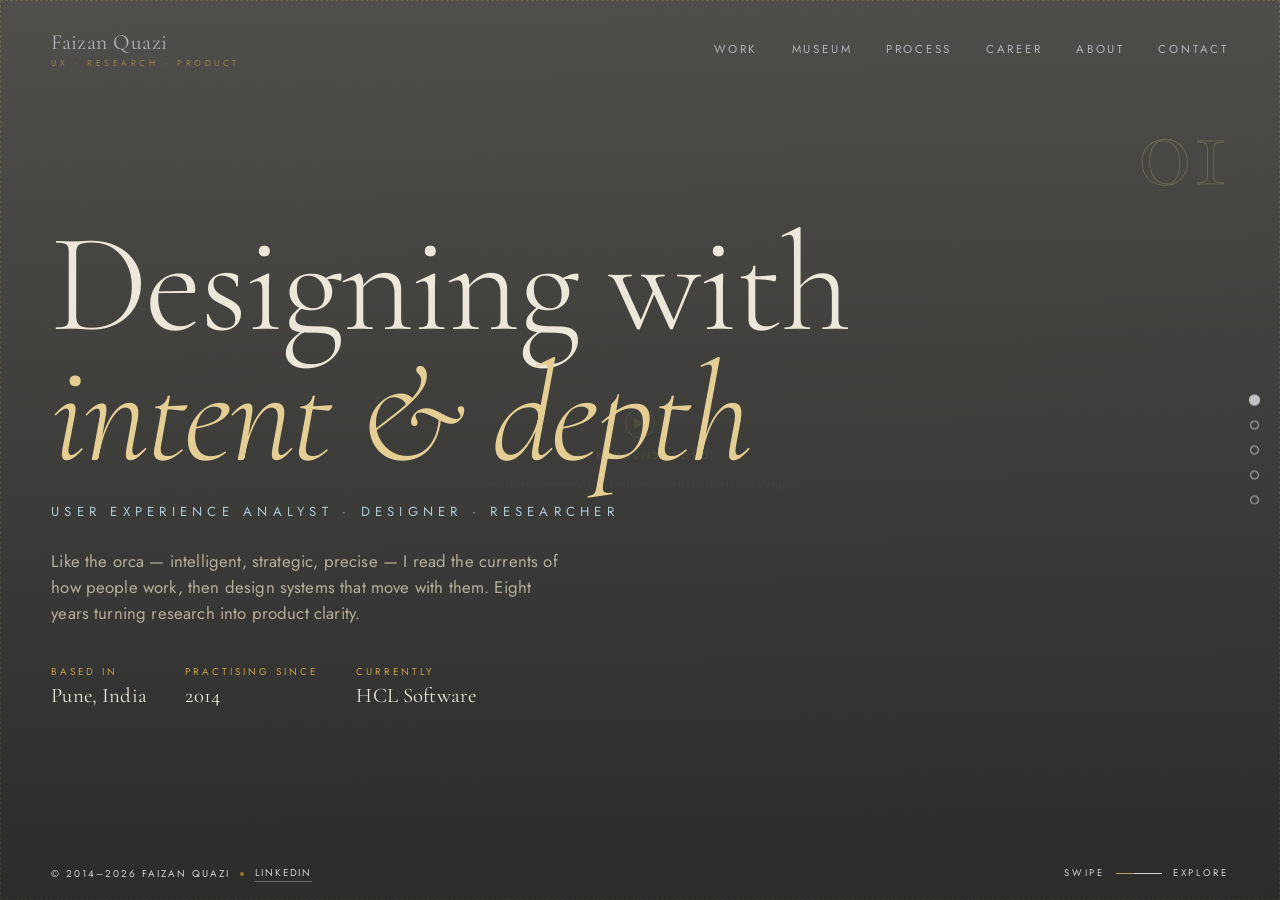
==== index.html @ ba0fb668 "Update index.html" ====
<!DOCTYPE html>
<html lang="en">
<head>
<meta charset="UTF-8">
<meta name="viewport" content="width=device-width, initial-scale=1, viewport-fit=cover">
<title>Faizan Quazi — User Experience Analyst</title>
<meta name="description" content="Faizan Quazi · UX Analyst, Designer & Researcher. A museum of product thinking, research and craft.">
<link rel="preconnect" href="https://fonts.googleapis.com">
<link rel="preconnect" href="https://fonts.gstatic.com" crossorigin>
<link href="https://fonts.googleapis.com/css2?family=Cormorant+Garamond:ital,wght@0,300;0,400;0,500;0,600;1,400;1,500&family=Jost:wght@300;400;500&display=swap" rel="stylesheet">
<link rel="stylesheet" href="styles.css">
</head>
<body>

<!-- progress -->
<div class="pager-progress"></div>

<!-- NAV -->
<header class="nav">
  <a class="nav__brand" href="index.html">Faizan&nbsp;Quazi<small>UX · Research · Product</small></a>
  <button class="nav__burger" aria-label="Menu"><span></span><span></span><span></span></button>
  <nav class="nav__links">
    <a href="#" data-go="1">Work</a>
    <a href="work.html">Museum</a>
    <a href="process.html">Process</a>
    <a href="careers.html">Career</a>
    <a href="about.html">About</a>
    <a href="contact.html">Contact</a>
  </nav>
</header>

<!-- CHAPTER DOTS -->
<div class="pager-dots" aria-label="Chapters">
  <button class="active" aria-label="Chapter 1"></button>
  <button aria-label="Chapter 2"></button>
  <button aria-label="Chapter 3"></button>
  <button aria-label="Chapter 4"></button>
  <button aria-label="Chapter 5"></button>
</div>

<!-- HORIZONTAL PAGER -->
<main class="pager">
  <div class="pager__track">

    <!-- ===== CHAPTER 01 — INTRO ===== -->
    <section class="chapter hero chapter--dark">
      <div class="media media--dark">
        <video autoplay muted loop playsinline poster="assets/hero-orca-poster.jpg">
          <source src="assets/orca-hero.mp4" type="video/mp4">
        </video>
        <div class="media__ph">
          <span class="ico">▶</span><span class="tag">Background Video</span>
          <span class="file">assets/orca-hero.mp4 &nbsp;·&nbsp; fallback: assets/hero-orca-poster.jpg</span>
        </div>
      </div>
      <span class="chapter__no">01</span>
      <div class="chapter__inner">
        <h1 class="reveal in" data-d="2">Designing with<br><em>intent &amp; depth</em></h1>
        <p class="role reveal in" data-d="3">User Experience Analyst · Designer · Researcher</p>
        <p class="lede reveal in" data-d="4">Like the orca — intelligent, strategic, precise — I read the currents of how people work,
          then design systems that move with them. Eight years turning research into product clarity.</p>
        <div class="hero__meta reveal in" data-d="5">
          <div><span class="k">Based in</span><span class="v">Pune, India</span></div>
          <div><span class="k">Practising since</span><span class="v">2014</span></div>
          <div><span class="k">Currently</span><span class="v">HCL Software</span></div>
        </div>
      </div>
      <div class="swipe-hint"><span>Swipe</span><span class="ln"></span><span>Explore</span></div>
    </section>

    <!-- ===== CHAPTER 02 — PROJECTS ===== -->
    <section class="chapter chapter--light">
      <span class="chapter__no">02</span>
      <div class="chapter__inner">
        <p class="eyebrow reveal" data-d="1">Selected Work</p>
        <h2 class="reveal" data-d="2">A museum of<br>product thinking</h2>
        <p class="lede reveal" data-d="3"><br>Enterprise platforms re-imagined around the people who use them daily —
          from B2B commerce to AI/ML operations and identity systems.</p>

        <div class="proj-grid">
          <a class="proj-card reveal" data-d="2" href="process.html">
            <div class="media">
              <img src="assets/work-identity.jpg" alt="Identity Services">
              <div class="media__ph"><span class="ico">▣</span><span class="tag">Image</span><span class="file">assets/work-identity.jpg</span></div>
            </div>
            <p class="meta">HCL Commerce</p><h3>Identity Services</h3>
          </a>
          <a class="proj-card reveal" data-d="3" href="work.html">
            <div class="media">
              <img src="assets/work-aiml.jpg" alt="AI/ML in CMC">
              <div class="media__ph"><span class="ico">▣</span><span class="tag">Image</span><span class="file">assets/work-aiml.jpg</span></div>
            </div>
            <p class="meta">HCL Commerce</p><h3>AI / ML in CMC</h3>
          </a>
          <a class="proj-card reveal" data-d="4" href="work.html">
            <div class="media">
              <img src="assets/work-shell.jpg" alt="UI Shell Navigation">
              <div class="media__ph"><span class="ico">▣</span><span class="tag">Image</span><span class="file">assets/work-shell.jpg</span></div>
            </div>
            <p class="meta">HCL Commerce</p><h3>UI Shell Navigation</h3>
          </a>
        </div>

        <div class="reveal" data-d="5" style="margin-top:2.4rem">
          <a class="btn btn--gold" href="work.html">Enter the Work Museum <span class="arr">→</span></a>
        </div>
      </div>
    </section>

    <!-- ===== CHAPTER 03 — CAREER (Premium Timeline) ===== -->
    <section class="chapter chapter--dark">
      <span class="chapter__no">03</span>
      <div class="chapter__inner">
        <p class="eyebrow reveal in" data-d="1">The Journey</p>
        <h2 class="reveal in" data-d="2" style="color:var(--on-dark)">Eight years.<br>One destination.</h2>
        <p class="lede reveal in" data-d="3">A deliberate path deeper into enterprise UX — research-first, outcome-driven,
          and shaped through close collaboration with PMs, engineers, and clients across complex platforms.</p>

        <!-- Professional Career Timeline -->
        <div class="career-timeline reveal in" data-d="4">
          <div class="career-item">
            <div class="career-year">2016</div>
            <div class="career-role">
              <span class="company">Freelance</span>
              <span class="title">Graphic Designer</span>
            </div>
          </div>
          <div class="career-item">
            <div class="career-year">2018</div>
            <div class="career-role">
              <span class="company">BrightBrain</span>
              <span class="title">UI / UX Designer</span>
            </div>
          </div>
          <div class="career-item">
            <div class="career-year">2018</div>
            <div class="career-role">
              <span class="company">HCL · Unica</span>
              <span class="title">UX Designer</span>
            </div>
          </div>
          <div class="career-item">
            <div class="career-year">2021</div>
            <div class="career-role">
              <span class="company">Cybage</span>
              <span class="title">Senior Product Designer</span>
            </div>
          </div>
          <div class="career-item current">
            <div class="career-year">2022 — Present</div>
            <div class="career-role">
              <span class="company">HCL · Commerce</span>
              <span class="title">UX Analyst</span>
            </div>
          </div>
        </div>

        <div class="reveal in" data-d="5" style="margin-top:2.8rem; display: flex; justify-content: flex-end;">
  <a class="btn btn--light" href="careers.html">View full timeline <span class="arr">→</span></a>
</div>
    </section>

    <!-- ===== CHAPTER 04 — EXPERTISE (Premium Interactive Grid) ===== -->
    <section class="chapter chapter--ocean">
      <span class="chapter__no">04</span>
      <div class="chapter__inner about-preview">
        <div class="about-preview__left">
          <p class="eyebrow eyebrow--ocean reveal" data-d="1">Expertise</p>
          <blockquote class="bigquote reveal" data-d="2">
            “I’m focused on creating meaningful experiences through design.”
            <span class="src">— Faizan Quazi</span>
          </blockquote>
          <p class="lede reveal" data-d="3" style="margin-top:1.4rem">
            Research first. Decisions backed by segmented data, personas and usability evidence —
            not opinion. Then design that earns its place.</p>
          <div class="reveal" data-d="4" style="margin-top:2.2rem">
            <a class="btn" href="about.html">Read the full story <span class="arr">→</span></a>
          </div>
        </div>

        <!-- Interactive Expertise Grid with Icon Placeholders -->
        <!-- Interactive Expertise Grid with Icon Placeholders (Aligned with Resume) -->
<div class="expertise-grid reveal" data-d="2">
  <div class="expertise-card">
    <div class="expertise-icon"><span class="ico-placeholder">🔍</span></div>
    <div class="expertise-content">
      <span class="num">01</span>
      <span class="title">UX Research &amp; Interviews</span>
    </div>
  </div>
  <div class="expertise-card">
    <div class="expertise-icon"><span class="ico-placeholder">👤</span></div>
    <div class="expertise-content">
      <span class="num">02</span>
      <span class="title">Personas &amp; Segmentation</span>
    </div>
  </div>
  <div class="expertise-card">
    <div class="expertise-icon"><span class="ico-placeholder">🗺️</span></div>
    <div class="expertise-content">
      <span class="num">03</span>
      <span class="title">Journey Mapping &amp; Flows</span>
    </div>
  </div>
  <div class="expertise-card">
    <div class="expertise-icon"><span class="ico-placeholder">🏛️</span></div>
    <div class="expertise-content">
      <span class="num">04</span>
      <span class="title">Information Architecture</span>
    </div>
  </div>
  <div class="expertise-card tool">
    <div class="expertise-icon"><span class="ico-placeholder">🎨</span></div>
    <div class="expertise-content">
      <span class="num">05</span>
      <span class="title">Wireframing &amp; Prototyping</span>
    </div>
  </div>
  <div class="expertise-card tool">
    <div class="expertise-icon"><span class="ico-placeholder">✅</span></div>
    <div class="expertise-content">
      <span class="num">06</span>
      <span class="title">Usability Testing</span>
    </div>
  </div>
  <div class="expertise-card tool">
    <div class="expertise-icon"><span class="ico-placeholder">🤝</span></div>
    <div class="expertise-content">
      <span class="num">07</span>
      <span class="title">Stakeholder Collaboration</span>
    </div>
  </div>
  <div class="expertise-card tool">
    <div class="expertise-icon"><span class="ico-placeholder">🧩</span></div>
    <div class="expertise-content">
      <span class="num">08</span>
      <span class="title">Design Systems &amp; IA</span>
    </div>
  </div>
</div>
</section>

    <!-- ===== CHAPTER 05 — CONTACT ===== -->
    <!-- ===== CHAPTER 05 — CONTACT (Bright + Professional) ===== -->
<section class="chapter chapter--contact">
  <span class="chapter__no">05</span>
  
  <!-- Background Map -->
  <div class="contact-bg-map">
    <img src="assets/pune-map.jpg" alt="Pune City Map">
    <div class="contact-bg-overlay"></div>
  </div>
  
  <div class="chapter__inner contact-inner">
    <div class="contact-content">
      <p class="eyebrow reveal in" data-d="1">Let’s talk</p>
      <h2 class="reveal in" data-d="2">Surface a<br>conversation</h2>
      
      <div class="contact-flex reveal in" data-d="3">
        <ul class="contact-list">
          <li>
            <span class="k">Email</span>
            <a class="v" href="mailto:faizanquazi123@gmail.com">faizanquazi123@gmail.com</a>
          </li>
          <li>
            <span class="k">Phone</span>
            <span class="v">+91 84465 56866</span>
          </li>
          <li>
            <span class="k">Location</span>
            <span class="v">Pune, Maharashtra · India</span>
          </li>
          <li>
            <span class="k">LinkedIn</span>
            <a class="v" href="https://www.linkedin.com/in/faizanquazi/" target="_blank" rel="noopener">/in/faizanquazi</a>
          </li>
        </ul>
        
        <div class="contact-cta">
          <p class="lede">Open to product design, UX research and identity work.</p>
          <div class="contact-buttons">
            <a class="btn btn--gold" href="contact.html">Contact form <span class="arr">→</span></a>
            <a class="btn btn--outline" href="https://www.linkedin.com/in/faizanquazi/" target="_blank" rel="noopener">LinkedIn</a>
          </div>
        </div>
      </div>
    </div>
  </div>
</section>

  </div>
</main>

<!-- COPYRIGHT (corner, every page) -->
<div class="copyright">
  <span>© 2014–2026 Faizan Quazi</span><span class="dot"></span>
  <a href="https://www.linkedin.com/in/faizanquazi/" target="_blank" rel="noopener">LinkedIn</a>
</div>

<script src="script.js"></script>
</body>
</html>
---- styles.css ----
/* =====================================================================
   FAIZAN QUAZI — UX PORTFOLIO
   Museum-grade editorial · Orca theme
   Palette: warm white · charcoal · gold · silver · ocean blue
   One stylesheet shared across every page.
   ===================================================================== */

/* ----------  DESIGN TOKENS  ---------- */
:root{
  /* surfaces */
  --warm-white:   #F3EEE3;
  --warm-white-2: #ECE5D6;
  --stone:        #DAD2C2;
  --charcoal:     #14130F;
  --charcoal-2:   #211E18;
  --ink:          #1C1A15;

  /* accents */
  --gold:         #B0892F;
  --gold-soft:    #C9A24A;
  --gold-pale:    #E4CE93;
  --silver:       #B7BBC0;
  --silver-soft:  #CBCED2;
  --ocean:        #6E97A8;
  --ocean-deep:   #3F6675;
  --ocean-pale:   #AFC9D2;

  /* text */
  --text:         #1C1A15;
  --text-soft:    #5A554A;
  --text-faint:   #8A8478;
  --on-dark:      #EDE7DA;
  --on-dark-soft: #B6AE9D;

  /* type */
  --display: "Cormorant Garamond", Georgia, serif;
  --ui:      "Jost", "Helvetica Neue", Arial, sans-serif;

  /* metrics */
  --gut: clamp(1.25rem, 4vw, 4rem);
  --maxw: 1500px;
  --ease: cubic-bezier(.7,0,.2,1);
  --line: rgba(20,19,15,.14);
  --line-d: rgba(237,231,218,.16);
}

/* ----------  RESET  ---------- */
*,*::before,*::after{ box-sizing:border-box; margin:0; padding:0; }
html{ -webkit-text-size-adjust:100%; scroll-behavior:smooth; }
body{
  font-family:var(--ui);
  background:var(--warm-white);
  color:var(--text);
  line-height:1.55;
  letter-spacing:.01em;
  -webkit-font-smoothing:antialiased;
  text-rendering:optimizeLegibility;
  overflow-x:hidden;
}
img,video{ display:block; max-width:100%; }
a{ color:inherit; text-decoration:none; }
button{ font:inherit; color:inherit; cursor:pointer; background:none; border:none; }
ul{ list-style:none; }

h1,h2,h3,h4{ font-family:var(--display); font-weight:500; line-height:1.02; letter-spacing:-.01em; }

/* paper grain atmosphere */
body::before{
  content:""; position:fixed; inset:0; z-index:0; pointer-events:none;
  background-image:radial-gradient(rgba(20,19,15,.025) 1px, transparent 1px);
  background-size:3px 3px; opacity:.6;
}

/* ----------  SHARED ATOMS  ---------- */
.eyebrow{
  font-size:.72rem; letter-spacing:.42em; text-transform:uppercase;
  color:var(--gold); font-weight:500;
}
.eyebrow--ocean{ color:var(--ocean-deep); }
.rule{ height:1px; background:var(--line); border:0; }
.gold-line{ height:1px; width:64px; background:linear-gradient(90deg,var(--gold),transparent); }

.btn{
  display:inline-flex; align-items:center; gap:.7em;
  font-family:var(--ui); font-size:.78rem; letter-spacing:.22em; text-transform:uppercase;
  padding:1.05em 2.1em; border:1px solid var(--charcoal);
  position:relative; overflow:hidden; transition:color .5s var(--ease);
  z-index:0;
}
.btn::after{
  content:""; position:absolute; inset:0; z-index:-1; background:var(--charcoal);
  transform:translateY(101%); transition:transform .5s var(--ease);
}
.btn:hover{ color:var(--warm-white); }
.btn:hover::after{ transform:translateY(0); }
.btn--gold{ border-color:var(--gold); color:var(--gold); }
.btn--gold::after{ background:var(--gold); }
.btn--gold:hover{ color:var(--charcoal); }
.btn--light{ border-color:var(--on-dark); color:var(--on-dark); }
.btn--light::after{ background:var(--on-dark); }
.btn--light:hover{ color:var(--charcoal); }
.btn .arr{ transition:transform .4s var(--ease); }
.btn:hover .arr{ transform:translateX(4px); }

/* ----------  MEDIA PLACEHOLDER SYSTEM  ----------
   Drop a real file into /assets with the name shown in the box.
   No code edits needed — the image/video simply appears.            */
.media{ position:relative; overflow:hidden; background:var(--warm-white-2); }
.media img,.media video{ width:100%; height:100%; object-fit:cover; }
.media__ph{
  position:absolute; inset:0; display:flex; flex-direction:column;
  align-items:center; justify-content:center; gap:.7rem; text-align:center;
  padding:1.2rem; background:
     linear-gradient(135deg, var(--warm-white-2), var(--stone));
  border:1px dashed var(--gold-soft); color:var(--text-soft);
}
.media__ph::before{
  content:""; position:absolute; inset:0; opacity:.5;
  background:repeating-linear-gradient(45deg,transparent 0 18px,rgba(176,137,47,.06) 18px 19px);
}
.media__ph .tag{
  font-size:.6rem; letter-spacing:.32em; text-transform:uppercase; color:var(--gold);
}
.media__ph .file{
  font-family:var(--ui); font-size:.78rem; letter-spacing:.05em; color:var(--text-soft);
  word-break:break-all; max-width:90%;
}
.media__ph .ico{
  width:30px; height:30px; border:1.5px solid var(--gold-soft); border-radius:50%;
  display:grid; place-items:center; color:var(--gold); font-size:.85rem;
}
/* hide placeholder once the real media loads */
.media.is-loaded .media__ph{ display:none; }
/* dark contexts */
.media--dark .media__ph{ background:linear-gradient(135deg,#23211b,#16140f); color:var(--on-dark-soft); }

/* ====================================================================
   COPYRIGHT BADGE  — fixed corner on every page
   ==================================================================== */
.copyright{
  position:fixed; left:var(--gut); bottom:1.1rem; z-index:120;
  display:flex; align-items:center; gap:.65rem; mix-blend-mode:difference;
  font-size:.62rem; letter-spacing:.2em; text-transform:uppercase; color:#fff;
}
.copyright a{ border-bottom:1px solid rgba(255,255,255,.4); padding-bottom:1px; }
.copyright a:hover{ color:var(--gold-pale); }
.copyright .dot{ width:4px; height:4px; border-radius:50%; background:var(--gold-soft); }

/* ====================================================================
   NAVIGATION  — shared across pages
   ==================================================================== */
.nav{
  position:fixed; top:0; left:0; right:0; z-index:110;
  display:flex; align-items:center; justify-content:space-between;
  padding:1.25rem var(--gut); mix-blend-mode:difference; color:#fff;
}
.nav__brand{ font-family:var(--display); font-size:1.35rem; letter-spacing:.02em; line-height:1; }
.nav__brand small{ display:block; font-family:var(--ui); font-size:.54rem; letter-spacing:.4em;
  text-transform:uppercase; color:var(--gold-pale); margin-top:.35rem; }
.nav__links{ display:flex; gap:2.1rem; align-items:center; }
.nav__links a{ font-size:.72rem; letter-spacing:.24em; text-transform:uppercase; position:relative; }
.nav__links a::after{ content:""; position:absolute; left:0; bottom:-6px; width:0; height:1px;
  background:var(--gold-pale); transition:width .4s var(--ease); }
.nav__links a:hover::after,.nav__links a.active::after{ width:100%; }
.nav__burger{ display:none; flex-direction:column; gap:5px; width:26px; }
.nav__burger span{ height:1.5px; background:#fff; transition:.4s var(--ease); }

/* ====================================================================
   HORIZONTAL CHAPTER PAGER  (index)
   ==================================================================== */
.pager{ position:fixed; inset:0; overflow:hidden; z-index:1; }
.pager__track{
  display:flex; height:100%; will-change:transform;
  transition:transform 1s var(--ease);
}
.chapter{
  flex:0 0 100vw; width:100vw; height:100vh; height:100dvh;
  position:relative; overflow:hidden;
}
.chapter__inner{
  position:relative; z-index:2; height:100%;
  display:flex; flex-direction:column; justify-content:center;
  padding:7rem var(--gut) 5rem; max-width:var(--maxw); margin:0 auto;
}

/* chapter index marker (top-right of each panel) */
.chapter__no{
  position:absolute; top:6.5rem; right:var(--gut); z-index:3;
  font-family:var(--display); font-size:clamp(3rem,9vw,7rem); line-height:.8;
  color:transparent; -webkit-text-stroke:1px var(--gold-soft); opacity:.5;
}
.chapter--dark .chapter__no{ -webkit-text-stroke-color:rgba(228,206,147,.45); }

/* ---- Chapter 1 : Intro / video bg ---- */
.hero{ background:var(--charcoal); color:var(--on-dark); }
.hero .media{ position:absolute; inset:0; z-index:0; }
.hero .media::after{ content:""; position:absolute; inset:0;
  background:linear-gradient(180deg,rgba(10,12,14,.55),rgba(10,12,14,.78)); }
.hero .chapter__inner{justify-content:center; padding-top:8rem; padding-bottom:6rem;}
.hero h1{ font-size:clamp(3rem,11vw,9.5rem); font-weight:300; color:var(--on-dark);
  letter-spacing:-.02em; }
.hero h1 em{ font-style:italic; color:var(--gold-pale); }
.hero .role{ font-size:.82rem; letter-spacing:.4em; text-transform:uppercase;
  color:var(--ocean-pale); margin:1.4rem 0 .4rem; }
.hero .lede{ max-width:46ch; color:var(--on-dark-soft); font-size:1.05rem; margin-top:1.2rem; }
.hero .hero__meta{ display:flex; gap:2.4rem; margin-top:2.4rem; flex-wrap:wrap; }
.hero .hero__meta div span{ display:block; }
.hero .hero__meta .k{ font-size:.62rem; letter-spacing:.3em; text-transform:uppercase; color:var(--gold-soft); }
.hero .hero__meta .v{ font-family:var(--display); font-size:1.3rem; }

/* ---- generic light chapter ---- */
.chapter--light{ background:var(--warm-white); color:var(--text); }
.chapter--stone{ background:var(--warm-white-2); }
.chapter--dark{ background:var(--charcoal); color:var(--on-dark); }
.chapter--ocean{ background:linear-gradient(160deg,#dfe9ec,#cdddE2 70%,#bcd2d8); }

.chapter h2{ font-size:clamp(2.4rem,6vw,4.6rem); }
.chapter .lede{ max-width:52ch; color:var(--text-soft); font-size:1.05rem; }
.chapter--dark .lede{ color:var(--on-dark-soft); }

/* projects chapter */
.proj-grid{ display:grid; grid-template-columns:repeat(3,1fr); gap:1.4rem; margin-top:2.6rem; }
.proj-card{ position:relative; cursor:pointer; }
.proj-card .media{ aspect-ratio:4/5; border:1px solid var(--line); }
.proj-card h3{ font-size:1.5rem; margin-top:1rem; }
.proj-card .meta{ font-size:.66rem; letter-spacing:.26em; text-transform:uppercase; color:var(--gold); }
.proj-card .media::after{ content:""; position:absolute; inset:0; background:rgba(20,19,15,0);
  transition:background .5s var(--ease); }
.proj-card:hover .media::after{ background:rgba(20,19,15,.12); }

/* mini timeline (index careers chapter) */
.mini-tl{ display:grid; grid-template-columns:repeat(5,1fr); gap:0; margin-top:3rem;
  border-top:1px solid var(--line-d); }
.chapter--dark .mini-tl .mtl{ border-right:1px solid var(--line-d); }
.mtl{ padding:1.6rem 1.2rem 0; }
.mtl .yr{ font-family:var(--display); font-size:1.7rem; color:var(--gold-pale); }
.mtl .co{ font-size:.95rem; margin-top:.5rem; color:var(--on-dark); }
.mtl .ro{ font-size:.7rem; letter-spacing:.16em; text-transform:uppercase; color:var(--on-dark-soft); margin-top:.3rem; }

/* about chapter quote */
.bigquote{ font-family:var(--display); font-size:clamp(1.8rem,4.2vw,3.4rem);
  font-style:italic; line-height:1.18; max-width:20ch; }
.bigquote .src{ display:block; font-family:var(--ui); font-style:normal; font-size:.7rem;
  letter-spacing:.26em; text-transform:uppercase; color:var(--gold); margin-top:1.6rem; }

/* contact chapter */
.contact-flex{ display:grid; grid-template-columns:1.1fr .9fr; gap:4rem; margin-top:2.4rem; align-items:end; }
.contact-list li{ padding:1rem 0; border-bottom:1px solid var(--line-d); display:flex;
  justify-content:space-between; gap:1rem; align-items:baseline; }
.contact-list .k{ font-size:.64rem; letter-spacing:.28em; text-transform:uppercase; color:var(--gold-soft); }
.contact-list .v{ font-family:var(--display); font-size:1.25rem; }

/* ----------  PAGER UI : dots + progress + hint  ---------- */
.pager-dots{ position:fixed; right:1.3rem; top:50%; transform:translateY(-50%);
  z-index:115; display:flex; flex-direction:column; gap:1rem; mix-blend-mode:difference; }
.pager-dots button{ width:9px; height:9px; border:1px solid #fff; border-radius:50%;
  transition:.4s var(--ease); }
.pager-dots button.active{ background:#fff; transform:scale(1.25); }
.pager-progress{ position:fixed; left:0; top:0; height:2px; width:0; background:var(--gold);
  z-index:130; transition:width .9s var(--ease); }
.swipe-hint{ position:fixed; bottom:1.2rem; right:var(--gut); z-index:115;
  display:flex; align-items:center; gap:.7rem; mix-blend-mode:difference; color:#fff;
  font-size:.6rem; letter-spacing:.28em; text-transform:uppercase; }
.swipe-hint .ln{ width:46px; height:1px; background:#fff; position:relative; overflow:hidden; }
.swipe-hint .ln::after{ content:""; position:absolute; inset:0; width:40%;
  background:var(--gold-pale); animation:swipe 2.4s var(--ease) infinite; }
@keyframes swipe{ 0%{transform:translateX(-120%)} 60%,100%{transform:translateX(280%)} }

/* ====================================================================
   STANDARD (vertical) PAGE SHELL  — work / careers / about / contact / process
   ==================================================================== */
.page{ position:relative; z-index:1; }
.page-hero{ min-height:64vh; display:flex; flex-direction:column; justify-content:flex-end;
  padding:9rem var(--gut) 3.5rem; background:var(--charcoal); color:var(--on-dark);
  position:relative; overflow:hidden; }
.page-hero .media{ position:absolute; inset:0; z-index:0; }
.page-hero .media::after{ content:""; position:absolute; inset:0;
  background:linear-gradient(180deg,rgba(10,12,14,.5),rgba(10,12,14,.82)); }
.page-hero__in{ position:relative; z-index:2; max-width:var(--maxw); margin:0 auto; width:100%; }
.page-hero h1{ font-size:clamp(2.8rem,8vw,7rem); font-weight:300; color:var(--on-dark); margin-top:1rem; }
.page-hero h1 em{ font-style:italic; color:var(--gold-pale); }
.page-hero .lede{ max-width:54ch; color:var(--on-dark-soft); margin-top:1.4rem; font-size:1.05rem; }

.section{ max-width:var(--maxw); margin:0 auto; padding:clamp(3.5rem,8vw,7rem) var(--gut); }
.section__head{ display:flex; align-items:flex-end; justify-content:space-between;
  gap:2rem; flex-wrap:wrap; margin-bottom:2.6rem; }
.section__head h2{ font-size:clamp(2rem,5vw,3.6rem); }

/* ----------  WORK MUSEUM  ---------- */
.museum-intro{ display:grid; grid-template-columns:1fr 1fr; gap:3rem; align-items:center; }
.gallery{ position:relative; }
.gallery__head{ display:flex; align-items:baseline; gap:1.4rem; margin-bottom:1.4rem;
  padding-top:2.4rem; border-top:1px solid var(--line); }
.gallery__head .no{ font-family:var(--display); font-size:1.6rem; color:var(--gold); }
.gallery__head h3{ font-size:clamp(1.6rem,3.6vw,2.6rem); }
.gallery__head .tag{ margin-left:auto; font-size:.64rem; letter-spacing:.24em;
  text-transform:uppercase; color:var(--ocean-deep); }
.gallery__lede{ color:var(--text-soft); max-width:62ch; margin-bottom:1.6rem; }
/* horizontal scrolling strip of screenshots */
.strip{ display:flex; gap:1.2rem; overflow-x:auto; padding-bottom:1.4rem;
  scroll-snap-type:x mandatory; -webkit-overflow-scrolling:touch; }
.strip::-webkit-scrollbar{ height:4px; }
.strip::-webkit-scrollbar-thumb{ background:var(--gold-soft); }
.strip::-webkit-scrollbar-track{ background:var(--stone); }
.plate{ flex:0 0 min(78vw,520px); scroll-snap-align:start; }
.plate .media{ aspect-ratio:16/10; border:1px solid var(--line);
  box-shadow:0 30px 50px -38px rgba(20,19,15,.5); }
.plate__cap{ display:flex; justify-content:space-between; gap:1rem; margin-top:.9rem;
  padding-top:.7rem; border-top:1px solid var(--line); }
.plate__cap .t{ font-family:var(--display); font-size:1.2rem; }
.plate__cap .n{ font-size:.62rem; letter-spacing:.24em; text-transform:uppercase; color:var(--gold); }
.plate__cap .desc{ font-size:.82rem; color:var(--text-soft); margin-top:.25rem; max-width:40ch; }

/* ----------  CAREERS TIMELINE (horizontal)  ---------- */
.timeline-wrap{ overflow-x:auto; padding-bottom:2rem; scroll-snap-type:x proximity; }
.timeline{ display:flex; min-width:min-content; border-top:1px solid var(--line);
  margin-top:1rem; }
.tnode{ flex:0 0 clamp(280px,30vw,420px); padding:2.4rem 2.2rem 0; position:relative;
  border-right:1px solid var(--line); scroll-snap-align:start; }
.tnode::before{ content:""; position:absolute; top:-5px; left:2.2rem; width:9px; height:9px;
  border-radius:50%; background:var(--gold); }
.tnode .yr{ font-family:var(--display); font-size:2.1rem; color:var(--gold); }
.tnode .dur{ font-size:.6rem; letter-spacing:.24em; text-transform:uppercase; color:var(--ocean-deep); margin:.3rem 0 1.1rem; }
.tnode h3{ font-size:1.4rem; }
.tnode .co{ font-size:.7rem; letter-spacing:.2em; text-transform:uppercase; color:var(--text-faint); margin-top:.4rem; }
.tnode p{ font-size:.92rem; color:var(--text-soft); margin-top:1rem; }
.tnode ul.dots{ margin-top:1rem; }
.tnode ul.dots li{ font-size:.85rem; color:var(--text-soft); padding-left:1rem; position:relative; margin-bottom:.4rem; }
.tnode ul.dots li::before{ content:""; position:absolute; left:0; top:.6em; width:5px; height:1px; background:var(--gold); }

/* ----------  ABOUT  ---------- */
.about-grid{ display:grid; grid-template-columns:1fr 1fr; gap:clamp(2rem,5vw,5rem); align-items:start; }
.portrait .media{ aspect-ratio:3/4; border:1px solid var(--line);
  box-shadow:0 40px 70px -50px rgba(20,19,15,.55); }
.value-row{ display:grid; grid-template-columns:repeat(3,1fr); gap:1.6rem; margin-top:1rem; }
.value{ padding-top:1.4rem; border-top:1px solid var(--line); }
.value .n{ font-family:var(--display); font-size:1.6rem; color:var(--gold); }
.value h4{ font-family:var(--ui); font-size:.78rem; letter-spacing:.18em; text-transform:uppercase; margin:.7rem 0 .5rem; }
.value p{ font-size:.88rem; color:var(--text-soft); }

.quotes{ display:grid; grid-template-columns:repeat(2,1fr); gap:1.4rem; }
.qcard{ padding:2.2rem; background:var(--warm-white-2); border:1px solid var(--line);
  position:relative; }
.qcard::before{ content:"“"; font-family:var(--display); font-size:4rem; color:var(--gold-soft);
  position:absolute; top:.4rem; left:1.2rem; line-height:1; opacity:.6; }
.qcard p{ font-family:var(--display); font-size:1.3rem; font-style:italic; line-height:1.3; padding-top:1.6rem; }
.qcard .src{ font-size:.62rem; letter-spacing:.24em; text-transform:uppercase; color:var(--gold);
  margin-top:1.2rem; display:block; }

/* expertise grid (icon placeholders) */
.skills{ display:grid; grid-template-columns:repeat(auto-fill,minmax(160px,1fr)); gap:1px;
  background:var(--line); border:1px solid var(--line); }
.skill{ background:var(--warm-white); padding:1.8rem 1.4rem; transition:background .4s var(--ease); }
.skill:hover{ background:var(--warm-white-2); }
.skill .ico{ width:42px; height:42px; border-radius:50%; border:1px solid var(--gold-soft);
  display:grid; place-items:center; margin-bottom:1rem; overflow:hidden; }
.skill .ico .media{ width:100%; height:100%; border-radius:50%; }
.skill .ico .media__ph{ border:none; background:var(--warm-white-2); }
.skill .ico .media__ph .file{ font-size:.5rem; }
.skill .ico .media__ph .tag,.skill .ico .media__ph .ico{ display:none; }
.skill h4{ font-family:var(--ui); font-size:.82rem; letter-spacing:.1em; }
.skill .lvl{ font-size:.6rem; letter-spacing:.2em; text-transform:uppercase; color:var(--gold); margin-top:.3rem; }

/* ----------  CONTACT  ---------- */
.contact-grid{ display:grid; grid-template-columns:1fr 1fr; gap:clamp(2rem,6vw,5rem); }
.form{ display:grid; gap:1.6rem; }
.field{ position:relative; }
.field label{ font-size:.62rem; letter-spacing:.26em; text-transform:uppercase; color:var(--gold);
  display:block; margin-bottom:.6rem; }
.field input,.field textarea{ width:100%; background:transparent; border:none;
  border-bottom:1px solid var(--line); padding:.7rem 0; font-family:var(--ui); font-size:1rem;
  color:var(--text); transition:border-color .4s var(--ease); }
.field textarea{ resize:vertical; min-height:120px; }
.field input:focus,.field textarea:focus{ outline:none; border-color:var(--gold); }
.contact-side .map .media{ aspect-ratio:4/3; border:1px solid var(--line); }
.contact-side .loc{ display:flex; align-items:baseline; gap:.8rem; margin-top:1.4rem; }
.contact-side .loc .pin{ color:var(--gold); }

/* ----------  PAGE FOOTER  ---------- */
.foot{ background:var(--charcoal); color:var(--on-dark); padding:4rem var(--gut) 4.5rem; }
.foot__in{ max-width:var(--maxw); margin:0 auto; display:flex; justify-content:space-between;
  gap:2rem; flex-wrap:wrap; align-items:flex-end; }
.foot h3{ font-size:clamp(2rem,5vw,3.4rem); font-weight:300; max-width:16ch; }
.foot h3 em{ font-style:italic; color:var(--gold-pale); }
.foot__nav{ display:flex; gap:1.6rem; flex-wrap:wrap; }
.foot__nav a{ font-size:.7rem; letter-spacing:.2em; text-transform:uppercase; color:var(--on-dark-soft); }
.foot__nav a:hover{ color:var(--gold-pale); }
.foot__legal{ margin-top:3rem; padding-top:1.6rem; border-top:1px solid var(--line-d);
  display:flex; justify-content:space-between; gap:1rem; flex-wrap:wrap;
  font-size:.62rem; letter-spacing:.18em; text-transform:uppercase; color:var(--on-dark-soft); }

/* ----------  REVEAL ANIMATIONS  ---------- */
.reveal{ opacity:0; transform:translateY(26px); transition:opacity 1s var(--ease), transform 1s var(--ease); }
.reveal.in{ opacity:1; transform:none; }
.reveal[data-d="1"]{ transition-delay:.08s }
.reveal[data-d="2"]{ transition-delay:.16s }
.reveal[data-d="3"]{ transition-delay:.24s }
.reveal[data-d="4"]{ transition-delay:.32s }
.reveal[data-d="5"]{ transition-delay:.40s }

/* ====================================================================
   RESPONSIVE
   ==================================================================== */
@media (max-width:1024px){
  .proj-grid{ grid-template-columns:1fr 1fr; }
  .museum-intro,.about-grid,.contact-grid,.contact-flex{ grid-template-columns:1fr; }
  .quotes{ grid-template-columns:1fr; }
  .mini-tl{ grid-template-columns:repeat(2,1fr); }
}
@media (max-width:760px){
  .nav__links{ position:fixed; inset:0; flex-direction:column; justify-content:center;
    background:var(--charcoal); mix-blend-mode:normal; transform:translateX(100%);
    transition:transform .6s var(--ease); gap:2rem; }
  .nav__links a{ color:var(--on-dark); font-size:1rem; }
  .nav.open .nav__links{ transform:translateX(0); }
  .nav__burger{ display:flex; z-index:2; }
  .nav.open .nav__burger span:nth-child(1){ transform:translateY(6.5px) rotate(45deg); }
  .nav.open .nav__burger span:nth-child(2){ opacity:0; }
  .nav.open .nav__burger span:nth-child(3){ transform:translateY(-6.5px) rotate(-45deg); }

  /* chapters scroll inside on mobile so content always fits one screen */
  .chapter__inner{ overflow-y:auto; padding:6rem 1.4rem 5.5rem; justify-content:flex-start;
    gap:1rem; }
  .hero .chapter__inner{ justify-content:flex-end; }
  .proj-grid{ grid-template-columns:1fr; }
  .proj-card .media{ aspect-ratio:16/10; }
  .mini-tl{ grid-template-columns:1fr; }
  .mtl{ border-bottom:1px solid var(--line-d); padding:1.2rem 0; }
  .value-row{ grid-template-columns:1fr; }
  .pager-dots{ right:.7rem; }
  .swipe-hint{ display:none; }
  .chapter__no{ top:5rem; }
  .plate{ flex-basis:84vw; }
  .tnode{ flex-basis:80vw; }
}
@media (prefers-reduced-motion:reduce){
  *{ animation:none !important; transition:none !important; }
  .reveal{ opacity:1; transform:none; }
}
/* ==========================================================
   PHASE 1 — PROFESSIONAL POLISH PATCH
   Faizan Quazi Portfolio
   ========================================================== */


/* ----------------------------------------------------------
   1. NAVIGATION BREATHING ROOM
   ---------------------------------------------------------- */

.nav{
    padding:2rem var(--gut);
}


/* ----------------------------------------------------------
   2. GLOBAL CHAPTER SPACING
   Prevent content colliding with navbar
   ---------------------------------------------------------- */

.chapter__inner{
    padding-top:9rem;
    padding-bottom:5rem;
}


/* ----------------------------------------------------------
   3. HERO REBALANCE
   Better visual hierarchy
   ---------------------------------------------------------- */

.hero .chapter__inner{
    justify-content:center;
    padding-top:8rem;
    padding-bottom:6rem;
}

.hero h1{
    max-width:12ch;
    line-height:.92;
}


/* ----------------------------------------------------------
   4. CINEMATIC ORCA MOTION
   Subtle luxury movement
   ---------------------------------------------------------- */

.hero video,
.hero img{
    transform:scale(1.03);
    animation:orcaDrift 24s ease-in-out infinite;
}

@keyframes orcaDrift{

    0%{
        transform:scale(1.03) translateX(0px);
    }

    50%{
        transform:scale(1.06) translateX(-10px);
    }

    100%{
        transform:scale(1.03) translateX(0px);
    }
}


/* ----------------------------------------------------------
   5. CHAPTER TITLES
   More Rajesh Dhagare style proportions
   ---------------------------------------------------------- */

.chapter h2{
    font-size:clamp(2rem,5vw,4rem);
    line-height:.95;
    max-width:10ch;
}

.page-hero h1{
    max-width:10ch;
    line-height:.92;
}


/* ----------------------------------------------------------
   6. PROJECT SECTION FIX
   Prevent chapter 2 overflow
   ---------------------------------------------------------- */

.proj-grid{
    margin-top:1.8rem;
    gap:1.2rem;
}

.proj-card h3{
    font-size:1.35rem;
}

.proj-card .media{
    aspect-ratio:4/4.8;
}


/* ----------------------------------------------------------
   7. CAREER SECTION BREATHING
   ---------------------------------------------------------- */

.mini-tl{
    margin-top:2rem;
}

.mtl{
    padding:1.4rem 1rem 0;
}


/* ----------------------------------------------------------
   8. CONTACT CHAPTER FIT
   ---------------------------------------------------------- */

.contact-flex{
    gap:2rem;
}


/* ----------------------------------------------------------
   9. PLACEHOLDER CLEANUP
   Makes unfinished assets look intentional
   ---------------------------------------------------------- */

.media__ph{
    opacity:.35;
    transition:.4s ease;
}

.media__ph .file{
    font-size:.68rem;
    opacity:.65;
}

.media:hover .media__ph{
    opacity:.5;
}


/* ----------------------------------------------------------
   10. WORK MUSEUM
   More premium exhibition feel
   ---------------------------------------------------------- */

.gallery__head{
    padding-top:3rem;
}

.gallery__head h3{
    font-size:clamp(2rem,4vw,3rem);
}

.gallery__lede{
    max-width:58ch;
}

.plate .media{
    border-radius:4px;
}


/* ----------------------------------------------------------
   11. ABOUT PAGE IMPROVEMENTS
   ---------------------------------------------------------- */

.about-grid{
    align-items:center;
}

.portrait .media{
    box-shadow:
    0 30px 80px rgba(0,0,0,.08);
}

.qcard{
    min-height:260px;
}


/* ----------------------------------------------------------
   12. FOOTER REFINEMENT
   ---------------------------------------------------------- */

.foot{
    padding-top:5rem;
}

.foot h3{
    max-width:12ch;
}


/* ----------------------------------------------------------
   13. MOBILE FIXES
   Critical
   ---------------------------------------------------------- */

@media (max-width:1024px){

    .chapter__inner{
        padding-top:8rem;
    }

    .proj-grid{
        grid-template-columns:1fr 1fr;
    }

}

@media (max-width:760px){

    .nav{
        padding:1.5rem 1.2rem;
    }

    .chapter__inner{
        padding-top:7.5rem;
        padding-bottom:6rem;
        overflow-y:auto;
        justify-content:flex-start;
    }

    .hero .chapter__inner{
        justify-content:center;
    }

    .chapter h2{
        max-width:100%;
        font-size:clamp(2rem,9vw,3rem);
    }

    .hero h1{
        font-size:clamp(3rem,14vw,5rem);
    }

    .proj-grid{
        grid-template-columns:1fr;
    }

    .proj-card .media{
        aspect-ratio:16/10;
    }

    .contact-flex{
        grid-template-columns:1fr;
    }

    .chapter__no{
        top:6rem;
        right:1rem;
        font-size:clamp(3rem,18vw,5rem);
    }

}

@media (prefers-reduced-motion:reduce){

    .hero video,
    .hero img{
        animation:none;
    }

}
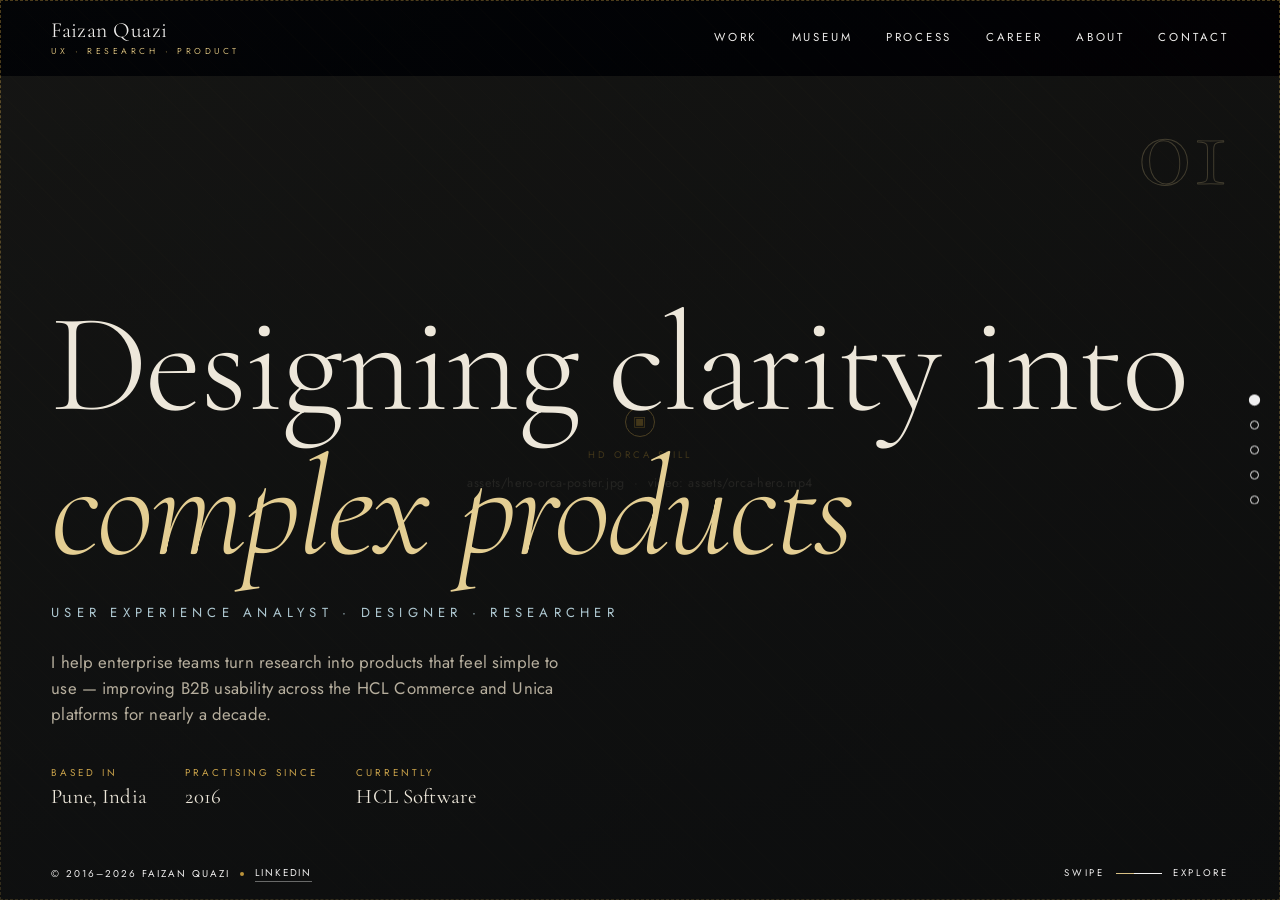
==== commit 5ba72da4: "Update HTML content and descriptions for clarity" ====
--- a/index.html
+++ b/index.html
@@ -4,7 +4,7 @@
 <meta charset="UTF-8">
 <meta name="viewport" content="width=device-width, initial-scale=1, viewport-fit=cover">
 <title>Faizan Quazi — User Experience Analyst</title>
-<meta name="description" content="Faizan Quazi · UX Analyst, Designer & Researcher. A museum of product thinking, research and craft.">
+<meta name="description" content="Faizan Quazi — User Experience Analyst, Designer and Researcher. Enterprise UX work, process and career.">
 <link rel="preconnect" href="https://fonts.googleapis.com">
 <link rel="preconnect" href="https://fonts.gstatic.com" crossorigin>
 <link href="https://fonts.googleapis.com/css2?family=Cormorant+Garamond:ital,wght@0,300;0,400;0,500;0,600;1,400;1,500&family=Jost:wght@300;400;500&display=swap" rel="stylesheet">
@@ -42,68 +42,149 @@
 <main class="pager">
   <div class="pager__track">
 
-    <!-- ===== CHAPTER 01 — INTRO ===== -->
+    <!-- ===== CHAPTER 01 — INTRO (HD orca still → click play to run video) ===== -->
     <section class="chapter hero chapter--dark">
-      <div class="media media--dark">
-        <video autoplay muted loop playsinline poster="assets/hero-orca-poster.jpg">
+      <div class="media media--dark hero-media">
+        <!-- HD orca still shown until the visitor presses play -->
+        <img class="hero-poster" src="assets/hero-orca-poster.jpg" alt="Orca in deep water">
+        <!-- Video stays hidden + paused until play is clicked -->
+        <video class="hero-video" muted loop playsinline preload="none" poster="assets/hero-orca-poster.jpg">
           <source src="assets/orca-hero.mp4" type="video/mp4">
         </video>
+        <!-- Placeholder shown only if the still image is missing -->
         <div class="media__ph">
-          <span class="ico">▶</span><span class="tag">Background Video</span>
-          <span class="file">assets/orca-hero.mp4 &nbsp;·&nbsp; fallback: assets/hero-orca-poster.jpg</span>
-        </div>
-      </div>
+          <span class="ico">▣</span><span class="tag">HD Orca still</span>
+          <span class="file">assets/hero-orca-poster.jpg &nbsp;·&nbsp; video: assets/orca-hero.mp4</span>
+        </div>
+      </div>
+
+      <!-- Play button (sits above everything; hides itself once playing) -->
+      <button class="hero-play" type="button" aria-label="Play background video">
+        <svg viewBox="0 0 24 24" fill="currentColor" aria-hidden="true"><path d="M8 5v14l11-7z"></path></svg>
+      </button>
+
       <span class="chapter__no">01</span>
       <div class="chapter__inner">
-        <h1 class="reveal in" data-d="2">Designing with<br><em>intent &amp; depth</em></h1>
+        <h1 class="reveal in" data-d="2">Designing clarity into<br><em>complex products</em></h1>
         <p class="role reveal in" data-d="3">User Experience Analyst · Designer · Researcher</p>
-        <p class="lede reveal in" data-d="4">Like the orca — intelligent, strategic, precise — I read the currents of how people work,
-          then design systems that move with them. Eight years turning research into product clarity.</p>
+        <p class="lede reveal in" data-d="4">I help enterprise teams turn research into products that feel simple to use —
+          improving B2B usability across the HCL Commerce and Unica platforms for nearly a decade.</p>
         <div class="hero__meta reveal in" data-d="5">
           <div><span class="k">Based in</span><span class="v">Pune, India</span></div>
-          <div><span class="k">Practising since</span><span class="v">2014</span></div>
+          <div><span class="k">Practising since</span><span class="v">2016</span></div>
           <div><span class="k">Currently</span><span class="v">HCL Software</span></div>
         </div>
       </div>
       <div class="swipe-hint"><span>Swipe</span><span class="ln"></span><span>Explore</span></div>
     </section>
 
-    <!-- ===== CHAPTER 02 — PROJECTS ===== -->
-    <section class="chapter chapter--light">
+    <!-- ===== CHAPTER 02 — MUSEUM (scrolls internally on every screen) ===== -->
+    <section class="chapter chapter--light" id="ch2">
       <span class="chapter__no">02</span>
       <div class="chapter__inner">
-        <p class="eyebrow reveal" data-d="1">Selected Work</p>
-        <h2 class="reveal" data-d="2">A museum of<br>product thinking</h2>
-        <p class="lede reveal" data-d="3"><br>Enterprise platforms re-imagined around the people who use them daily —
-          from B2B commerce to AI/ML operations and identity systems.</p>
-
-        <div class="proj-grid">
-          <a class="proj-card reveal" data-d="2" href="process.html">
+
+        <div class="reveal">
+          <p class="eyebrow">Selected Work</p>
+          <h2>A museum of product thinking</h2>
+          <p class="lede">Enterprise systems crafted with research, precision and care. Every tile opens a real Figma prototype.</p>
+        </div>
+
+        <!-- 6 Figma tiles: 4 Museum + 2 Process -->
+        <div class="proj-grid reveal in" data-d="4">
+
+          <!-- 1. Raintree 2021 -->
+          <a class="proj-card" href="work.html">
+            <div class="media">
+              <img src="assets/work-raintree.jpg" alt="Raintree 2021 dashboard">
+              <div class="media__ph"><span class="ico">▣</span><span class="tag">Figma</span></div>
+            </div>
+            <div class="proj-card__body">
+              <span class="tag">Museum • 2021</span>
+              <h3>Raintree 2021</h3>
+              <p>Legacy system redesign — dashboards, data tables, detail views.</p>
+              <span class="arr">Open prototype →</span>
+            </div>
+          </a>
+
+          <!-- 2. Identity Services -->
+          <a class="proj-card" href="work.html">
             <div class="media">
               <img src="assets/work-identity.jpg" alt="Identity Services">
-              <div class="media__ph"><span class="ico">▣</span><span class="tag">Image</span><span class="file">assets/work-identity.jpg</span></div>
-            </div>
-            <p class="meta">HCL Commerce</p><h3>Identity Services</h3>
-          </a>
-          <a class="proj-card reveal" data-d="3" href="work.html">
+              <div class="media__ph"><span class="ico">▣</span><span class="tag">Figma</span></div>
+            </div>
+            <div class="proj-card__body">
+              <span class="tag">Museum • Identity</span>
+              <h3>Identity Services</h3>
+              <p>Persona management, permissions, access control &amp; user flows.</p>
+              <span class="arr">Open prototype →</span>
+            </div>
+          </a>
+
+          <!-- 3. AI / ML in CMC -->
+          <a class="proj-card" href="work.html">
             <div class="media">
               <img src="assets/work-aiml.jpg" alt="AI/ML in CMC">
-              <div class="media__ph"><span class="ico">▣</span><span class="tag">Image</span><span class="file">assets/work-aiml.jpg</span></div>
-            </div>
-            <p class="meta">HCL Commerce</p><h3>AI / ML in CMC</h3>
-          </a>
-          <a class="proj-card reveal" data-d="4" href="work.html">
-            <div class="media">
-              <img src="assets/work-shell.jpg" alt="UI Shell Navigation">
-              <div class="media__ph"><span class="ico">▣</span><span class="tag">Image</span><span class="file">assets/work-shell.jpg</span></div>
-            </div>
-            <p class="meta">HCL Commerce</p><h3>UI Shell Navigation</h3>
-          </a>
-        </div>
-
-        <div class="reveal" data-d="5" style="margin-top:2.4rem">
-          <a class="btn btn--gold" href="work.html">Enter the Work Museum <span class="arr">→</span></a>
-        </div>
+              <div class="media__ph"><span class="ico">▣</span><span class="tag">Figma</span></div>
+            </div>
+            <div class="proj-card__body">
+              <span class="tag">Museum • AI/ML</span>
+              <h3>AI / ML in CMC</h3>
+              <p>Model monitoring, alerts, usage dashboards &amp; governance.</p>
+              <span class="arr">Open prototype →</span>
+            </div>
+          </a>
+
+          <!-- 4. UI Shell Navigation -->
+          <a class="proj-card" href="work.html">
+            <div class="media">
+              <img src="assets/work-uishell.jpg" alt="UI Shell Navigation">
+              <div class="media__ph"><span class="ico">▣</span><span class="tag">Figma</span></div>
+            </div>
+            <div class="proj-card__body">
+              <span class="tag">Museum • Navigation</span>
+              <h3>UI Shell Navigation</h3>
+              <p>Old vs new navigation system with usability testing insights.</p>
+              <span class="arr">Open prototype →</span>
+            </div>
+          </a>
+
+          <!-- 5. Design Systems (Process) -->
+          <a class="proj-card process-tile" href="process.html">
+            <div class="media">
+              <img src="assets/process-designsystem.jpg" alt="Design Systems">
+              <div class="media__ph"><span class="ico">▣</span><span class="tag">Figma</span></div>
+            </div>
+            <div class="proj-card__body">
+              <span class="tag">Process • Systems</span>
+              <h3>Design Systems</h3>
+              <p>Tokens, components, patterns and governance framework.</p>
+              <span class="arr">View in Process →</span>
+            </div>
+          </a>
+
+          <!-- 6. Few Design Components (Process) -->
+          <a class="proj-card process-tile" href="process.html">
+            <div class="media">
+              <img src="assets/process-components.jpg" alt="Design Components">
+              <div class="media__ph"><span class="ico">▣</span><span class="tag">Figma</span></div>
+            </div>
+            <div class="proj-card__body">
+              <span class="tag">Process • Components</span>
+              <h3>Design Components</h3>
+              <p>Steppers, inputs, cards, file uploads, progress &amp; filters.</p>
+              <span class="arr">View in Process →</span>
+            </div>
+          </a>
+
+        </div>
+
+        <!-- Bottom CTA — reaching this is what unlocks the move to chapter 03 -->
+        <div class="reveal" style="text-align:center; margin-top:2rem;">
+          <a href="work.html" class="btn btn--gold">Enter the full Museum <span class="arr">→</span></a>
+        </div>
+
+        <p class="ch2-end-hint">Keep scrolling to continue →</p>
+
       </div>
     </section>
 
@@ -112,7 +193,7 @@
       <span class="chapter__no">03</span>
       <div class="chapter__inner">
         <p class="eyebrow reveal in" data-d="1">The Journey</p>
-        <h2 class="reveal in" data-d="2" style="color:var(--on-dark)">Eight years.<br>One destination.</h2>
+        <h2 class="reveal in" data-d="2" style="color:var(--on-dark)">A decade<br>of design work.</h2>
         <p class="lede reveal in" data-d="3">A deliberate path deeper into enterprise UX — research-first, outcome-driven,
           and shaped through close collaboration with PMs, engineers, and clients across complex platforms.</p>
 
@@ -158,6 +239,7 @@
         <div class="reveal in" data-d="5" style="margin-top:2.8rem; display: flex; justify-content: flex-end;">
   <a class="btn btn--light" href="careers.html">View full timeline <span class="arr">→</span></a>
 </div>
+      </div>
     </section>
 
     <!-- ===== CHAPTER 04 — EXPERTISE (Premium Interactive Grid) ===== -->
@@ -171,14 +253,13 @@
             <span class="src">— Faizan Quazi</span>
           </blockquote>
           <p class="lede reveal" data-d="3" style="margin-top:1.4rem">
-            Research first. Decisions backed by segmented data, personas and usability evidence —
-            not opinion. Then design that earns its place.</p>
+            Research first — every decision is backed by segmented data, personas, and usability evidence.
+            Then design that holds up in testing.</p>
           <div class="reveal" data-d="4" style="margin-top:2.2rem">
             <a class="btn" href="about.html">Read the full story <span class="arr">→</span></a>
           </div>
         </div>
 
-        <!-- Interactive Expertise Grid with Icon Placeholders -->
         <!-- Interactive Expertise Grid with Icon Placeholders (Aligned with Resume) -->
 <div class="expertise-grid reveal" data-d="2">
   <div class="expertise-card">
@@ -238,24 +319,24 @@
     </div>
   </div>
 </div>
+      </div>
 </section>
 
-    <!-- ===== CHAPTER 05 — CONTACT ===== -->
     <!-- ===== CHAPTER 05 — CONTACT (Bright + Professional) ===== -->
 <section class="chapter chapter--contact">
   <span class="chapter__no">05</span>
-  
+
   <!-- Background Map -->
   <div class="contact-bg-map">
     <img src="assets/pune-map.jpg" alt="Pune City Map">
     <div class="contact-bg-overlay"></div>
   </div>
-  
+
   <div class="chapter__inner contact-inner">
     <div class="contact-content">
       <p class="eyebrow reveal in" data-d="1">Let’s talk</p>
-      <h2 class="reveal in" data-d="2">Surface a<br>conversation</h2>
-      
+      <h2 class="reveal in" data-d="2">Let’s work<br>together</h2>
+
       <div class="contact-flex reveal in" data-d="3">
         <ul class="contact-list">
           <li>
@@ -275,7 +356,7 @@
             <a class="v" href="https://www.linkedin.com/in/faizanquazi/" target="_blank" rel="noopener">/in/faizanquazi</a>
           </li>
         </ul>
-        
+
         <div class="contact-cta">
           <p class="lede">Open to product design, UX research and identity work.</p>
           <div class="contact-buttons">
@@ -293,7 +374,7 @@
 
 <!-- COPYRIGHT (corner, every page) -->
 <div class="copyright">
-  <span>© 2014–2026 Faizan Quazi</span><span class="dot"></span>
+  <span>© 2016–2026 Faizan Quazi</span><span class="dot"></span>
   <a href="https://www.linkedin.com/in/faizanquazi/" target="_blank" rel="noopener">LinkedIn</a>
 </div>
 
--- a/styles.css
+++ b/styles.css
@@ -179,8 +179,11 @@
 }
 .chapter__inner{
   position:relative; z-index:2; height:100%;
-  display:flex; flex-direction:column; justify-content:center;
+  display:flex; flex-direction:column; justify-content:flex-start;
   padding:7rem var(--gut) 5rem; max-width:var(--maxw); margin:0 auto;
+}
+.hero .chapter__inner{
+  justify-content:center;
 }
 
 /* chapter index marker (top-right of each panel) */
@@ -196,7 +199,7 @@
 .hero .media{ position:absolute; inset:0; z-index:0; }
 .hero .media::after{ content:""; position:absolute; inset:0;
   background:linear-gradient(180deg,rgba(10,12,14,.55),rgba(10,12,14,.78)); }
-.hero .chapter__inner{justify-content:center; padding-top:8rem; padding-bottom:6rem;}
+.hero .chapter__inner{ justify-content:flex-end; padding-bottom:7rem; }
 .hero h1{ font-size:clamp(3rem,11vw,9.5rem); font-weight:300; color:var(--on-dark);
   letter-spacing:-.02em; }
 .hero h1 em{ font-style:italic; color:var(--gold-pale); }
@@ -229,19 +232,174 @@
 .proj-card:hover .media::after{ background:rgba(20,19,15,.12); }
 
 /* mini timeline (index careers chapter) */
-.mini-tl{ display:grid; grid-template-columns:repeat(5,1fr); gap:0; margin-top:3rem;
-  border-top:1px solid var(--line-d); }
-.chapter--dark .mini-tl .mtl{ border-right:1px solid var(--line-d); }
-.mtl{ padding:1.6rem 1.2rem 0; }
-.mtl .yr{ font-family:var(--display); font-size:1.7rem; color:var(--gold-pale); }
-.mtl .co{ font-size:.95rem; margin-top:.5rem; color:var(--on-dark); }
-.mtl .ro{ font-size:.7rem; letter-spacing:.16em; text-transform:uppercase; color:var(--on-dark-soft); margin-top:.3rem; }
+/* ====================================================================
+   CHAPTER 03 — PREMIUM CAREER TIMELINE (Index)
+   ==================================================================== */
+.career-timeline {
+  display: grid;
+  grid-template-columns: repeat(auto-fit, minmax(170px, 1fr));
+  gap: 1.4rem;
+  margin-top: 3rem;
+  border-top: 1px solid rgba(237,231,218,0.15);
+  padding-top: 2.2rem;
+}
+
+.career-item {
+  position: relative;
+  padding: 1.5rem 1.7rem 1.7rem;
+  border: 1px solid rgba(237,231,218,0.12);
+  border-radius: 14px;
+  background: rgba(20,19,15,0.35);
+  transition: all 0.4s var(--ease);
+}
+
+.career-item:hover {
+  border-color: var(--gold-soft);
+  background: rgba(20,19,15,0.55);
+  transform: translateY(-5px);
+  box-shadow: 0 20px 45px -15px rgba(0,0,0,0.3);
+}
+
+.career-item.current {
+  border-color: var(--gold);
+  background: rgba(176,137,47,0.07);
+}
+
+.career-year {
+  font-family: var(--display);
+  font-size: 1.6rem;
+  color: var(--gold-pale);
+  margin-bottom: 0.65rem;
+  letter-spacing: -.02em;
+}
+
+.career-role .company {
+  display: block;
+  font-size: 1.08rem;
+  color: var(--on-dark);
+  font-weight: 500;
+}
+
+.career-role .title {
+  display: block;
+  font-size: 0.82rem;
+  color: var(--on-dark-soft);
+  letter-spacing: .015em;
+  margin-top: 0.3rem;
+}
 
 /* about chapter quote */
 .bigquote{ font-family:var(--display); font-size:clamp(1.8rem,4.2vw,3.4rem);
   font-style:italic; line-height:1.18; max-width:20ch; }
 .bigquote .src{ display:block; font-family:var(--ui); font-style:normal; font-size:.7rem;
   letter-spacing:.26em; text-transform:uppercase; color:var(--gold); margin-top:1.6rem; }
+
+/* ====================================================================
+   CHAPTER 04 — INTERACTIVE EXPERTISE GRID (Index)
+   ==================================================================== */
+.about-preview{
+  display:grid;
+  grid-template-columns:55% 45%;
+  gap:4rem;
+  align-items:center;
+}
+
+.expertise-grid {
+  display: grid;
+  grid-template-columns: repeat(2, 1fr);
+  gap: 1.1rem;
+}
+
+.expertise-card {
+  display: flex;
+  align-items: center;
+  gap: 1.1rem;
+  padding: 1.35rem 1.5rem;
+  background: rgba(255,255,255,0.55);
+  border: 1px solid rgba(20,19,15,0.08);
+  border-radius: 14px;
+  transition: all 0.4s var(--ease);
+  position: relative;
+  overflow: hidden;
+}
+
+.expertise-card:hover {
+  background: rgba(255,255,255,0.85);
+  border-color: var(--gold-soft);
+  transform: translateY(-6px);
+  box-shadow: 0 25px 55px -20px rgba(20,19,15,0.18);
+}
+
+/* Subtle shine effect on hover */
+.expertise-card::after {
+  content: '';
+  position: absolute;
+  top: -50%;
+  left: -100%;
+  width: 50%;
+  height: 200%;
+  background: linear-gradient(
+    120deg,
+    transparent,
+    rgba(255,255,255,0.6),
+    transparent
+  );
+  transition: left 0.6s;
+}
+
+.expertise-card:hover::after {
+  left: 250%;
+}
+
+.expertise-icon {
+  width: 52px;
+  height: 52px;
+  border-radius: 12px;
+  background: rgba(20,19,15,0.06);
+  display: flex;
+  align-items: center;
+  justify-content: center;
+  flex-shrink: 0;
+  transition: transform 0.4s var(--ease);
+}
+
+.expertise-card:hover .expertise-icon {
+  transform: scale(1.08);
+}
+
+.expertise-icon .ico-placeholder {
+  font-size: 1.65rem;
+  opacity: 0.85;
+}
+
+.expertise-content {
+  display: flex;
+  flex-direction: column;
+}
+
+.expertise-content .num {
+  font-size: 0.68rem;
+  letter-spacing: .32em;
+  text-transform: uppercase;
+  color: var(--gold);
+  margin-bottom: 0.25rem;
+}
+
+.expertise-content .title {
+  font-family: var(--display);
+  font-size: 1.22rem;
+  color: var(--text);
+  line-height: 1.15;
+}
+
+/* Tool cards (Figma, XD, Miro, etc.) get a slightly different treatment */
+.expertise-card.tool {
+  background: rgba(255,255,255,0.7);
+}
+
+.expertise-card.tool:hover {
+  background: rgba(255,255,255,0.95);
+}
 
 /* contact chapter */
 .contact-flex{ display:grid; grid-template-columns:1.1fr .9fr; gap:4rem; margin-top:2.4rem; align-items:end; }
@@ -348,8 +506,13 @@
   margin-top:1.2rem; display:block; }
 
 /* expertise grid (icon placeholders) */
-.skills{ display:grid; grid-template-columns:repeat(auto-fill,minmax(160px,1fr)); gap:1px;
-  background:var(--line); border:1px solid var(--line); }
+.skills{
+  display:grid;
+  grid-template-columns:repeat(4,1fr);
+  gap:1px;
+  background:var(--line);
+  border:1px solid var(--line);
+}
 .skill{ background:var(--warm-white); padding:1.8rem 1.4rem; transition:background .4s var(--ease); }
 .skill:hover{ background:var(--warm-white-2); }
 .skill .ico{ width:42px; height:42px; border-radius:50%; border:1px solid var(--gold-soft);
@@ -377,18 +540,69 @@
 .contact-side .loc .pin{ color:var(--gold); }
 
 /* ----------  PAGE FOOTER  ---------- */
-.foot{ background:var(--charcoal); color:var(--on-dark); padding:4rem var(--gut) 4.5rem; }
-.foot__in{ max-width:var(--maxw); margin:0 auto; display:flex; justify-content:space-between;
-  gap:2rem; flex-wrap:wrap; align-items:flex-end; }
-.foot h3{ font-size:clamp(2rem,5vw,3.4rem); font-weight:300; max-width:16ch; }
-.foot h3 em{ font-style:italic; color:var(--gold-pale); }
-.foot__nav{ display:flex; gap:1.6rem; flex-wrap:wrap; }
-.foot__nav a{ font-size:.7rem; letter-spacing:.2em; text-transform:uppercase; color:var(--on-dark-soft); }
-.foot__nav a:hover{ color:var(--gold-pale); }
-.foot__legal{ margin-top:3rem; padding-top:1.6rem; border-top:1px solid var(--line-d);
-  display:flex; justify-content:space-between; gap:1rem; flex-wrap:wrap;
-  font-size:.62rem; letter-spacing:.18em; text-transform:uppercase; color:var(--on-dark-soft); }
-
+.foot {
+  background: var(--charcoal);
+  color: var(--on-dark);
+  padding: 4.5rem 0 6rem;
+  width: 100vw;
+  margin-left: calc(50% - 50vw);
+  margin-right: calc(50% - 50vw);
+}
+
+.foot__in {
+  max-width: var(--maxw);
+  margin: 0 auto;
+  padding: 0 var(--gut);
+  display: flex;
+  justify-content: space-between;
+  gap: 2rem;
+  flex-wrap: wrap;
+  align-items: flex-end;
+}
+
+.foot h3 {
+  font-size: clamp(2rem, 5vw, 3.4rem);
+  font-weight: 300;
+  max-width: 16ch;
+}
+
+.foot h3 em {
+  font-style: italic;
+  color: var(--gold-pale);
+}
+
+.foot__nav {
+  display: flex;
+  gap: 1.6rem;
+  flex-wrap: wrap;
+}
+
+.foot__nav a {
+  font-size: .7rem;
+  letter-spacing: .2em;
+  text-transform: uppercase;
+  color: var(--on-dark-soft);
+}
+
+.foot__nav a:hover {
+  color: var(--gold-pale);
+}
+
+.foot__legal {
+  max-width: var(--maxw);
+  margin: 3.5rem auto 0;
+  padding: 0 var(--gut);
+  border-top: 1px solid var(--line-d);
+  padding-top: 1.8rem;
+  display: flex;
+  justify-content: space-between;
+  gap: 1rem;
+  flex-wrap: wrap;
+  font-size: .62rem;
+  letter-spacing: .18em;
+  text-transform: uppercase;
+  color: var(--on-dark-soft);
+}
 /* ----------  REVEAL ANIMATIONS  ---------- */
 .reveal{ opacity:0; transform:translateY(26px); transition:opacity 1s var(--ease), transform 1s var(--ease); }
 .reveal.in{ opacity:1; transform:none; }
@@ -406,6 +620,13 @@
   .museum-intro,.about-grid,.contact-grid,.contact-flex{ grid-template-columns:1fr; }
   .quotes{ grid-template-columns:1fr; }
   .mini-tl{ grid-template-columns:repeat(2,1fr); }
+  .skills{
+      grid-template-columns:repeat(2,1fr);
+  }
+  .about-preview{
+      grid-template-columns:1fr;
+      gap:2.5rem;
+  }
 }
 @media (max-width:760px){
   .nav__links{ position:fixed; inset:0; flex-direction:column; justify-content:center;
@@ -432,280 +653,1222 @@
   .chapter__no{ top:5rem; }
   .plate{ flex-basis:84vw; }
   .tnode{ flex-basis:80vw; }
-}
+  .about-preview__right{
+      grid-template-columns:repeat(2,1fr);
+  }
+}
+
+/* ====================================================================
+   NAV BLUR EFFECT (Improved)
+   ==================================================================== */
+.nav {
+  position: fixed;
+  top: 0;
+  left: 0;
+  right: 0;
+  z-index: 110;
+  display: flex;
+  align-items: center;
+  justify-content: space-between;
+  padding: 1.25rem var(--gut);
+  color: #fff;
+  transition: all 0.45s cubic-bezier(0.4, 0, 0.2, 1);
+  background: rgba(20,19,15,0.92);
+  backdrop-filter: blur(0px);
+  mix-blend-mode: difference;
+}
+
+.nav.scrolled {
+  background: rgba(20,19,15,0.78);
+  backdrop-filter: blur(14px);
+  mix-blend-mode: normal;
+  box-shadow: 0 6px 25px -12px rgba(0,0,0,0.35);
+  padding: 0.65rem var(--gut); /* Compact padding when scrolled */
+}
+
+/* Premium compact state when scrolled (high-end portfolio feel) */
+.nav.scrolled .nav__brand {
+  font-size: 1.15rem;
+}
+.nav.scrolled .nav__brand small {
+  font-size: 0.48rem;
+  margin-top: 0.18rem;
+}
+.nav.scrolled .nav__links a {
+  font-size: 0.66rem;
+  letter-spacing: .26em;
+}
+
+/* Keep text readable but slightly softer */
+.nav.scrolled .nav__brand,
+.nav.scrolled .nav__links a {
+  opacity: 0.92;
+}
+
+/* ====================================================================
+   SCROLL PROGRESS INDICATOR (Elegant thin gold bar at top)
+   ==================================================================== */
+.scroll-progress {
+  position: fixed;
+  top: 0;
+  left: 0;
+  height: 2.5px;
+  background: linear-gradient(to right, var(--gold), var(--gold-pale));
+  z-index: 200;
+  width: 0%;
+  transition: width 0.1s ease-out;
+  box-shadow: 0 1px 3px rgba(176,137,47,0.25);
+}
+
+/* ====================================================================
+   SMART AUTO-HIDE NAV (Professional Shutter Behavior)
+   ==================================================================== */
+.nav {
+  transition: transform 0.5s cubic-bezier(0.4, 0, 0.2, 1),
+              background 0.4s ease,
+              backdrop-filter 0.4s ease,
+              padding 0.4s ease,
+              font-size 0.3s ease;
+  will-change: transform;
+}
+
+/* When scrolling DOWN → hide nav smoothly (shutter up) */
+.nav--hidden {
+  transform: translateY(-120%);
+  pointer-events: none;
+}
+
+/* When scrolling UP → nav returns smoothly */
+.nav:not(.nav--hidden) {
+  transform: translateY(0);
+}
+/* ====================================================================
+   ABOUT PAGE — NEW SECTIONS (process steps, journey, education)
+   ==================================================================== */
+.process-grid {
+  display: grid;
+  grid-template-columns: repeat(auto-fit, minmax(240px, 1fr));
+  gap: 1.8rem;
+  margin-top: 2rem;
+}
+
+.process-step {
+  padding: 2rem 2.2rem;
+  background: var(--warm-white);
+  border: 1px solid var(--line);
+  border-radius: 16px;
+  transition: all 0.4s var(--ease);
+}
+
+.process-step:hover {
+  border-color: var(--gold-soft);
+  transform: translateY(-6px);
+}
+
+.process-step .num {
+  font-size: 0.72rem;
+  letter-spacing: .38em;
+  text-transform: uppercase;
+  color: var(--gold);
+  margin-bottom: 1rem;
+  display: block;
+}
+
+.process-step h4 {
+  font-family: var(--display);
+  font-size: 1.35rem;
+  margin-bottom: 0.7rem;
+}
+
+.journey {
+  display: grid;
+  gap: 2.2rem;
+  max-width: 820px;
+}
+
+.journey-item {
+  display: grid;
+  grid-template-columns: 160px 1fr;
+  gap: 2rem;
+  align-items: start;
+}
+
+.journey-item .year {
+  font-family: var(--display);
+  font-size: 1.35rem;
+  color: var(--gold);
+  padding-top: 0.2rem;
+}
+
+.journey-item .role {
+  display: block;
+  font-size: 1.2rem;
+  font-weight: 500;
+}
+
+.journey-item .org {
+  display: block;
+  color: var(--text-soft);
+  margin: 0.3rem 0 0.8rem;
+}
+
+.education-grid {
+  display: grid;
+  grid-template-columns: repeat(auto-fit, minmax(260px, 1fr));
+  gap: 1.6rem;
+  margin-top: 2rem;
+}
+
+.edu-item {
+  padding: 2.2rem 2.4rem;
+  background: var(--warm-white);
+  border: 1px solid var(--line);
+  border-radius: 18px;
+  transition: all 0.4s cubic-bezier(0.4, 0, 0.2, 1);
+  position: relative;
+  overflow: hidden;
+}
+
+.edu-item:hover {
+  transform: translateY(-6px);
+  box-shadow: 0 20px 45px -12px rgba(20,19,15,0.1);
+  border-color: var(--gold-soft);
+}
+
+/* Subtle gold shine on hover */
+.edu-item::after {
+  content: '';
+  position: absolute;
+  top: -50%;
+  left: -100%;
+  width: 50%;
+  height: 200%;
+  background: linear-gradient(
+    120deg,
+    transparent,
+    rgba(176, 137, 47, 0.08),
+    transparent
+  );
+  transition: left 0.6s;
+}
+
+.edu-item:hover::after {
+  left: 250%;
+}
+
+.edu-item .year {
+  font-size: 0.85rem;
+  color: var(--gold);
+  letter-spacing: 1.5px;
+  text-transform: uppercase;
+}
+
+.edu-item .degree {
+  display: block;
+  margin-top: 0.8rem;
+  font-family: var(--display);
+  font-size: 1.25rem;
+  color: var(--text);
+  line-height: 1.35;
+}
+.quote-carousel {
+  display: flex;
+  gap: 2rem;
+  overflow-x: auto;
+  scroll-snap-type: x mandatory;
+  -webkit-overflow-scrolling: touch;
+  padding-bottom: 2rem;
+  scrollbar-width: none;
+}
+
+.quote-carousel::-webkit-scrollbar {
+  display: none;
+}
+
+.quote-card {
+  flex: 0 0 380px;
+  scroll-snap-align: start;
+  padding: 2.8rem 2.8rem 2.6rem;
+  background: var(--warm-white);
+  border: 1px solid var(--line);
+  border-radius: 20px;
+  transition: all 0.4s cubic-bezier(0.4, 0, 0.2, 1);
+  box-shadow: 0 8px 25px -10px rgba(20, 19, 15, 0.07);
+}
+
+.quote-card:hover {
+  transform: translateY(-8px);
+  box-shadow: 0 25px 55px -12px rgba(20, 19, 15, 0.12);
+  border-color: var(--gold-soft);
+}
+
+.quote-card p {
+  font-family: var(--display);
+  font-size: 1.28rem;
+  line-height: 1.6;
+  font-style: italic;
+  color: var(--text);
+}
+
+.quote-card .quote-src {
+  display: block;
+  margin-top: 2.2rem;
+  font-size: 0.9rem;
+  color: var(--gold);
+  letter-spacing: 0.4px;
+}
+/* ---------- TOUCH & MOBILE OPTIMIZATION ---------- */
+@media (max-width: 768px) {
+  .quote-card {
+    flex: 0 0 88vw;
+  }
+
+  .education-grid {
+    grid-template-columns: 1fr;
+  }
+}
+
+/* Reduced motion support */
+@media (prefers-reduced-motion: reduce) {
+  .quote-card,
+  .edu-item {
+    transition: none;
+  }
+}
+/* ====================================================================
+   CAREERS PAGE — PREMIUM ELEGANT TIMELINE
+   Sophisticated, calm, timeless & handcrafted feel
+   ==================================================================== */
+/* ---------- INTERACTIVE TIMELINE CARDS ---------- */
+.timeline-card {
+  background: var(--warm-white);
+  border: 1px solid var(--line);
+  border-radius: 20px;
+  margin-bottom: 1.6rem;
+  overflow: hidden;
+  box-shadow: 0 8px 25px -10px rgba(20, 19, 15, 0.08);
+  transition: all 0.4s cubic-bezier(0.4, 0, 0.2, 1);
+}
+
+.timeline-card:hover {
+  box-shadow: 0 20px 45px -12px rgba(20, 19, 15, 0.12);
+  transform: translateY(-4px);
+  border-color: var(--gold-soft);
+}
+
+/* Gold accent line on hover */
+.timeline-card:hover::before {
+  content: '';
+  position: absolute;
+  left: 0;
+  top: 0;
+  bottom: 0;
+  width: 4px;
+  background: var(--gold);
+  opacity: 0.15;
+}
+
+/* Header */
+.timeline-header {
+  width: 100%;
+  display: flex;
+  align-items: center;
+  justify-content: space-between;
+  padding: 2.1rem 2.6rem;
+  background: transparent;
+  border: none;
+  text-align: left;
+  cursor: pointer;
+  transition: background 0.3s ease;
+}
+
+.timeline-header:hover {
+  background: rgba(243, 238, 227, 0.7);
+}
+
+.timeline-header .period {
+  font-size: 0.8rem;
+  color: var(--gold);
+  letter-spacing: 1.5px;
+  text-transform: uppercase;
+  margin-bottom: 0.4rem;
+}
+
+.timeline-header .role {
+  font-family: var(--display);
+  font-size: 1.6rem;
+  color: var(--text);
+  line-height: 1.15;
+}
+
+.timeline-header .company {
+  font-size: 1.08rem;
+  color: var(--text-soft);
+  margin-top: 0.25rem;
+}
+
+/* Chevron */
+.timeline-chevron {
+  width: 44px;
+  height: 44px;
+  display: flex;
+  align-items: center;
+  justify-content: center;
+  color: var(--gold-soft);
+  transition: transform 0.45s cubic-bezier(0.4, 0, 0.2, 1);
+}
+
+.timeline-card.open .timeline-chevron {
+  transform: rotate(180deg);
+  color: var(--gold);
+}
+
+/* Body */
+.timeline-body {
+  max-height: 0;
+  overflow: hidden;
+  transition: max-height 0.5s cubic-bezier(0.4, 0, 0.2, 1),
+    padding 0.4s ease;
+  padding: 0 2.6rem;
+  color: var(--text-soft);
+}
+
+.timeline-card.open .timeline-body {
+  max-height: 620px;
+  padding: 0 2.6rem 2.6rem;
+}
+
+.timeline-body p {
+  font-size: 1.03rem;
+  line-height: 1.75;
+  margin-bottom: 1.4rem;
+}
+
+.timeline-body ul li {
+  margin-bottom: 0.7rem;
+  line-height: 1.65;
+}
+
+/* Gold shine effect when card is open */
+.timeline-card.open {
+  box-shadow: 0 15px 40px -10px rgba(176, 137, 47, 0.15);
+  border-color: var(--gold-soft);
+}
+.role-head {
+  margin-bottom: 1.6rem;
+}
+
+.role-head .period {
+  font-size: 0.85rem;
+  color: var(--gold);
+  letter-spacing: 1.5px;
+  text-transform: uppercase;
+  margin-bottom: 0.5rem;
+  display: block;
+}
+
+.role-head .role {
+  font-family: var(--display);
+  font-size: 1.85rem;
+  color: var(--text);
+  line-height: 1.15;
+  margin-bottom: 0.35rem;
+  transition: color 0.4s var(--ease);
+}
+
+.timeline-role:hover .role-head .role {
+  color: #3f3a30;
+}
+
+.role-head .company {
+  font-size: 1.1rem;
+  color: var(--text-soft);
+  display: block;
+}
+
+.role-body {
+  max-width: 74ch;
+}
+
+.role-body p {
+  font-size: 1.05rem;
+  color: #4a4539;
+  line-height: 1.75;
+  margin-bottom: 1.5rem;
+}
+
+.role-body ul {
+  padding-left: 1.1rem;
+  margin-top: 0.8rem;
+}
+
+.role-body ul li {
+  font-size: 1rem;
+  color: #5a554a;
+  margin-bottom: 0.75rem;
+  line-height: 1.7;
+  position: relative;
+  padding-left: 0.4rem;
+}
+
+/* Subtle left accent line on hover */
+.timeline-role::before {
+  content: '';
+  position: absolute;
+  left: 0;
+  top: 3.2rem;
+  bottom: 3.8rem;
+  width: 3px;
+  background: var(--gold);
+  opacity: 0;
+  transition: opacity 0.5s var(--ease);
+}
+
+.timeline-role:hover::before {
+  opacity: 0.15;
+}
+
+/* Hover effect on meta items */
+.meta-item:hover .meta-value {
+  color: var(--gold);
+  transition: color 0.3s ease;
+}
+.lede p {
+  margin-bottom: 1rem;
+}
+
+.lede p:last-child {
+  margin-bottom: 0;
+  color: var(--on-dark-soft);
+}
+.hero-scroll {
+  display: flex;
+  align-items: center;
+  gap: 1rem;
+  margin-top: 2.5rem;
+}
+
+.scroll-text {
+  font-size: 0.75rem;
+  letter-spacing: 2px;
+  text-transform: uppercase;
+  color: #8a7f65;
+}
+
+.scroll-line {
+  width: 60px;
+  height: 1px;
+  background: linear-gradient(to right, #d4c9b0, transparent);
+  position: relative;
+}
+
+.scroll-line::after {
+  content: '';
+  position: absolute;
+  top: -2px;
+  left: 0;
+  width: 6px;
+  height: 5px;
+  background: #d4c9b0;
+  border-radius: 50%;
+  animation: scrollPulse 2s infinite ease-in-out;
+}
+
+@keyframes scrollPulse {
+  0%, 100% { opacity: 0.4; transform: translateX(0); }
+  50% { opacity: 1; transform: translateX(40px); }
+}
+
+/* ========== WHAT DRIVES ME — ELEGANT REFINEMENT ========== */
+.drive-content {
+  max-width: 720px;
+  margin-top: 1.5rem;
+}
+
+.drive-text p {
+  font-size: 1.15rem;
+  line-height: 1.75;
+  color: var(--text-soft);
+  margin-bottom: 1.1rem;
+}
+
+.drive-text p:last-child {
+  margin-bottom: 2.2rem;
+}
+
+.drive-cta {
+  margin-top: 1rem;
+}
+
+/* Make the gold button feel more luxurious */
+.btn--gold {
+  padding: 1.1em 2.4em;
+  font-size: 0.82rem;
+  letter-spacing: 0.24em;
+  border-width: 1.5px;
+}
+/* ========== WHAT DRIVES ME — FINAL ALIGNED VERSION ========== */
+
+.drive-grid {
+  display: grid;
+  grid-template-columns: 1fr 1fr;
+  gap: 3.2rem;
+  align-items: start;           /* Align both columns from the top */
+  margin-top: 1rem;
+}
+
+/* Text Side */
+.drive-text-side {
+  max-width: 580px;
+}
+
+.drive-text p {
+  font-size: 1.12rem;
+  line-height: 1.7;
+  color: var(--text-soft);
+  margin-bottom: 0.85rem;
+}
+
+.drive-text p:last-child {
+  margin-bottom: 1.5rem;
+}
+
+.drive-cta {
+  margin-top: 0.5rem;
+}
+
+/* Image Side - Pulled Upward */
+.drive-image {
+  align-self: start;            /* Forces image to start from top */
+  margin-top: 0.1rem;           /* Small offset so it aligns nicely with first paragraph */
+}
+
+.drive-image .media {
+  aspect-ratio: 16 / 11;
+  border-radius: 14px;
+  overflow: hidden;
+  border: 1px solid var(--line);
+  box-shadow: 0 15px 40px -12px rgba(20,19,15,0.1);
+}
+
+/* Responsive */
+@media (max-width: 900px) {
+  .drive-grid {
+    grid-template-columns: 1fr;
+    gap: 2.5rem;
+    margin-top: 0.6rem;
+  }
+  
+  .drive-image {
+    order: -1;
+    margin-top: 0;
+  }
+}
+/* ========== CONTACT PAGE — PREMIUM REFINEMENT ========== */
+
+.contact-grid {
+  display: grid;
+  grid-template-columns: 1fr 1fr;
+  gap: 4rem;
+  align-items: start;
+}
+
+.contact-form h2 {
+  font-size: clamp(1.8rem, 3.8vw, 2.6rem);
+  margin: 0.6rem 0 2rem;
+}
+
+.form .field {
+  margin-bottom: 1.4rem;
+}
+
+.form label {
+  display: block;
+  font-size: 0.72rem;
+  letter-spacing: 0.26em;
+  text-transform: uppercase;
+  color: var(--gold);
+  margin-bottom: 0.5rem;
+}
+
+.form input,
+.form textarea {
+  width: 100%;
+  background: transparent;
+  border: none;
+  border-bottom: 1px solid var(--line);
+  padding: 0.9rem 0;
+  font-family: var(--ui);
+  font-size: 1rem;
+  color: var(--text);
+  transition: border-color 0.3s var(--ease);
+}
+
+.form input:focus,
+.form textarea:focus {
+  outline: none;
+  border-color: var(--gold);
+}
+
+.form textarea {
+  resize: vertical;
+  min-height: 140px;
+}
+
+/* Contact List */
+.contact-list li {
+  padding: 1.1rem 0;
+  border-bottom: 1px solid var(--line);
+  display: flex;
+  justify-content: space-between;
+  align-items: center;
+}
+
+.contact-list .k {
+  font-size: 0.68rem;
+  letter-spacing: 0.28em;
+  text-transform: uppercase;
+  color: var(--gold-soft);
+}
+
+.contact-list .v {
+  font-family: var(--display);
+  font-size: 1.15rem;
+  color: var(--text);
+  transition: color 0.3s ease;
+}
+
+.contact-list a.v:hover {
+  color: var(--gold);
+}
+
+/* Map Section */
+.map-wrapper {
+  margin-top: 2.5rem;
+}
+
+.map-media {
+  aspect-ratio: 16 / 10;
+  border-radius: 16px;
+  overflow: hidden;
+  border: 1px solid var(--line);
+  margin-bottom: 1.2rem;
+}
+
+.map-info .loc {
+  display: flex;
+  gap: 0.8rem;
+  align-items: flex-start;
+}
+
+.map-link {
+  display: inline-block;
+  margin-top: 1rem;
+  font-size: 0.72rem;
+  letter-spacing: 0.2em;
+  text-transform: uppercase;
+  color: var(--gold);
+  border-bottom: 1px solid var(--gold-soft);
+  padding-bottom: 2px;
+  transition: all 0.3s ease;
+}
+
+.map-link:hover {
+  color: var(--gold-soft);
+  border-color: var(--gold);
+}
+
+/* Responsive */
+@media (max-width: 900px) {
+  .contact-grid {
+    grid-template-columns: 1fr;
+    gap: 3rem;
+  }
+}
+/* ========== ELEGANT FORM VALIDATION & SUCCESS ========== */
+
+.field {
+  position: relative;
+  margin-bottom: 1.6rem;
+}
+
+.error-message {
+  display: block;
+  font-size: 0.75rem;
+  color: #b35c5c;
+  margin-top: 0.35rem;
+  min-height: 1rem;
+  opacity: 0;
+  transition: opacity 0.3s ease;
+}
+
+.field.error .error-message {
+  opacity: 1;
+}
+
+.field.error input,
+.field.error textarea {
+  border-bottom-color: #b35c5c;
+}
+
+/* Success Message - Very Premium & Calm */
+.success-message {
+  background: var(--warm-white);
+  border: 1px solid var(--gold-soft);
+  border-radius: 16px;
+  padding: 2.2rem 2.4rem;
+  margin-top: 1.5rem;
+  text-align: center;
+}
+
+.success-content h3 {
+  font-family: var(--display);
+  font-size: 1.65rem;
+  color: var(--text);
+  margin-bottom: 0.6rem;
+}
+
+.success-content p {
+  font-size: 1.05rem;
+  color: var(--text-soft);
+  line-height: 1.6;
+  max-width: 42ch;
+  margin: 0 auto;
+}
+/* Better mobile spacing */
+@media (max-width: 768px) {
+  .page-hero--light {
+    padding: 7rem 1.5rem 5rem;
+    min-height: auto;
+  }
+  
+  .hero-meta {
+    gap: 2.5rem;
+    margin-top: 2.8rem;
+  }
+  
+  .timeline-role {
+    padding-bottom: 3.5rem;
+  }
+}
+/* ====================================================================
+   PROTOTYPE SYSTEM — LIGHT BLUE EDITION (FINAL CLEAN VERSION)
+   ==================================================================== */
+
+.prototype-section {
+  margin: 3.5rem 0 4.5rem;
+}
+
+/* Header */
+.prototype-header {
+  display: flex;
+  align-items: flex-end;
+  justify-content: space-between;
+  margin-bottom: 1.2rem;
+  padding-bottom: 1.2rem;
+  border-bottom: 1px solid var(--line);
+}
+
+.prototype-header h3 {
+  font-family: var(--display);
+  font-size: 1.75rem;
+  color: #0f2a38;
+  margin: 0;
+}
+
+/* ========== PREVIEW BOX (Click to Load) ========== */
+.prototype-preview {
+  position: relative;
+  border-radius: 16px;
+  overflow: hidden;
+  border: 1px solid var(--line);
+  box-shadow: 0 20px 50px -20px rgba(20, 19, 15, 0.18);
+  cursor: pointer;
+  transition: all 0.5s cubic-bezier(0.4, 0, 0.2, 1);
+  background: var(--charcoal);
+}
+
+.prototype-preview:hover {
+  transform: translateY(-8px);
+  box-shadow: 0 35px 70px -20px rgba(20, 19, 15, 0.28);
+  border-color: var(--gold-soft);
+}
+
+.preview-image {
+  width: 100%;
+  height: auto;
+  display: block;
+  transition: transform 0.8s cubic-bezier(0.4, 0, 0.2, 1);
+}
+
+.prototype-preview:hover .preview-image {
+  transform: scale(1.03);
+}
+
+/* Overlay + Button */
+.preview-overlay {
+  position: absolute;
+  inset: 0;
+  background: linear-gradient(180deg, rgba(20, 19, 15, 0.55), rgba(20, 19, 15, 0.85));
+  display: flex;
+  flex-direction: column;
+  align-items: center;
+  justify-content: center;
+  opacity: 0;
+  transition: opacity 0.35s ease;
+  pointer-events: none;
+  z-index: 2;
+}
+
+.prototype-preview:hover .preview-overlay {
+  opacity: 1;
+  pointer-events: all;
+}
+
+.load-prototype-btn {
+  background: transparent;
+  color: #fff;
+  border: 2px solid var(--gold);
+  padding: 1.05em 2.4em;
+  font-size: 0.78rem;
+  letter-spacing: 0.28em;
+  text-transform: uppercase;
+  border-radius: 50px;
+  font-weight: 500;
+  transition: all 0.35s cubic-bezier(0.4, 0, 0.2, 1);
+  position: relative;
+  z-index: 3;
+}
+
+.load-prototype-btn:hover {
+  background: var(--gold);
+  color: var(--charcoal);
+  transform: scale(1.05);
+}
+
+.preview-note {
+  margin-top: 1rem;
+  font-size: 0.75rem;
+  letter-spacing: 0.2em;
+  color: var(--gold-pale);
+  text-transform: uppercase;
+}
+
+/* ========== EMBED CONTAINER (Light Blue Theme) ========== */
+.prototype-embed {
+  margin-top: 1.5rem;
+  background: #e8f4f8;
+  border: 1px solid #d0e6ee;
+  border-radius: 16px;
+  overflow: hidden;
+  box-shadow: 0 15px 40px -15px rgba(0, 0, 0, 0.15);
+}
+
+.prototype-header {
+  padding: 1.6rem 1.8rem 1.3rem;
+  border-bottom: 1px solid #d0e6ee;
+  background: #e8f4f8;
+}
+
+.prototype-header .eyebrow {
+  color: #1a3a4a;
+  letter-spacing: .38em;
+  font-size: .68rem;
+}
+
+.prototype-header h3 {
+  color: #0f2a38;
+}
+
+/* Embed Frame - Light Matte Blue */
+.embed-frame {
+  padding: 1.2rem;
+  background: #f0f7fa;
+  position: relative;
+}
+
+.embed-frame .fake-bar {
+  display: flex;
+  align-items: center;
+  gap: 10px;
+  padding: 10px 14px;
+  background: #d6eaf2;
+  border-radius: 8px 8px 0 0;
+  margin-bottom: 12px;
+  border: 1px solid #bcdde8;
+}
+
+.embed-frame .dots {
+  display: flex;
+  gap: 6px;
+}
+
+.embed-frame .dots span {
+  display: block;
+  width: 11px;
+  height: 11px;
+  border-radius: 50%;
+}
+
+.embed-frame .dots span:nth-child(1) { background: #ff5f57; }
+.embed-frame .dots span:nth-child(2) { background: #ffbd2e; }
+.embed-frame .dots span:nth-child(3) { background: #27c93f; }
+
+.embed-frame .bar-title {
+  flex: 1;
+  text-align: center;
+  font-size: 0.72rem;
+  letter-spacing: 1.6px;
+  color: #1f3d4d;
+  text-transform: uppercase;
+}
+
+.embed-frame iframe {
+  width: 100%;
+  height: 620px;
+  border: none;
+  border-radius: 10px;
+  background: #f8fcfe;
+  box-shadow: 0 4px 20px rgba(0,0,0,0.08);
+  display: block;
+}
+
+/* Note under iframe */
+.prototype-note {
+  text-align: center;
+  font-size: 0.8rem;
+  color: #2c4f5e;
+  padding: 1rem 1.5rem;
+  background: #e8f4f8;
+  border-top: 1px solid #d0e6ee;
+  line-height: 1.5;
+}
+
+/* Mobile Optimization */
+@media (max-width: 768px) {
+  .embed-frame iframe {
+    height: 480px;
+  }
+  
+  .prototype-section {
+    margin: 2.5rem 0 3.5rem;
+  }
+}
+/* Reduced motion preference */
 @media (prefers-reduced-motion:reduce){
-  *{ animation:none !important; transition:none !important; }
-  .reveal{ opacity:1; transform:none; }
-}
-/* ==========================================================
-   PHASE 1 — PROFESSIONAL POLISH PATCH
-   Faizan Quazi Portfolio
-   ========================================================== */
-
-
-/* ----------------------------------------------------------
-   1. NAVIGATION BREATHING ROOM
-   ---------------------------------------------------------- */
-
-.nav{
-    padding:2rem var(--gut);
-}
-
-
-/* ----------------------------------------------------------
-   2. GLOBAL CHAPTER SPACING
-   Prevent content colliding with navbar
-   ---------------------------------------------------------- */
-
-.chapter__inner{
-    padding-top:9rem;
-    padding-bottom:5rem;
-}
-
-
-/* ----------------------------------------------------------
-   3. HERO REBALANCE
-   Better visual hierarchy
-   ---------------------------------------------------------- */
-
-.hero .chapter__inner{
-    justify-content:center;
-    padding-top:8rem;
-    padding-bottom:6rem;
-}
-
-.hero h1{
-    max-width:12ch;
-    line-height:.92;
-}
-
-
-/* ----------------------------------------------------------
-   4. CINEMATIC ORCA MOTION
-   Subtle luxury movement
-   ---------------------------------------------------------- */
-
-.hero video,
-.hero img{
-    transform:scale(1.03);
-    animation:orcaDrift 24s ease-in-out infinite;
-}
-
-@keyframes orcaDrift{
-
-    0%{
-        transform:scale(1.03) translateX(0px);
-    }
-
-    50%{
-        transform:scale(1.06) translateX(-10px);
-    }
-
-    100%{
-        transform:scale(1.03) translateX(0px);
-    }
-}
-
-
-/* ----------------------------------------------------------
-   5. CHAPTER TITLES
-   More Rajesh Dhagare style proportions
-   ---------------------------------------------------------- */
-
-.chapter h2{
-    font-size:clamp(2rem,5vw,4rem);
-    line-height:.95;
-    max-width:10ch;
-}
-
-.page-hero h1{
-    max-width:10ch;
-    line-height:.92;
-}
-
-
-/* ----------------------------------------------------------
-   6. PROJECT SECTION FIX
-   Prevent chapter 2 overflow
-   ---------------------------------------------------------- */
-
-.proj-grid{
-    margin-top:1.8rem;
-    gap:1.2rem;
-}
-
-.proj-card h3{
-    font-size:1.35rem;
-}
-
-.proj-card .media{
-    aspect-ratio:4/4.8;
-}
-
-
-/* ----------------------------------------------------------
-   7. CAREER SECTION BREATHING
-   ---------------------------------------------------------- */
-
-.mini-tl{
-    margin-top:2rem;
-}
-
-.mtl{
-    padding:1.4rem 1rem 0;
-}
-
-
-/* ----------------------------------------------------------
-   8. CONTACT CHAPTER FIT
-   ---------------------------------------------------------- */
-
-.contact-flex{
-    gap:2rem;
-}
-
-
-/* ----------------------------------------------------------
-   9. PLACEHOLDER CLEANUP
-   Makes unfinished assets look intentional
-   ---------------------------------------------------------- */
-
-.media__ph{
-    opacity:.35;
-    transition:.4s ease;
-}
-
-.media__ph .file{
-    font-size:.68rem;
-    opacity:.65;
-}
-
-.media:hover .media__ph{
-    opacity:.5;
-}
-
-
-/* ----------------------------------------------------------
-   10. WORK MUSEUM
-   More premium exhibition feel
-   ---------------------------------------------------------- */
-
-.gallery__head{
-    padding-top:3rem;
-}
-
-.gallery__head h3{
-    font-size:clamp(2rem,4vw,3rem);
-}
-
-.gallery__lede{
-    max-width:58ch;
-}
-
-.plate .media{
-    border-radius:4px;
-}
-
-
-/* ----------------------------------------------------------
-   11. ABOUT PAGE IMPROVEMENTS
-   ---------------------------------------------------------- */
-
-.about-grid{
-    align-items:center;
-}
-
-.portrait .media{
-    box-shadow:
-    0 30px 80px rgba(0,0,0,.08);
-}
-
-.qcard{
-    min-height:260px;
-}
-
-
-/* ----------------------------------------------------------
-   12. FOOTER REFINEMENT
-   ---------------------------------------------------------- */
-
-.foot{
-    padding-top:5rem;
-}
-
-.foot h3{
-    max-width:12ch;
-}
-
-
-/* ----------------------------------------------------------
-   13. MOBILE FIXES
-   Critical
-   ---------------------------------------------------------- */
-
-@media (max-width:1024px){
-
-    .chapter__inner{
-        padding-top:8rem;
-    }
-
-    .proj-grid{
-        grid-template-columns:1fr 1fr;
-    }
-
-}
+  .nav,
+  .nav--hidden {
+    transition: none;
+    transform: none;
+  }
+}
+/* ====================================================================
+   CHAPTER 05 — CONTACT (Bright Professional Version)
+   ==================================================================== */
+.chapter--contact {
+  background: #f8f4eb; /* Warm light background */
+  color: #1C1A15;
+  position: relative;
+  overflow: hidden;
+}
+
+.chapter--contact .chapter__no {
+  color: rgba(20, 19, 15, 0.08);
+  -webkit-text-stroke-color: rgba(176, 137, 47, 0.15);
+}
+
+/* Background Map */
+.contact-bg-map {
+  position: absolute;
+  inset: 0;
+  z-index: 0;
+  opacity: 0.18;
+}
+
+.contact-bg-map img {
+  width: 100%;
+  height: 100%;
+  object-fit: cover;
+  filter: grayscale(20%) contrast(1.1);
+}
+
+.contact-bg-overlay {
+  position: absolute;
+  inset: 0;
+  background: linear-gradient(
+    to bottom,
+    rgba(248, 244, 235, 0.75) 0%,
+    rgba(248, 244, 235, 0.92) 45%,
+    rgba(248, 244, 235, 0.98) 70%
+  );
+  z-index: 1;
+}
+
+/* Content */
+.chapter--contact .chapter__inner {
+  position: relative;
+  z-index: 2;
+  display: flex;
+  align-items: center;
+  min-height: 100dvh;
+}
+
+.contact-content {
+  max-width: 820px;
+}
+
+.chapter--contact h2 {
+  font-size: clamp(3.2rem, 7vw, 5.8rem);
+  color: #1C1A15;
+  margin-bottom: 1.2rem;
+}
+
+.chapter--contact .contact-list {
+  margin-bottom: 2.5rem;
+}
+
+.chapter--contact .contact-list .k {
+  color: #8a7f65;
+}
+
+.chapter--contact .contact-list .v {
+  color: #1C1A15;
+  font-size: 1.35rem;
+}
+
+.chapter--contact .lede {
+  color: #4a4539;
+  max-width: 42ch;
+}
+
+/* Buttons */
+.contact-buttons {
+  display: flex;
+  gap: 1rem;
+  flex-wrap: wrap;
+  margin-top: 1.8rem;
+}
+
+.btn--outline {
+  border: 1px solid #1C1A15;
+  color: #1C1A15;
+}
+
+.btn--outline:hover {
+  background: #1C1A15;
+  color: #f8f4eb;
+}
+/* Mobile Optimization */
+@media (max-width: 768px) {
+  .chapter--contact .chapter__inner {
+    padding-top: 6rem;
+    padding-bottom: 4rem;
+  }
+
+  .contact-bg-map {
+    opacity: 0.12;
+  }
+
+  .contact-bg-overlay {
+    background: linear-gradient(
+      to bottom,
+      rgba(248, 244, 235, 0.88) 0%,
+      rgba(248, 244, 235, 0.96) 60%
+    );
+  }
+}
+
+/* =====================================================================
+   ★ MOBILE FIX PACK  —  appended last so it wins the cascade
+   Fixes: trapped/blurred nav menu · hero overlap · clipped expertise
+   Scoped to mobile where possible so the desktop layout is untouched.
+   ===================================================================== */
+
+/* ---- 1. NAV MENU: escape the containing-block trap on open ----------
+   .nav carries transform + backdrop-filter + mix-blend-mode, each of
+   which confines fixed children. Neutralise them ONLY while open so the
+   overlay can cover the real viewport, opaque and full-screen.        */
+.nav.open{
+  transform:none !important;
+  -webkit-backdrop-filter:none !important;
+          backdrop-filter:none !important;
+  mix-blend-mode:normal !important;
+  background:transparent !important;
+}
+
+/* keep brand + burger tappable above the overlay */
+.nav.open .nav__brand,
+.nav.open .nav__burger{ position:relative; z-index:3; }
+.nav.open .nav__brand{ color:#fff !important; }
+.nav.open .nav__brand small{ color:var(--gold-pale) !important; }
 
 @media (max-width:760px){
 
-    .nav{
-        padding:1.5rem 1.2rem;
-    }
-
-    .chapter__inner{
-        padding-top:7.5rem;
-        padding-bottom:6rem;
-        overflow-y:auto;
-        justify-content:flex-start;
-    }
-
-    .hero .chapter__inner{
-        justify-content:center;
-    }
-
-    .chapter h2{
-        max-width:100%;
-        font-size:clamp(2rem,9vw,3rem);
-    }
-
-    .hero h1{
-        font-size:clamp(3rem,14vw,5rem);
-    }
-
-    .proj-grid{
-        grid-template-columns:1fr;
-    }
-
-    .proj-card .media{
-        aspect-ratio:16/10;
-    }
-
-    .contact-flex{
-        grid-template-columns:1fr;
-    }
-
-    .chapter__no{
-        top:6rem;
-        right:1rem;
-        font-size:clamp(3rem,18vw,5rem);
-    }
-
-}
-
-@media (prefers-reduced-motion:reduce){
-
-    .hero video,
-    .hero img{
-        animation:none;
-    }
-
-}
+  /* full-screen, opaque, centred menu with a dark layer over content */
+  .nav__links{
+    position:fixed; inset:0; z-index:2;
+    width:100vw; min-height:100dvh;
+    display:flex; flex-direction:column; align-items:center; justify-content:center;
+    gap:1.6rem;
+    background:linear-gradient(160deg,#14130F 0%,#1d1a14 60%,#14130F 100%);
+    mix-blend-mode:normal;
+    transform:translateX(100%);
+    transition:transform .55s var(--ease);
+    padding:6rem 1.5rem calc(3rem + env(safe-area-inset-bottom));
+    overflow-y:auto;
+  }
+  .nav.open .nav__links{ transform:translateX(0); }
+  .nav__links a{
+    color:var(--on-dark); font-size:1.15rem; letter-spacing:.3em;
+    padding:.55rem 0; opacity:0; transform:translateY(10px);
+    transition:opacity .5s var(--ease), transform .5s var(--ease);
+  }
+  .nav.open .nav__links a{ opacity:1; transform:none; }
+  /* gentle stagger */
+  .nav.open .nav__links a:nth-child(1){ transition-delay:.10s }
+  .nav.open .nav__links a:nth-child(2){ transition-delay:.16s }
+  .nav.open .nav__links a:nth-child(3){ transition-delay:.22s }
+  .nav.open .nav__links a:nth-child(4){ transition-delay:.28s }
+  .nav.open .nav__links a:nth-child(5){ transition-delay:.34s }
+  .nav.open .nav__links a:nth-child(6){ transition-delay:.40s }
+  /* a hairline accent above the links so it reads as a designed panel */
+  .nav__links a::after{ left:50%; transform:translateX(-50%); background:var(--gold-pale); }
+
+  /* ---- 2. HERO (chapter 01): clear the header, never overlap -------- */
+  .hero .chapter__inner{
+    justify-content:flex-end;
+    padding:6rem 1.4rem calc(5rem + env(safe-area-inset-bottom));
+    gap:.4rem; overflow-y:auto;
+  }
+  .hero h1{ font-size:clamp(2.6rem,12vw,4rem); }
+  .hero .role{ margin:1rem 0 .2rem; letter-spacing:.28em; font-size:.74rem; }
+  .hero .lede{ font-size:.98rem; margin-top:.8rem; }
+  .hero .hero__meta{ gap:1.4rem 2rem; margin-top:1.6rem; }
+  /* soft scrim under the fixed nav so any text behind it stays legible */
+  .hero .media::after{
+    background:linear-gradient(180deg,rgba(10,12,14,.82) 0%,rgba(10,12,14,.5) 22%,
+              rgba(10,12,14,.55) 60%,rgba(10,12,14,.82) 100%);
+  }
+  .chapter__no{ top:5.2rem; font-size:clamp(2.6rem,11vw,5rem); opacity:.35; }
+
+  /* ---- 4. EXPERTISE CARDS: stop the text clipping, centre nicely ---- */
+  .about-preview{ align-items:start; }
+  .expertise-grid{ grid-template-columns:1fr; gap:.9rem; margin-top:1.6rem; }
+  .expertise-card{ padding:1.1rem 1.25rem; }
+  .expertise-content .title{ font-size:1.05rem; }
+
+  /* copyright as a readable pill instead of a blended ghost on mobile */
+  .copyright{
+    mix-blend-mode:normal; color:#fff;
+    background:rgba(20,19,15,.55);
+    -webkit-backdrop-filter:blur(6px); backdrop-filter:blur(6px);
+    padding:.45rem .8rem; border-radius:50px;
+    bottom:calc(.8rem + env(safe-area-inset-bottom));
+    font-size:.56rem;
+  }
+}
+
+/* ---- 3 (global). Flexbox shrink fix so titles always wrap, never clip */
+.expertise-card{ min-width:0; }
+.expertise-content{ min-width:0; flex:1; }
+.expertise-content .title{ overflow-wrap:anywhere; white-space:normal; }
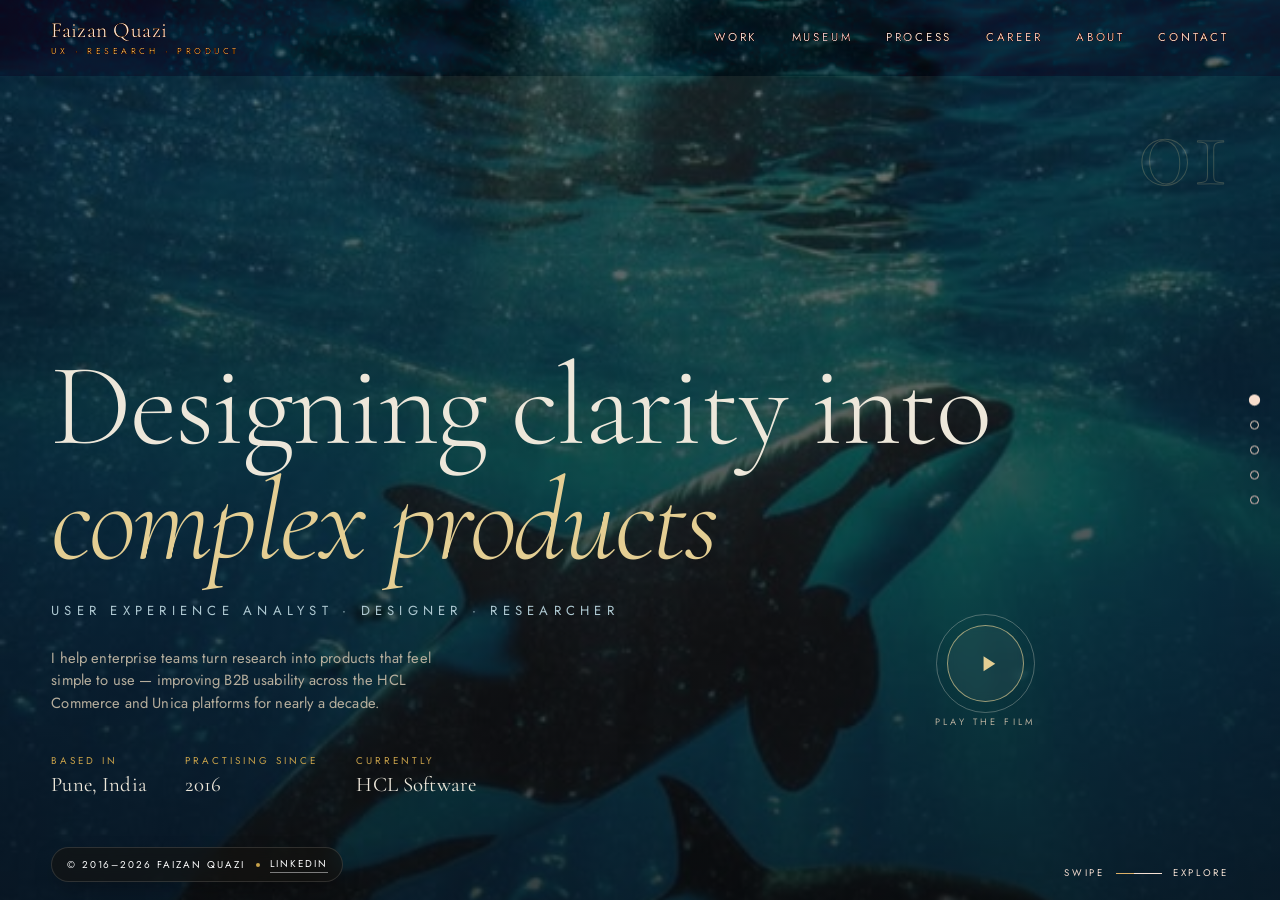
==== commit 5f35aa1f: "Update index.html" ====
--- a/index.html
+++ b/index.html
@@ -263,56 +263,56 @@
         <!-- Interactive Expertise Grid with Icon Placeholders (Aligned with Resume) -->
 <div class="expertise-grid reveal" data-d="2">
   <div class="expertise-card">
-    <div class="expertise-icon"><span class="ico-placeholder">🔍</span></div>
+    <div class="expertise-icon"><svg viewBox="0 0 24 24" fill="none" stroke="currentColor" stroke-width="1.6" stroke-linecap="round" stroke-linejoin="round" aria-hidden="true"><circle cx="11" cy="11" r="8"/><path d="m21 21-4.3-4.3"/></svg></div>
     <div class="expertise-content">
       <span class="num">01</span>
       <span class="title">UX Research &amp; Interviews</span>
     </div>
   </div>
   <div class="expertise-card">
-    <div class="expertise-icon"><span class="ico-placeholder">👤</span></div>
+    <div class="expertise-icon"><svg viewBox="0 0 24 24" fill="none" stroke="currentColor" stroke-width="1.6" stroke-linecap="round" stroke-linejoin="round" aria-hidden="true"><path d="M16 21v-2a4 4 0 0 0-4-4H6a4 4 0 0 0-4 4v2"/><circle cx="9" cy="7" r="4"/><path d="M22 21v-2a4 4 0 0 0-3-3.87"/><path d="M16 3.13a4 4 0 0 1 0 7.75"/></svg></div>
     <div class="expertise-content">
       <span class="num">02</span>
       <span class="title">Personas &amp; Segmentation</span>
     </div>
   </div>
   <div class="expertise-card">
-    <div class="expertise-icon"><span class="ico-placeholder">🗺️</span></div>
+    <div class="expertise-icon"><svg viewBox="0 0 24 24" fill="none" stroke="currentColor" stroke-width="1.6" stroke-linecap="round" stroke-linejoin="round" aria-hidden="true"><circle cx="6" cy="19" r="3"/><path d="M9 19h8.5a3.5 3.5 0 0 0 0-7h-11a3.5 3.5 0 0 1 0-7H15"/><circle cx="18" cy="5" r="3"/></svg></div>
     <div class="expertise-content">
       <span class="num">03</span>
       <span class="title">Journey Mapping &amp; Flows</span>
     </div>
   </div>
   <div class="expertise-card">
-    <div class="expertise-icon"><span class="ico-placeholder">🏛️</span></div>
+    <div class="expertise-icon"><svg viewBox="0 0 24 24" fill="none" stroke="currentColor" stroke-width="1.6" stroke-linecap="round" stroke-linejoin="round" aria-hidden="true"><rect x="16" y="16" width="6" height="6" rx="1"/><rect x="2" y="16" width="6" height="6" rx="1"/><rect x="9" y="2" width="6" height="6" rx="1"/><path d="M5 16v-3a1 1 0 0 1 1-1h12a1 1 0 0 1 1 1v3"/><path d="M12 12V8"/></svg></div>
     <div class="expertise-content">
       <span class="num">04</span>
       <span class="title">Information Architecture</span>
     </div>
   </div>
   <div class="expertise-card tool">
-    <div class="expertise-icon"><span class="ico-placeholder">🎨</span></div>
+    <div class="expertise-icon"><svg viewBox="0 0 24 24" fill="none" stroke="currentColor" stroke-width="1.6" stroke-linecap="round" stroke-linejoin="round" aria-hidden="true"><path d="M12 19l7-7 3 3-7 7-3-3z"/><path d="M18 13l-1.5-7.5L2 2l3.5 14.5L13 18l5-5z"/><path d="M2 2l7.586 7.586"/><circle cx="11" cy="11" r="2"/></svg></div>
     <div class="expertise-content">
       <span class="num">05</span>
       <span class="title">Wireframing &amp; Prototyping</span>
     </div>
   </div>
   <div class="expertise-card tool">
-    <div class="expertise-icon"><span class="ico-placeholder">✅</span></div>
+    <div class="expertise-icon"><svg viewBox="0 0 24 24" fill="none" stroke="currentColor" stroke-width="1.6" stroke-linecap="round" stroke-linejoin="round" aria-hidden="true"><rect width="8" height="4" x="8" y="2" rx="1" ry="1"/><path d="M16 4h2a2 2 0 0 1 2 2v14a2 2 0 0 1-2 2H6a2 2 0 0 1-2-2V6a2 2 0 0 1 2-2h2"/><path d="m9 14 2 2 4-4"/></svg></div>
     <div class="expertise-content">
       <span class="num">06</span>
       <span class="title">Usability Testing</span>
     </div>
   </div>
   <div class="expertise-card tool">
-    <div class="expertise-icon"><span class="ico-placeholder">🤝</span></div>
+    <div class="expertise-icon"><svg viewBox="0 0 24 24" fill="none" stroke="currentColor" stroke-width="1.6" stroke-linecap="round" stroke-linejoin="round" aria-hidden="true"><path d="m11 17 2 2a1 1 0 1 0 3-3"/><path d="m14 14 2.5 2.5a1 1 0 1 0 3-3l-3.88-3.88a3 3 0 0 0-4.24 0l-.88.88a1 1 0 1 1-3-3l2.81-2.81a5.79 5.79 0 0 1 7.06-.87l.47.28a2 2 0 0 0 1.42.25L21 4"/><path d="m21 3 1 11h-2"/><path d="M3 3 2 14l6.5 6.5a1 1 0 1 0 3-3"/><path d="M3 4h8"/></svg></div>
     <div class="expertise-content">
       <span class="num">07</span>
       <span class="title">Stakeholder Collaboration</span>
     </div>
   </div>
   <div class="expertise-card tool">
-    <div class="expertise-icon"><span class="ico-placeholder">🧩</span></div>
+    <div class="expertise-icon"><svg viewBox="0 0 24 24" fill="none" stroke="currentColor" stroke-width="1.6" stroke-linecap="round" stroke-linejoin="round" aria-hidden="true"><path d="M5.5 8.5 9 12l-3.5 3.5L2 12l3.5-3.5Z"/><path d="m12 2 3.5 3.5L12 9 8.5 5.5 12 2Z"/><path d="M18.5 8.5 22 12l-3.5 3.5L15 12l3.5-3.5Z"/><path d="m12 15 3.5 3.5L12 22l-3.5-3.5L12 15Z"/></svg></div>
     <div class="expertise-content">
       <span class="num">08</span>
       <span class="title">Design Systems &amp; IA</span>
--- a/styles.css
+++ b/styles.css
@@ -2,12 +2,24 @@
    FAIZAN QUAZI — UX PORTFOLIO
    Museum-grade editorial · Orca theme
    Palette: warm white · charcoal · gold · silver · ocean blue
-   One stylesheet shared across every page.
-   ===================================================================== */
-
-/* ----------  DESIGN TOKENS  ---------- */
+   One consolidated stylesheet shared across every page.
+
+   STRUCTURE
+   01 Tokens            08 Chapter 03 — Career
+   02 Reset & base      09 Chapter 04 — Expertise
+   03 Atoms             10 Chapter 05 — Contact
+   04 Media system      11 Page shell (sub-pages)
+   05 Navigation        12 Work museum
+   06 Pager & chapters  13 Careers timeline
+   07 Chapter 01 — Hero 14 About / Contact page / Prototype
+   15 Reveal · scroll-progress
+   16 Responsive  17 Reduced motion
+   ===================================================================== */
+
+/* =====================================================================
+   01 · DESIGN TOKENS
+   ===================================================================== */
 :root{
-  /* surfaces */
   --warm-white:   #F3EEE3;
   --warm-white-2: #ECE5D6;
   --stone:        #DAD2C2;
@@ -15,7 +27,6 @@
   --charcoal-2:   #211E18;
   --ink:          #1C1A15;
 
-  /* accents */
   --gold:         #B0892F;
   --gold-soft:    #C9A24A;
   --gold-pale:    #E4CE93;
@@ -25,57 +36,48 @@
   --ocean-deep:   #3F6675;
   --ocean-pale:   #AFC9D2;
 
-  /* text */
   --text:         #1C1A15;
   --text-soft:    #5A554A;
   --text-faint:   #8A8478;
   --on-dark:      #EDE7DA;
   --on-dark-soft: #B6AE9D;
 
-  /* type */
   --display: "Cormorant Garamond", Georgia, serif;
   --ui:      "Jost", "Helvetica Neue", Arial, sans-serif;
 
-  /* metrics */
-  --gut: clamp(1.25rem, 4vw, 4rem);
+  --gut:  clamp(1.25rem, 4vw, 4rem);
   --maxw: 1500px;
   --ease: cubic-bezier(.7,0,.2,1);
-  --line: rgba(20,19,15,.14);
+  --ease-ui: cubic-bezier(.4,0,.2,1);
+  --line:   rgba(20,19,15,.14);
   --line-d: rgba(237,231,218,.16);
 }
 
-/* ----------  RESET  ---------- */
+/* =====================================================================
+   02 · RESET & BASE
+   ===================================================================== */
 *,*::before,*::after{ box-sizing:border-box; margin:0; padding:0; }
 html{ -webkit-text-size-adjust:100%; scroll-behavior:smooth; }
 body{
-  font-family:var(--ui);
-  background:var(--warm-white);
-  color:var(--text);
-  line-height:1.55;
-  letter-spacing:.01em;
-  -webkit-font-smoothing:antialiased;
-  text-rendering:optimizeLegibility;
-  overflow-x:hidden;
+  font-family:var(--ui); background:var(--warm-white); color:var(--text);
+  line-height:1.55; letter-spacing:.01em;
+  -webkit-font-smoothing:antialiased; text-rendering:optimizeLegibility; overflow-x:hidden;
 }
 img,video{ display:block; max-width:100%; }
 a{ color:inherit; text-decoration:none; }
 button{ font:inherit; color:inherit; cursor:pointer; background:none; border:none; }
 ul{ list-style:none; }
-
 h1,h2,h3,h4{ font-family:var(--display); font-weight:500; line-height:1.02; letter-spacing:-.01em; }
-
-/* paper grain atmosphere */
 body::before{
   content:""; position:fixed; inset:0; z-index:0; pointer-events:none;
   background-image:radial-gradient(rgba(20,19,15,.025) 1px, transparent 1px);
   background-size:3px 3px; opacity:.6;
 }
 
-/* ----------  SHARED ATOMS  ---------- */
-.eyebrow{
-  font-size:.72rem; letter-spacing:.42em; text-transform:uppercase;
-  color:var(--gold); font-weight:500;
-}
+/* =====================================================================
+   03 · SHARED ATOMS
+   ===================================================================== */
+.eyebrow{ font-size:.72rem; letter-spacing:.42em; text-transform:uppercase; color:var(--gold); font-weight:500; }
 .eyebrow--ocean{ color:var(--ocean-deep); }
 .rule{ height:1px; background:var(--line); border:0; }
 .gold-line{ height:1px; width:64px; background:linear-gradient(90deg,var(--gold),transparent); }
@@ -84,76 +86,74 @@
   display:inline-flex; align-items:center; gap:.7em;
   font-family:var(--ui); font-size:.78rem; letter-spacing:.22em; text-transform:uppercase;
   padding:1.05em 2.1em; border:1px solid var(--charcoal);
-  position:relative; overflow:hidden; transition:color .5s var(--ease);
-  z-index:0;
-}
-.btn::after{
-  content:""; position:absolute; inset:0; z-index:-1; background:var(--charcoal);
-  transform:translateY(101%); transition:transform .5s var(--ease);
-}
+  position:relative; overflow:hidden; transition:color .5s var(--ease); z-index:0;
+}
+.btn::after{ content:""; position:absolute; inset:0; z-index:-1; background:var(--charcoal);
+  transform:translateY(101%); transition:transform .5s var(--ease); }
 .btn:hover{ color:var(--warm-white); }
 .btn:hover::after{ transform:translateY(0); }
-.btn--gold{ border-color:var(--gold); color:var(--gold); }
+.btn--gold{ border-color:var(--gold); color:var(--gold); border-width:1.5px;
+  padding:1.1em 2.4em; font-size:.82rem; letter-spacing:.24em; }
 .btn--gold::after{ background:var(--gold); }
 .btn--gold:hover{ color:var(--charcoal); }
 .btn--light{ border-color:var(--on-dark); color:var(--on-dark); }
 .btn--light::after{ background:var(--on-dark); }
 .btn--light:hover{ color:var(--charcoal); }
+.btn--outline{ border:1px solid #1C1A15; color:#1C1A15; }
+.btn--outline:hover{ background:#1C1A15; color:#f8f4eb; }
 .btn .arr{ transition:transform .4s var(--ease); }
 .btn:hover .arr{ transform:translateX(4px); }
 
-/* ----------  MEDIA PLACEHOLDER SYSTEM  ----------
-   Drop a real file into /assets with the name shown in the box.
-   No code edits needed — the image/video simply appears.            */
+/* =====================================================================
+   04 · MEDIA PLACEHOLDER SYSTEM
+   ===================================================================== */
 .media{ position:relative; overflow:hidden; background:var(--warm-white-2); }
 .media img,.media video{ width:100%; height:100%; object-fit:cover; }
 .media__ph{
   position:absolute; inset:0; display:flex; flex-direction:column;
   align-items:center; justify-content:center; gap:.7rem; text-align:center;
-  padding:1.2rem; background:
-     linear-gradient(135deg, var(--warm-white-2), var(--stone));
+  padding:1.2rem; background:linear-gradient(135deg, var(--warm-white-2), var(--stone));
   border:1px dashed var(--gold-soft); color:var(--text-soft);
 }
-.media__ph::before{
-  content:""; position:absolute; inset:0; opacity:.5;
-  background:repeating-linear-gradient(45deg,transparent 0 18px,rgba(176,137,47,.06) 18px 19px);
-}
-.media__ph .tag{
-  font-size:.6rem; letter-spacing:.32em; text-transform:uppercase; color:var(--gold);
-}
-.media__ph .file{
-  font-family:var(--ui); font-size:.78rem; letter-spacing:.05em; color:var(--text-soft);
-  word-break:break-all; max-width:90%;
-}
-.media__ph .ico{
-  width:30px; height:30px; border:1.5px solid var(--gold-soft); border-radius:50%;
-  display:grid; place-items:center; color:var(--gold); font-size:.85rem;
-}
-/* hide placeholder once the real media loads */
+.media__ph::before{ content:""; position:absolute; inset:0; opacity:.5;
+  background:repeating-linear-gradient(45deg,transparent 0 18px,rgba(176,137,47,.06) 18px 19px); }
+.media__ph .tag{ font-size:.6rem; letter-spacing:.32em; text-transform:uppercase; color:var(--gold); }
+.media__ph .file{ font-family:var(--ui); font-size:.78rem; letter-spacing:.05em; color:var(--text-soft);
+  word-break:break-all; max-width:90%; }
+.media__ph .ico{ width:30px; height:30px; border:1.5px solid var(--gold-soft); border-radius:50%;
+  display:grid; place-items:center; color:var(--gold); font-size:.85rem; }
 .media.is-loaded .media__ph{ display:none; }
-/* dark contexts */
 .media--dark .media__ph{ background:linear-gradient(135deg,#23211b,#16140f); color:var(--on-dark-soft); }
 
-/* ====================================================================
-   COPYRIGHT BADGE  — fixed corner on every page
-   ==================================================================== */
-.copyright{
-  position:fixed; left:var(--gut); bottom:1.1rem; z-index:120;
-  display:flex; align-items:center; gap:.65rem; mix-blend-mode:difference;
-  font-size:.62rem; letter-spacing:.2em; text-transform:uppercase; color:#fff;
-}
-.copyright a{ border-bottom:1px solid rgba(255,255,255,.4); padding-bottom:1px; }
-.copyright a:hover{ color:var(--gold-pale); }
-.copyright .dot{ width:4px; height:4px; border-radius:50%; background:var(--gold-soft); }
-
-/* ====================================================================
-   NAVIGATION  — shared across pages
-   ==================================================================== */
+/* =====================================================================
+   05 · NAVIGATION  (single consolidated definition)
+   ===================================================================== */
 .nav{
   position:fixed; top:0; left:0; right:0; z-index:110;
   display:flex; align-items:center; justify-content:space-between;
-  padding:1.25rem var(--gut); mix-blend-mode:difference; color:#fff;
-}
+  padding:1.25rem var(--gut); color:#fff;
+  background:rgba(20,19,15,.92);
+  -webkit-backdrop-filter:blur(0px); backdrop-filter:blur(0px);
+  mix-blend-mode:difference;
+  transition:transform .5s var(--ease-ui), background .4s ease,
+             backdrop-filter .4s ease, padding .4s ease, font-size .3s ease;
+  will-change:transform;
+}
+.nav.scrolled{
+  background:rgba(20,19,15,.78);
+  -webkit-backdrop-filter:blur(14px); backdrop-filter:blur(14px);
+  mix-blend-mode:normal;
+  box-shadow:0 6px 25px -12px rgba(0,0,0,.35);
+  padding:.65rem var(--gut);
+}
+.nav.scrolled .nav__brand{ font-size:1.15rem; }
+.nav.scrolled .nav__brand small{ font-size:.48rem; margin-top:.18rem; }
+.nav.scrolled .nav__links a{ font-size:.66rem; letter-spacing:.26em; }
+.nav.scrolled .nav__brand,
+.nav.scrolled .nav__links a{ opacity:.92; }
+.nav--hidden{ transform:translateY(-120%); pointer-events:none; }
+.nav:not(.nav--hidden){ transform:translateY(0); }
+
 .nav__brand{ font-family:var(--display); font-size:1.35rem; letter-spacing:.02em; line-height:1; }
 .nav__brand small{ display:block; font-family:var(--ui); font-size:.54rem; letter-spacing:.4em;
   text-transform:uppercase; color:var(--gold-pale); margin-top:.35rem; }
@@ -165,254 +165,56 @@
 .nav__burger{ display:none; flex-direction:column; gap:5px; width:26px; }
 .nav__burger span{ height:1.5px; background:#fff; transition:.4s var(--ease); }
 
-/* ====================================================================
-   HORIZONTAL CHAPTER PAGER  (index)
-   ==================================================================== */
+/* =====================================================================
+   06 · COPYRIGHT BADGE  (corner, every page)
+   ===================================================================== */
+.copyright{
+  position:fixed; left:var(--gut); bottom:1.1rem; z-index:120;
+  display:flex; align-items:center; gap:.65rem; mix-blend-mode:difference;
+  font-size:.62rem; letter-spacing:.2em; text-transform:uppercase; color:#fff;
+}
+.copyright a{ border-bottom:1px solid rgba(255,255,255,.4); padding-bottom:1px; }
+.copyright a:hover{ color:var(--gold-pale); }
+.copyright .dot{ width:4px; height:4px; border-radius:50%; background:var(--gold-soft); }
+.pager ~ .copyright{
+  mix-blend-mode:normal; color:#fff;
+  background:rgba(20,19,15,.6);
+  -webkit-backdrop-filter:blur(10px); backdrop-filter:blur(10px);
+  padding:.5rem .9rem; border-radius:50px;
+  border:1px solid rgba(237,231,218,.14);
+  box-shadow:0 8px 24px -10px rgba(0,0,0,.55);
+}
+.pager ~ .copyright a{ color:#fff; border-bottom-color:rgba(255,255,255,.45); }
+.pager ~ .copyright a:hover{ color:var(--gold-pale); }
+
+/* =====================================================================
+   07 · HORIZONTAL CHAPTER PAGER  (index)
+   ===================================================================== */
 .pager{ position:fixed; inset:0; overflow:hidden; z-index:1; }
-.pager__track{
-  display:flex; height:100%; will-change:transform;
-  transition:transform 1s var(--ease);
-}
-.chapter{
-  flex:0 0 100vw; width:100vw; height:100vh; height:100dvh;
-  position:relative; overflow:hidden;
-}
+.pager__track{ display:flex; height:100%; will-change:transform; transition:transform 1s var(--ease); }
+.chapter{ flex:0 0 100vw; width:100vw; height:100vh; height:100dvh; position:relative; overflow:hidden; }
 .chapter__inner{
   position:relative; z-index:2; height:100%;
   display:flex; flex-direction:column; justify-content:flex-start;
   padding:7rem var(--gut) 5rem; max-width:var(--maxw); margin:0 auto;
 }
-.hero .chapter__inner{
-  justify-content:center;
-}
-
-/* chapter index marker (top-right of each panel) */
 .chapter__no{
   position:absolute; top:6.5rem; right:var(--gut); z-index:3;
   font-family:var(--display); font-size:clamp(3rem,9vw,7rem); line-height:.8;
   color:transparent; -webkit-text-stroke:1px var(--gold-soft); opacity:.5;
 }
 .chapter--dark .chapter__no{ -webkit-text-stroke-color:rgba(228,206,147,.45); }
-
-/* ---- Chapter 1 : Intro / video bg ---- */
-.hero{ background:var(--charcoal); color:var(--on-dark); }
-.hero .media{ position:absolute; inset:0; z-index:0; }
-.hero .media::after{ content:""; position:absolute; inset:0;
-  background:linear-gradient(180deg,rgba(10,12,14,.55),rgba(10,12,14,.78)); }
-.hero .chapter__inner{ justify-content:flex-end; padding-bottom:7rem; }
-.hero h1{ font-size:clamp(3rem,11vw,9.5rem); font-weight:300; color:var(--on-dark);
-  letter-spacing:-.02em; }
-.hero h1 em{ font-style:italic; color:var(--gold-pale); }
-.hero .role{ font-size:.82rem; letter-spacing:.4em; text-transform:uppercase;
-  color:var(--ocean-pale); margin:1.4rem 0 .4rem; }
-.hero .lede{ max-width:46ch; color:var(--on-dark-soft); font-size:1.05rem; margin-top:1.2rem; }
-.hero .hero__meta{ display:flex; gap:2.4rem; margin-top:2.4rem; flex-wrap:wrap; }
-.hero .hero__meta div span{ display:block; }
-.hero .hero__meta .k{ font-size:.62rem; letter-spacing:.3em; text-transform:uppercase; color:var(--gold-soft); }
-.hero .hero__meta .v{ font-family:var(--display); font-size:1.3rem; }
-
-/* ---- generic light chapter ---- */
 .chapter--light{ background:var(--warm-white); color:var(--text); }
 .chapter--stone{ background:var(--warm-white-2); }
 .chapter--dark{ background:var(--charcoal); color:var(--on-dark); }
 .chapter--ocean{ background:linear-gradient(160deg,#dfe9ec,#cdddE2 70%,#bcd2d8); }
-
 .chapter h2{ font-size:clamp(2.4rem,6vw,4.6rem); }
 .chapter .lede{ max-width:52ch; color:var(--text-soft); font-size:1.05rem; }
 .chapter--dark .lede{ color:var(--on-dark-soft); }
 
-/* projects chapter */
-.proj-grid{ display:grid; grid-template-columns:repeat(3,1fr); gap:1.4rem; margin-top:2.6rem; }
-.proj-card{ position:relative; cursor:pointer; }
-.proj-card .media{ aspect-ratio:4/5; border:1px solid var(--line); }
-.proj-card h3{ font-size:1.5rem; margin-top:1rem; }
-.proj-card .meta{ font-size:.66rem; letter-spacing:.26em; text-transform:uppercase; color:var(--gold); }
-.proj-card .media::after{ content:""; position:absolute; inset:0; background:rgba(20,19,15,0);
-  transition:background .5s var(--ease); }
-.proj-card:hover .media::after{ background:rgba(20,19,15,.12); }
-
-/* mini timeline (index careers chapter) */
-/* ====================================================================
-   CHAPTER 03 — PREMIUM CAREER TIMELINE (Index)
-   ==================================================================== */
-.career-timeline {
-  display: grid;
-  grid-template-columns: repeat(auto-fit, minmax(170px, 1fr));
-  gap: 1.4rem;
-  margin-top: 3rem;
-  border-top: 1px solid rgba(237,231,218,0.15);
-  padding-top: 2.2rem;
-}
-
-.career-item {
-  position: relative;
-  padding: 1.5rem 1.7rem 1.7rem;
-  border: 1px solid rgba(237,231,218,0.12);
-  border-radius: 14px;
-  background: rgba(20,19,15,0.35);
-  transition: all 0.4s var(--ease);
-}
-
-.career-item:hover {
-  border-color: var(--gold-soft);
-  background: rgba(20,19,15,0.55);
-  transform: translateY(-5px);
-  box-shadow: 0 20px 45px -15px rgba(0,0,0,0.3);
-}
-
-.career-item.current {
-  border-color: var(--gold);
-  background: rgba(176,137,47,0.07);
-}
-
-.career-year {
-  font-family: var(--display);
-  font-size: 1.6rem;
-  color: var(--gold-pale);
-  margin-bottom: 0.65rem;
-  letter-spacing: -.02em;
-}
-
-.career-role .company {
-  display: block;
-  font-size: 1.08rem;
-  color: var(--on-dark);
-  font-weight: 500;
-}
-
-.career-role .title {
-  display: block;
-  font-size: 0.82rem;
-  color: var(--on-dark-soft);
-  letter-spacing: .015em;
-  margin-top: 0.3rem;
-}
-
-/* about chapter quote */
-.bigquote{ font-family:var(--display); font-size:clamp(1.8rem,4.2vw,3.4rem);
-  font-style:italic; line-height:1.18; max-width:20ch; }
-.bigquote .src{ display:block; font-family:var(--ui); font-style:normal; font-size:.7rem;
-  letter-spacing:.26em; text-transform:uppercase; color:var(--gold); margin-top:1.6rem; }
-
-/* ====================================================================
-   CHAPTER 04 — INTERACTIVE EXPERTISE GRID (Index)
-   ==================================================================== */
-.about-preview{
-  display:grid;
-  grid-template-columns:55% 45%;
-  gap:4rem;
-  align-items:center;
-}
-
-.expertise-grid {
-  display: grid;
-  grid-template-columns: repeat(2, 1fr);
-  gap: 1.1rem;
-}
-
-.expertise-card {
-  display: flex;
-  align-items: center;
-  gap: 1.1rem;
-  padding: 1.35rem 1.5rem;
-  background: rgba(255,255,255,0.55);
-  border: 1px solid rgba(20,19,15,0.08);
-  border-radius: 14px;
-  transition: all 0.4s var(--ease);
-  position: relative;
-  overflow: hidden;
-}
-
-.expertise-card:hover {
-  background: rgba(255,255,255,0.85);
-  border-color: var(--gold-soft);
-  transform: translateY(-6px);
-  box-shadow: 0 25px 55px -20px rgba(20,19,15,0.18);
-}
-
-/* Subtle shine effect on hover */
-.expertise-card::after {
-  content: '';
-  position: absolute;
-  top: -50%;
-  left: -100%;
-  width: 50%;
-  height: 200%;
-  background: linear-gradient(
-    120deg,
-    transparent,
-    rgba(255,255,255,0.6),
-    transparent
-  );
-  transition: left 0.6s;
-}
-
-.expertise-card:hover::after {
-  left: 250%;
-}
-
-.expertise-icon {
-  width: 52px;
-  height: 52px;
-  border-radius: 12px;
-  background: rgba(20,19,15,0.06);
-  display: flex;
-  align-items: center;
-  justify-content: center;
-  flex-shrink: 0;
-  transition: transform 0.4s var(--ease);
-}
-
-.expertise-card:hover .expertise-icon {
-  transform: scale(1.08);
-}
-
-.expertise-icon .ico-placeholder {
-  font-size: 1.65rem;
-  opacity: 0.85;
-}
-
-.expertise-content {
-  display: flex;
-  flex-direction: column;
-}
-
-.expertise-content .num {
-  font-size: 0.68rem;
-  letter-spacing: .32em;
-  text-transform: uppercase;
-  color: var(--gold);
-  margin-bottom: 0.25rem;
-}
-
-.expertise-content .title {
-  font-family: var(--display);
-  font-size: 1.22rem;
-  color: var(--text);
-  line-height: 1.15;
-}
-
-/* Tool cards (Figma, XD, Miro, etc.) get a slightly different treatment */
-.expertise-card.tool {
-  background: rgba(255,255,255,0.7);
-}
-
-.expertise-card.tool:hover {
-  background: rgba(255,255,255,0.95);
-}
-
-/* contact chapter */
-.contact-flex{ display:grid; grid-template-columns:1.1fr .9fr; gap:4rem; margin-top:2.4rem; align-items:end; }
-.contact-list li{ padding:1rem 0; border-bottom:1px solid var(--line-d); display:flex;
-  justify-content:space-between; gap:1rem; align-items:baseline; }
-.contact-list .k{ font-size:.64rem; letter-spacing:.28em; text-transform:uppercase; color:var(--gold-soft); }
-.contact-list .v{ font-family:var(--display); font-size:1.25rem; }
-
-/* ----------  PAGER UI : dots + progress + hint  ---------- */
 .pager-dots{ position:fixed; right:1.3rem; top:50%; transform:translateY(-50%);
   z-index:115; display:flex; flex-direction:column; gap:1rem; mix-blend-mode:difference; }
-.pager-dots button{ width:9px; height:9px; border:1px solid #fff; border-radius:50%;
-  transition:.4s var(--ease); }
+.pager-dots button{ width:9px; height:9px; border:1px solid #fff; border-radius:50%; transition:.4s var(--ease); }
 .pager-dots button.active{ background:#fff; transform:scale(1.25); }
 .pager-progress{ position:fixed; left:0; top:0; height:2px; width:0; background:var(--gold);
   z-index:130; transition:width .9s var(--ease); }
@@ -424,9 +226,172 @@
   background:var(--gold-pale); animation:swipe 2.4s var(--ease) infinite; }
 @keyframes swipe{ 0%{transform:translateX(-120%)} 60%,100%{transform:translateX(280%)} }
 
-/* ====================================================================
-   STANDARD (vertical) PAGE SHELL  — work / careers / about / contact / process
-   ==================================================================== */
+/* =====================================================================
+   CHAPTER 01 · HERO  (HD orca still → click-to-play video)
+   ===================================================================== */
+.hero{ background:var(--charcoal); color:var(--on-dark); }
+.hero .media{ position:absolute; inset:0; z-index:0; }
+.hero .media::after{ content:""; position:absolute; inset:0;
+  background:linear-gradient(180deg,rgba(10,12,14,.55),rgba(10,12,14,.78)); }
+.hero .chapter__inner{ justify-content:flex-end; padding-bottom:6.5rem; }
+
+.hero-media img,
+.hero-media video{ position:absolute; inset:0; width:100%; height:100%;
+  object-fit:cover; object-position:center 45%; }
+.hero-media .hero-poster{ z-index:0; }
+.hero-media video{ z-index:1; opacity:0; transition:opacity .8s var(--ease); }
+.hero-media.playing video{ opacity:1; }
+
+.hero h1{ font-size:clamp(2.3rem, min(10.5vw, 13vh), 8rem); font-weight:300;
+  color:var(--on-dark); letter-spacing:-.02em; line-height:.98; }
+.hero h1 em{ font-style:italic; color:var(--gold-pale); }
+.hero .role{ font-size:.82rem; letter-spacing:.4em; text-transform:uppercase;
+  color:var(--ocean-pale); margin:1.4rem 0 .4rem; }
+.hero .lede{ max-width:46ch; color:var(--on-dark-soft);
+  font-size:clamp(.92rem, 1.1vw, 1.05rem); margin-top:1.2rem; }
+.hero .hero__meta{ display:flex; gap:2.4rem; margin-top:2.4rem; flex-wrap:wrap; }
+.hero .hero__meta div span{ display:block; }
+.hero .hero__meta .k{ font-size:.62rem; letter-spacing:.3em; text-transform:uppercase; color:var(--gold-soft); }
+.hero .hero__meta .v{ font-family:var(--display); font-size:1.3rem; }
+
+/* play button — base centered; the breakpoints below move it to the
+   lower-right "open water" position on every real screen */
+.hero-play{
+  position:absolute; top:46%; left:50%; transform:translate(-50%,-50%);
+  z-index:5; width:clamp(62px, 6vw, 90px); height:clamp(62px, 6vw, 90px);
+  border-radius:50%; display:grid; place-items:center; cursor:pointer;
+  color:var(--gold-pale); background:rgba(237,231,218,.06);
+  -webkit-backdrop-filter:blur(4px); backdrop-filter:blur(4px);
+  border:1px solid rgba(228,206,147,.65);
+  transition:transform .4s var(--ease), background .4s var(--ease),
+             color .4s var(--ease), opacity .4s var(--ease);
+}
+.hero-play:hover{ background:var(--gold-pale); border-color:var(--gold-pale);
+  color:var(--charcoal); transform:translate(-50%,-50%) scale(1.06); }
+.hero-play svg{ width:clamp(20px, 2vw, 28px); height:auto; margin-left:4px; }
+.hero-play::before{ content:"Play the film"; position:absolute; left:50%; top:calc(100% + 14px);
+  transform:translateX(-50%); white-space:nowrap; font-family:var(--ui); font-size:.58rem;
+  letter-spacing:.34em; text-transform:uppercase; color:var(--on-dark-soft); }
+.hero-play::after{ content:""; position:absolute; inset:-12px; border-radius:50%;
+  border:1px solid rgba(237,231,218,.30); animation:heroPulse 2.6s var(--ease) infinite; }
+@keyframes heroPulse{ 0%{transform:scale(1);opacity:.6} 70%,100%{transform:scale(1.4);opacity:0} }
+.hero-media.playing ~ .hero-play{ opacity:0; pointer-events:none; }
+
+/* =====================================================================
+   CHAPTER 02 · MUSEUM  (scrolls internally; finished project tiles)
+   ===================================================================== */
+.chapter--light .chapter__inner{
+  height:100% !important; min-height:0 !important;
+  overflow-y:auto; -webkit-overflow-scrolling:touch;
+  justify-content:flex-start; scroll-behavior:smooth;
+  padding-top:7rem; padding-bottom:8.5rem;
+  scrollbar-width:thin; scrollbar-color:var(--gold-soft) transparent;
+}
+.chapter--light .chapter__inner::-webkit-scrollbar{ width:5px; }
+.chapter--light .chapter__inner::-webkit-scrollbar-thumb{ background:var(--gold-soft); border-radius:4px; }
+.chapter--light .chapter__inner::-webkit-scrollbar-track{ background:transparent; }
+.chapter--light .proj-grid,
+.chapter--light .proj-card,
+.chapter--light .media{ pointer-events:auto; }
+
+.proj-grid{ display:grid; grid-template-columns:repeat(3,1fr); gap:1.4rem; margin-top:2.6rem; }
+.proj-card{ display:block; position:relative; cursor:pointer; transition:transform .45s var(--ease); }
+.proj-card:hover{ transform:translateY(-8px); }
+.proj-card .media{ aspect-ratio:16/10; border:1px solid var(--line); border-radius:6px;
+  box-shadow:0 18px 40px -28px rgba(20,19,15,.45); transition:box-shadow .45s var(--ease); }
+.proj-card:hover .media{ box-shadow:0 34px 60px -30px rgba(20,19,15,.55); }
+.proj-card .media::after{ content:""; position:absolute; inset:0; background:rgba(20,19,15,0);
+  transition:background .5s var(--ease); }
+.proj-card:hover .media::after{ background:rgba(20,19,15,.12); }
+.proj-card__body{ padding:1.3rem 0 0; }
+.proj-card__body .tag{ display:block; margin-bottom:.5rem; font-size:.62rem; letter-spacing:.26em;
+  text-transform:uppercase; color:var(--gold); }
+.proj-card__body h3{ font-size:1.5rem; line-height:1.1; margin:0 0 .55rem; color:var(--text); }
+.proj-card__body p{ font-size:.92rem; line-height:1.55; color:var(--text-soft); margin:0 0 1rem; max-width:34ch; }
+.proj-card__body .arr{ display:inline-flex; align-items:center; gap:.45em; font-size:.64rem;
+  letter-spacing:.22em; text-transform:uppercase; color:var(--gold);
+  transition:gap .35s var(--ease), color .35s var(--ease); }
+.proj-card:hover .proj-card__body .arr{ gap:.85em; color:var(--gold-soft); }
+.proj-card.process-tile .proj-card__body .tag,
+.proj-card.process-tile .proj-card__body .arr{ color:var(--ocean-deep); }
+.ch2-end-hint{ text-align:center; margin-top:1.4rem; font-size:.6rem; letter-spacing:.3em;
+  text-transform:uppercase; color:var(--gold); opacity:.7; }
+
+/* =====================================================================
+   08 · CHAPTER 03 · CAREER TIMELINE (index)
+   ===================================================================== */
+.career-timeline{ display:grid; grid-template-columns:repeat(auto-fit, minmax(170px, 1fr));
+  gap:1.4rem; margin-top:3rem; border-top:1px solid rgba(237,231,218,0.15); padding-top:2.2rem; }
+.career-item{ position:relative; padding:1.5rem 1.7rem 1.7rem; border:1px solid rgba(237,231,218,0.12);
+  border-radius:14px; background:rgba(20,19,15,0.35); transition:all .4s var(--ease); }
+.career-item:hover{ border-color:var(--gold-soft); background:rgba(20,19,15,0.55);
+  transform:translateY(-5px); box-shadow:0 20px 45px -15px rgba(0,0,0,0.3); }
+.career-item.current{ border-color:var(--gold); background:rgba(176,137,47,0.07); }
+.career-year{ font-family:var(--display); font-size:1.6rem; color:var(--gold-pale);
+  margin-bottom:.65rem; letter-spacing:-.02em; }
+.career-role .company{ display:block; font-size:1.08rem; color:var(--on-dark); font-weight:500; }
+.career-role .title{ display:block; font-size:.82rem; color:var(--on-dark-soft);
+  letter-spacing:.015em; margin-top:.3rem; }
+
+/* =====================================================================
+   09 · CHAPTER 04 · EXPERTISE GRID (index)
+   ===================================================================== */
+.about-preview{ display:grid; grid-template-columns:55% 45%; gap:4rem; align-items:center; }
+.bigquote{ font-family:var(--display); font-size:clamp(1.8rem,4.2vw,3.4rem);
+  font-style:italic; line-height:1.18; max-width:20ch; }
+.bigquote .src{ display:block; font-family:var(--ui); font-style:normal; font-size:.7rem;
+  letter-spacing:.26em; text-transform:uppercase; color:var(--gold); margin-top:1.6rem; }
+
+.expertise-grid{ display:grid; grid-template-columns:repeat(2, 1fr); gap:1.1rem; }
+.expertise-card{ display:flex; align-items:center; gap:1.1rem; padding:1.35rem 1.5rem;
+  background:rgba(255,255,255,0.55); border:1px solid rgba(20,19,15,0.08); border-radius:14px;
+  transition:all .4s var(--ease); position:relative; overflow:hidden; min-width:0; }
+.expertise-card:hover{ background:rgba(255,255,255,0.85); border-color:var(--gold-soft);
+  transform:translateY(-6px); box-shadow:0 25px 55px -20px rgba(20,19,15,0.18); }
+.expertise-card::after{ content:''; position:absolute; top:-50%; left:-100%; width:50%; height:200%;
+  background:linear-gradient(120deg, transparent, rgba(255,255,255,0.6), transparent); transition:left .6s; }
+.expertise-card:hover::after{ left:250%; }
+.expertise-icon{ width:52px; height:52px; border-radius:12px; background:rgba(20,19,15,0.06);
+  display:flex; align-items:center; justify-content:center; flex-shrink:0; transition:transform .4s var(--ease); }
+.expertise-card:hover .expertise-icon{ transform:scale(1.08); }
+.expertise-icon .ico-placeholder{ font-size:1.65rem; opacity:.85; }
+.expertise-content{ display:flex; flex-direction:column; min-width:0; }
+.expertise-content .num{ font-size:.68rem; letter-spacing:.32em; text-transform:uppercase;
+  color:var(--gold); margin-bottom:.25rem; }
+.expertise-content .title{ font-family:var(--display); font-size:1.22rem; color:var(--text);
+  line-height:1.15; overflow-wrap:anywhere; }
+.expertise-card.tool{ background:rgba(255,255,255,0.7); }
+.expertise-card.tool:hover{ background:rgba(255,255,255,0.95); }
+
+.contact-flex{ display:grid; grid-template-columns:1.1fr .9fr; gap:4rem; margin-top:2.4rem; align-items:end; }
+
+/* =====================================================================
+   10 · CHAPTER 05 · CONTACT  (bright, map background)
+   ===================================================================== */
+.chapter--contact{ background:#f8f4eb; color:#1C1A15; position:relative; overflow:hidden; }
+.chapter--contact .chapter__no{ color:rgba(20,19,15,0.08); -webkit-text-stroke-color:rgba(176,137,47,0.15); }
+.contact-bg-map{ position:absolute; inset:0; z-index:0; opacity:.45; }
+.contact-bg-map img{ width:100%; height:100%; object-fit:cover; filter:grayscale(15%) contrast(1.06); }
+.contact-bg-overlay{ position:absolute; inset:0; z-index:1;
+  background:linear-gradient(to bottom,
+    rgba(248,244,235,.40) 0%, rgba(248,244,235,.58) 50%, rgba(248,244,235,.74) 100%); }
+.chapter--contact .chapter__inner{ position:relative; z-index:2; display:flex; align-items:center; min-height:100dvh; }
+.contact-content{ max-width:820px; }
+.chapter--contact h2{ font-size:clamp(3.2rem, 7vw, 5.8rem); color:#1C1A15; margin-bottom:1.2rem; }
+.chapter--contact .contact-list{ margin-bottom:2.5rem; }
+.chapter--contact .contact-list .k{ color:#8a7f65; }
+.chapter--contact .contact-list .v{ color:#1C1A15; font-size:1.35rem; }
+.chapter--contact .lede{ color:#4a4539; max-width:42ch; }
+.contact-buttons{ display:flex; gap:1rem; flex-wrap:wrap; margin-top:1.8rem; }
+.contact-list li{ padding:1.1rem 0; border-bottom:1px solid var(--line); display:flex;
+  justify-content:space-between; gap:1rem; align-items:center; }
+.contact-list .k{ font-size:.66rem; letter-spacing:.28em; text-transform:uppercase; color:var(--gold-soft); }
+.contact-list .v{ font-family:var(--display); font-size:1.2rem; color:var(--text); transition:color .3s ease; }
+.contact-list a.v:hover{ color:var(--gold); }
+
+/* =====================================================================
+   11 · STANDARD (vertical) PAGE SHELL — sub-pages
+   ===================================================================== */
 .page{ position:relative; z-index:1; }
 .page-hero{ min-height:64vh; display:flex; flex-direction:column; justify-content:flex-end;
   padding:9rem var(--gut) 3.5rem; background:var(--charcoal); color:var(--on-dark);
@@ -438,41 +403,40 @@
 .page-hero h1{ font-size:clamp(2.8rem,8vw,7rem); font-weight:300; color:var(--on-dark); margin-top:1rem; }
 .page-hero h1 em{ font-style:italic; color:var(--gold-pale); }
 .page-hero .lede{ max-width:54ch; color:var(--on-dark-soft); margin-top:1.4rem; font-size:1.05rem; }
-
 .section{ max-width:var(--maxw); margin:0 auto; padding:clamp(3.5rem,8vw,7rem) var(--gut); }
 .section__head{ display:flex; align-items:flex-end; justify-content:space-between;
   gap:2rem; flex-wrap:wrap; margin-bottom:2.6rem; }
 .section__head h2{ font-size:clamp(2rem,5vw,3.6rem); }
 
-/* ----------  WORK MUSEUM  ---------- */
+/* =====================================================================
+   12 · WORK MUSEUM
+   ===================================================================== */
 .museum-intro{ display:grid; grid-template-columns:1fr 1fr; gap:3rem; align-items:center; }
 .gallery{ position:relative; }
 .gallery__head{ display:flex; align-items:baseline; gap:1.4rem; margin-bottom:1.4rem;
   padding-top:2.4rem; border-top:1px solid var(--line); }
 .gallery__head .no{ font-family:var(--display); font-size:1.6rem; color:var(--gold); }
 .gallery__head h3{ font-size:clamp(1.6rem,3.6vw,2.6rem); }
-.gallery__head .tag{ margin-left:auto; font-size:.64rem; letter-spacing:.24em;
-  text-transform:uppercase; color:var(--ocean-deep); }
+.gallery__head .tag{ margin-left:auto; font-size:.64rem; letter-spacing:.24em; text-transform:uppercase; color:var(--ocean-deep); }
 .gallery__lede{ color:var(--text-soft); max-width:62ch; margin-bottom:1.6rem; }
-/* horizontal scrolling strip of screenshots */
 .strip{ display:flex; gap:1.2rem; overflow-x:auto; padding-bottom:1.4rem;
   scroll-snap-type:x mandatory; -webkit-overflow-scrolling:touch; }
 .strip::-webkit-scrollbar{ height:4px; }
 .strip::-webkit-scrollbar-thumb{ background:var(--gold-soft); }
 .strip::-webkit-scrollbar-track{ background:var(--stone); }
 .plate{ flex:0 0 min(78vw,520px); scroll-snap-align:start; }
-.plate .media{ aspect-ratio:16/10; border:1px solid var(--line);
-  box-shadow:0 30px 50px -38px rgba(20,19,15,.5); }
+.plate .media{ aspect-ratio:16/10; border:1px solid var(--line); box-shadow:0 30px 50px -38px rgba(20,19,15,.5); }
 .plate__cap{ display:flex; justify-content:space-between; gap:1rem; margin-top:.9rem;
   padding-top:.7rem; border-top:1px solid var(--line); }
 .plate__cap .t{ font-family:var(--display); font-size:1.2rem; }
 .plate__cap .n{ font-size:.62rem; letter-spacing:.24em; text-transform:uppercase; color:var(--gold); }
 .plate__cap .desc{ font-size:.82rem; color:var(--text-soft); margin-top:.25rem; max-width:40ch; }
 
-/* ----------  CAREERS TIMELINE (horizontal)  ---------- */
+/* =====================================================================
+   13 · CAREERS PAGE TIMELINE
+   ===================================================================== */
 .timeline-wrap{ overflow-x:auto; padding-bottom:2rem; scroll-snap-type:x proximity; }
-.timeline{ display:flex; min-width:min-content; border-top:1px solid var(--line);
-  margin-top:1rem; }
+.timeline{ display:flex; min-width:min-content; border-top:1px solid var(--line); margin-top:1rem; }
 .tnode{ flex:0 0 clamp(280px,30vw,420px); padding:2.4rem 2.2rem 0; position:relative;
   border-right:1px solid var(--line); scroll-snap-align:start; }
 .tnode::before{ content:""; position:absolute; top:-5px; left:2.2rem; width:9px; height:9px;
@@ -486,33 +450,70 @@
 .tnode ul.dots li{ font-size:.85rem; color:var(--text-soft); padding-left:1rem; position:relative; margin-bottom:.4rem; }
 .tnode ul.dots li::before{ content:""; position:absolute; left:0; top:.6em; width:5px; height:1px; background:var(--gold); }
 
-/* ----------  ABOUT  ---------- */
+.timeline-card{ position:relative; background:var(--warm-white); border:1px solid var(--line);
+  border-radius:20px; margin-bottom:1.6rem; overflow:hidden;
+  box-shadow:0 8px 25px -10px rgba(20,19,15,0.08); transition:all .4s var(--ease-ui); }
+.timeline-card:hover{ box-shadow:0 20px 45px -12px rgba(20,19,15,0.12); transform:translateY(-4px); border-color:var(--gold-soft); }
+.timeline-card:hover::before{ content:''; position:absolute; left:0; top:0; bottom:0; width:4px; background:var(--gold); opacity:.15; }
+.timeline-header{ width:100%; display:flex; align-items:center; justify-content:space-between;
+  padding:2.1rem 2.6rem; background:transparent; border:none; text-align:left; cursor:pointer; transition:background .3s ease; }
+.timeline-header:hover{ background:rgba(243,238,227,0.7); }
+.timeline-header .period{ font-size:.8rem; color:var(--gold); letter-spacing:1.5px; text-transform:uppercase; margin-bottom:.4rem; }
+.timeline-header .role{ font-family:var(--display); font-size:1.6rem; color:var(--text); line-height:1.15; }
+.timeline-header .company{ font-size:1.08rem; color:var(--text-soft); margin-top:.25rem; }
+.timeline-chevron{ width:44px; height:44px; display:flex; align-items:center; justify-content:center;
+  color:var(--gold-soft); transition:transform .45s var(--ease-ui); }
+.timeline-card.open .timeline-chevron{ transform:rotate(180deg); color:var(--gold); }
+.timeline-body{ max-height:0; overflow:hidden; transition:max-height .5s var(--ease-ui), padding .4s ease;
+  padding:0 2.6rem; color:var(--text-soft); }
+.timeline-card.open .timeline-body{ max-height:620px; padding:0 2.6rem 2.6rem; }
+.timeline-body p{ font-size:1.03rem; line-height:1.75; margin-bottom:1.4rem; }
+.timeline-body ul li{ margin-bottom:.7rem; line-height:1.65; }
+.timeline-card.open{ box-shadow:0 15px 40px -10px rgba(176,137,47,0.15); border-color:var(--gold-soft); }
+
+.role-head{ margin-bottom:1.6rem; }
+.role-head .period{ font-size:.85rem; color:var(--gold); letter-spacing:1.5px; text-transform:uppercase;
+  margin-bottom:.5rem; display:block; }
+.role-head .role{ font-family:var(--display); font-size:1.85rem; color:var(--text); line-height:1.15;
+  margin-bottom:.35rem; transition:color .4s var(--ease); }
+.timeline-role:hover .role-head .role{ color:#3f3a30; }
+.role-head .company{ font-size:1.1rem; color:var(--text-soft); display:block; }
+.role-body{ max-width:74ch; }
+.role-body p{ font-size:1.05rem; color:#4a4539; line-height:1.75; margin-bottom:1.5rem; }
+.role-body ul{ padding-left:1.1rem; margin-top:.8rem; }
+.role-body ul li{ font-size:1rem; color:#5a554a; margin-bottom:.75rem; line-height:1.7; position:relative; padding-left:.4rem; }
+.timeline-role::before{ content:''; position:absolute; left:0; top:3.2rem; bottom:3.8rem; width:3px;
+  background:var(--gold); opacity:0; transition:opacity .5s var(--ease); }
+.timeline-role:hover::before{ opacity:.15; }
+.meta-item:hover .meta-value{ color:var(--gold); transition:color .3s ease; }
+
+.lede p{ margin-bottom:1rem; }
+.lede p:last-child{ margin-bottom:0; color:var(--on-dark-soft); }
+.hero-scroll{ display:flex; align-items:center; gap:1rem; margin-top:2.5rem; }
+.scroll-text{ font-size:.75rem; letter-spacing:2px; text-transform:uppercase; color:#8a7f65; }
+.scroll-line{ width:60px; height:1px; background:linear-gradient(to right, #d4c9b0, transparent); position:relative; }
+.scroll-line::after{ content:''; position:absolute; top:-2px; left:0; width:6px; height:5px;
+  background:#d4c9b0; border-radius:50%; animation:scrollPulse 2s infinite ease-in-out; }
+@keyframes scrollPulse{ 0%,100%{ opacity:.4; transform:translateX(0); } 50%{ opacity:1; transform:translateX(40px); } }
+
+/* =====================================================================
+   14 · ABOUT · CONTACT PAGE · DRIVE · PROTOTYPE
+   ===================================================================== */
 .about-grid{ display:grid; grid-template-columns:1fr 1fr; gap:clamp(2rem,5vw,5rem); align-items:start; }
-.portrait .media{ aspect-ratio:3/4; border:1px solid var(--line);
-  box-shadow:0 40px 70px -50px rgba(20,19,15,.55); }
+.portrait .media{ aspect-ratio:3/4; border:1px solid var(--line); box-shadow:0 40px 70px -50px rgba(20,19,15,.55); }
 .value-row{ display:grid; grid-template-columns:repeat(3,1fr); gap:1.6rem; margin-top:1rem; }
 .value{ padding-top:1.4rem; border-top:1px solid var(--line); }
 .value .n{ font-family:var(--display); font-size:1.6rem; color:var(--gold); }
 .value h4{ font-family:var(--ui); font-size:.78rem; letter-spacing:.18em; text-transform:uppercase; margin:.7rem 0 .5rem; }
 .value p{ font-size:.88rem; color:var(--text-soft); }
-
 .quotes{ display:grid; grid-template-columns:repeat(2,1fr); gap:1.4rem; }
-.qcard{ padding:2.2rem; background:var(--warm-white-2); border:1px solid var(--line);
-  position:relative; }
-.qcard::before{ content:"“"; font-family:var(--display); font-size:4rem; color:var(--gold-soft);
+.qcard{ padding:2.2rem; background:var(--warm-white-2); border:1px solid var(--line); position:relative; }
+.qcard::before{ content:"\201C"; font-family:var(--display); font-size:4rem; color:var(--gold-soft);
   position:absolute; top:.4rem; left:1.2rem; line-height:1; opacity:.6; }
 .qcard p{ font-family:var(--display); font-size:1.3rem; font-style:italic; line-height:1.3; padding-top:1.6rem; }
-.qcard .src{ font-size:.62rem; letter-spacing:.24em; text-transform:uppercase; color:var(--gold);
-  margin-top:1.2rem; display:block; }
-
-/* expertise grid (icon placeholders) */
-.skills{
-  display:grid;
-  grid-template-columns:repeat(4,1fr);
-  gap:1px;
-  background:var(--line);
-  border:1px solid var(--line);
-}
+.qcard .src{ font-size:.62rem; letter-spacing:.24em; text-transform:uppercase; color:var(--gold); margin-top:1.2rem; display:block; }
+
+.skills{ display:grid; grid-template-columns:repeat(4,1fr); gap:1px; background:var(--line); border:1px solid var(--line); }
 .skill{ background:var(--warm-white); padding:1.8rem 1.4rem; transition:background .4s var(--ease); }
 .skill:hover{ background:var(--warm-white-2); }
 .skill .ico{ width:42px; height:42px; border-radius:50%; border:1px solid var(--gold-soft);
@@ -524,86 +525,127 @@
 .skill h4{ font-family:var(--ui); font-size:.82rem; letter-spacing:.1em; }
 .skill .lvl{ font-size:.6rem; letter-spacing:.2em; text-transform:uppercase; color:var(--gold); margin-top:.3rem; }
 
-/* ----------  CONTACT  ---------- */
-.contact-grid{ display:grid; grid-template-columns:1fr 1fr; gap:clamp(2rem,6vw,5rem); }
+.quote-carousel{ display:flex; gap:2rem; overflow-x:auto; scroll-snap-type:x mandatory;
+  -webkit-overflow-scrolling:touch; padding-bottom:2rem; scrollbar-width:none; }
+.quote-carousel::-webkit-scrollbar{ display:none; }
+.quote-card{ flex:0 0 380px; scroll-snap-align:start; padding:2.8rem 2.8rem 2.6rem;
+  background:var(--warm-white); border:1px solid var(--line); border-radius:20px;
+  transition:all .4s var(--ease-ui); box-shadow:0 8px 25px -10px rgba(20,19,15,0.07); }
+.quote-card:hover{ transform:translateY(-8px); box-shadow:0 25px 55px -12px rgba(20,19,15,0.12); border-color:var(--gold-soft); }
+.quote-card p{ font-family:var(--display); font-size:1.28rem; line-height:1.6; font-style:italic; color:var(--text); }
+.quote-card .quote-src{ display:block; margin-top:2.2rem; font-size:.9rem; color:var(--gold); letter-spacing:.4px; }
+
+.process-grid{ display:grid; grid-template-columns:repeat(auto-fit, minmax(240px, 1fr)); gap:1.8rem; margin-top:2rem; }
+.process-step{ padding:2rem 2.2rem; background:var(--warm-white); border:1px solid var(--line);
+  border-radius:16px; transition:all .4s var(--ease); }
+.process-step:hover{ border-color:var(--gold-soft); transform:translateY(-6px); }
+.process-step .num{ font-size:.72rem; letter-spacing:.38em; text-transform:uppercase; color:var(--gold); margin-bottom:1rem; display:block; }
+.process-step h4{ font-family:var(--display); font-size:1.35rem; margin-bottom:.7rem; }
+.journey{ display:grid; gap:2.2rem; max-width:820px; }
+.journey-item{ display:grid; grid-template-columns:160px 1fr; gap:2rem; align-items:start; }
+.journey-item .year{ font-family:var(--display); font-size:1.35rem; color:var(--gold); padding-top:.2rem; }
+.journey-item .role{ display:block; font-size:1.2rem; font-weight:500; }
+.journey-item .org{ display:block; color:var(--text-soft); margin:.3rem 0 .8rem; }
+.education-grid{ display:grid; grid-template-columns:repeat(auto-fit, minmax(260px, 1fr)); gap:1.6rem; margin-top:2rem; }
+.edu-item{ padding:2.2rem 2.4rem; background:var(--warm-white); border:1px solid var(--line);
+  border-radius:18px; transition:all .4s var(--ease-ui); position:relative; overflow:hidden; }
+.edu-item:hover{ transform:translateY(-6px); box-shadow:0 20px 45px -12px rgba(20,19,15,0.1); border-color:var(--gold-soft); }
+.edu-item::after{ content:''; position:absolute; top:-50%; left:-100%; width:50%; height:200%;
+  background:linear-gradient(120deg, transparent, rgba(176,137,47,0.08), transparent); transition:left .6s; }
+.edu-item:hover::after{ left:250%; }
+.edu-item .year{ font-size:.85rem; color:var(--gold); letter-spacing:1.5px; text-transform:uppercase; }
+.edu-item .degree{ display:block; margin-top:.8rem; font-family:var(--display); font-size:1.25rem; color:var(--text); line-height:1.35; }
+
+.drive-content{ max-width:720px; margin-top:1.5rem; }
+.drive-grid{ display:grid; grid-template-columns:1fr 1fr; gap:3.2rem; align-items:start; margin-top:1rem; }
+.drive-text-side{ max-width:580px; }
+.drive-text p{ font-size:1.12rem; line-height:1.7; color:var(--text-soft); margin-bottom:.85rem; }
+.drive-text p:last-child{ margin-bottom:1.5rem; }
+.drive-cta{ margin-top:.5rem; }
+.drive-image{ align-self:start; margin-top:.1rem; }
+.drive-image .media{ aspect-ratio:16/11; border-radius:14px; overflow:hidden; border:1px solid var(--line);
+  box-shadow:0 15px 40px -12px rgba(20,19,15,0.1); }
+
+.contact-grid{ display:grid; grid-template-columns:1fr 1fr; gap:4rem; align-items:start; }
+.contact-form h2{ font-size:clamp(1.8rem, 3.8vw, 2.6rem); margin:.6rem 0 2rem; }
 .form{ display:grid; gap:1.6rem; }
-.field{ position:relative; }
-.field label{ font-size:.62rem; letter-spacing:.26em; text-transform:uppercase; color:var(--gold);
-  display:block; margin-bottom:.6rem; }
-.field input,.field textarea{ width:100%; background:transparent; border:none;
-  border-bottom:1px solid var(--line); padding:.7rem 0; font-family:var(--ui); font-size:1rem;
-  color:var(--text); transition:border-color .4s var(--ease); }
-.field textarea{ resize:vertical; min-height:120px; }
-.field input:focus,.field textarea:focus{ outline:none; border-color:var(--gold); }
+.field{ position:relative; margin-bottom:1.6rem; }
+.field label,.form label{ display:block; font-size:.72rem; letter-spacing:.26em; text-transform:uppercase;
+  color:var(--gold); margin-bottom:.5rem; }
+.field input,.field textarea,.form input,.form textarea{ width:100%; background:transparent; border:none;
+  border-bottom:1px solid var(--line); padding:.9rem 0; font-family:var(--ui); font-size:1rem;
+  color:var(--text); transition:border-color .3s var(--ease); }
+.field input:focus,.field textarea:focus,.form input:focus,.form textarea:focus{ outline:none; border-color:var(--gold); }
+.field textarea,.form textarea{ resize:vertical; min-height:140px; }
+.error-message{ display:block; font-size:.75rem; color:#b35c5c; margin-top:.35rem; min-height:1rem; opacity:0; transition:opacity .3s ease; }
+.field.error .error-message{ opacity:1; }
+.field.error input,.field.error textarea{ border-bottom-color:#b35c5c; }
+.success-message{ background:var(--warm-white); border:1px solid var(--gold-soft); border-radius:16px;
+  padding:2.2rem 2.4rem; margin-top:1.5rem; text-align:center; }
+.success-content h3{ font-family:var(--display); font-size:1.65rem; color:var(--text); margin-bottom:.6rem; }
+.success-content p{ font-size:1.05rem; color:var(--text-soft); line-height:1.6; max-width:42ch; margin:0 auto; }
 .contact-side .map .media{ aspect-ratio:4/3; border:1px solid var(--line); }
 .contact-side .loc{ display:flex; align-items:baseline; gap:.8rem; margin-top:1.4rem; }
 .contact-side .loc .pin{ color:var(--gold); }
-
-/* ----------  PAGE FOOTER  ---------- */
-.foot {
-  background: var(--charcoal);
-  color: var(--on-dark);
-  padding: 4.5rem 0 6rem;
-  width: 100vw;
-  margin-left: calc(50% - 50vw);
-  margin-right: calc(50% - 50vw);
-}
-
-.foot__in {
-  max-width: var(--maxw);
-  margin: 0 auto;
-  padding: 0 var(--gut);
-  display: flex;
-  justify-content: space-between;
-  gap: 2rem;
-  flex-wrap: wrap;
-  align-items: flex-end;
-}
-
-.foot h3 {
-  font-size: clamp(2rem, 5vw, 3.4rem);
-  font-weight: 300;
-  max-width: 16ch;
-}
-
-.foot h3 em {
-  font-style: italic;
-  color: var(--gold-pale);
-}
-
-.foot__nav {
-  display: flex;
-  gap: 1.6rem;
-  flex-wrap: wrap;
-}
-
-.foot__nav a {
-  font-size: .7rem;
-  letter-spacing: .2em;
-  text-transform: uppercase;
-  color: var(--on-dark-soft);
-}
-
-.foot__nav a:hover {
-  color: var(--gold-pale);
-}
-
-.foot__legal {
-  max-width: var(--maxw);
-  margin: 3.5rem auto 0;
-  padding: 0 var(--gut);
-  border-top: 1px solid var(--line-d);
-  padding-top: 1.8rem;
-  display: flex;
-  justify-content: space-between;
-  gap: 1rem;
-  flex-wrap: wrap;
-  font-size: .62rem;
-  letter-spacing: .18em;
-  text-transform: uppercase;
-  color: var(--on-dark-soft);
-}
-/* ----------  REVEAL ANIMATIONS  ---------- */
+.map-wrapper{ margin-top:2.5rem; }
+.map-media{ aspect-ratio:16/10; border-radius:16px; overflow:hidden; border:1px solid var(--line); margin-bottom:1.2rem; }
+.map-info .loc{ display:flex; gap:.8rem; align-items:flex-start; }
+.map-link{ display:inline-block; margin-top:1rem; font-size:.72rem; letter-spacing:.2em; text-transform:uppercase;
+  color:var(--gold); border-bottom:1px solid var(--gold-soft); padding-bottom:2px; transition:all .3s ease; }
+.map-link:hover{ color:var(--gold-soft); border-color:var(--gold); }
+
+.foot{ background:var(--charcoal); color:var(--on-dark); padding:4.5rem 0 6rem; width:100vw;
+  margin-left:calc(50% - 50vw); margin-right:calc(50% - 50vw); }
+.foot__in{ max-width:var(--maxw); margin:0 auto; padding:0 var(--gut); display:flex;
+  justify-content:space-between; gap:2rem; flex-wrap:wrap; align-items:flex-end; }
+.foot h3{ font-size:clamp(2rem, 5vw, 3.4rem); font-weight:300; max-width:16ch; }
+.foot h3 em{ font-style:italic; color:var(--gold-pale); }
+.foot__nav{ display:flex; gap:1.6rem; flex-wrap:wrap; }
+.foot__nav a{ font-size:.7rem; letter-spacing:.2em; text-transform:uppercase; color:var(--on-dark-soft); }
+.foot__nav a:hover{ color:var(--gold-pale); }
+.foot__legal{ max-width:var(--maxw); margin:3.5rem auto 0; padding:0 var(--gut); border-top:1px solid var(--line-d);
+  padding-top:1.8rem; display:flex; justify-content:space-between; gap:1rem; flex-wrap:wrap;
+  font-size:.62rem; letter-spacing:.18em; text-transform:uppercase; color:var(--on-dark-soft); }
+
+.prototype-section{ margin:3.5rem 0 4.5rem; }
+.prototype-header{ display:flex; align-items:flex-end; justify-content:space-between;
+  margin-bottom:1.2rem; padding-bottom:1.2rem; border-bottom:1px solid var(--line); }
+.prototype-header h3{ font-family:var(--display); font-size:1.75rem; color:#0f2a38; margin:0; }
+.prototype-preview{ position:relative; border-radius:16px; overflow:hidden; border:1px solid var(--line);
+  box-shadow:0 20px 50px -20px rgba(20,19,15,0.18); cursor:pointer; transition:all .5s var(--ease-ui); background:var(--charcoal); }
+.prototype-preview:hover{ transform:translateY(-8px); box-shadow:0 35px 70px -20px rgba(20,19,15,0.28); border-color:var(--gold-soft); }
+.preview-image{ width:100%; height:auto; display:block; transition:transform .8s var(--ease-ui); }
+.prototype-preview:hover .preview-image{ transform:scale(1.03); }
+.preview-overlay{ position:absolute; inset:0; background:linear-gradient(180deg, rgba(20,19,15,0.55), rgba(20,19,15,0.85));
+  display:flex; flex-direction:column; align-items:center; justify-content:center; opacity:0; transition:opacity .35s ease; pointer-events:none; z-index:2; }
+.prototype-preview:hover .preview-overlay{ opacity:1; pointer-events:all; }
+.load-prototype-btn{ background:transparent; color:#fff; border:2px solid var(--gold); padding:1.05em 2.4em;
+  font-size:.78rem; letter-spacing:.28em; text-transform:uppercase; border-radius:50px; font-weight:500;
+  transition:all .35s var(--ease-ui); position:relative; z-index:3; }
+.load-prototype-btn:hover{ background:var(--gold); color:var(--charcoal); transform:scale(1.05); }
+.preview-note{ margin-top:1rem; font-size:.75rem; letter-spacing:.2em; color:var(--gold-pale); text-transform:uppercase; }
+.prototype-embed{ margin-top:1.5rem; background:#e8f4f8; border:1px solid #d0e6ee; border-radius:16px;
+  overflow:hidden; box-shadow:0 15px 40px -15px rgba(0,0,0,0.15); }
+.prototype-embed .prototype-header{ padding:1.6rem 1.8rem 1.3rem; border-bottom:1px solid #d0e6ee; background:#e8f4f8; }
+.prototype-header .eyebrow{ color:#1a3a4a; letter-spacing:.38em; font-size:.68rem; }
+.prototype-header h3{ color:#0f2a38; }
+.embed-frame{ padding:1.2rem; background:#f0f7fa; position:relative; }
+.embed-frame .fake-bar{ display:flex; align-items:center; gap:10px; padding:10px 14px; background:#d6eaf2;
+  border-radius:8px 8px 0 0; margin-bottom:12px; border:1px solid #bcdde8; }
+.embed-frame .dots{ display:flex; gap:6px; }
+.embed-frame .dots span{ display:block; width:11px; height:11px; border-radius:50%; }
+.embed-frame .dots span:nth-child(1){ background:#ff5f57; }
+.embed-frame .dots span:nth-child(2){ background:#ffbd2e; }
+.embed-frame .dots span:nth-child(3){ background:#27c93f; }
+.embed-frame .bar-title{ flex:1; text-align:center; font-size:.72rem; letter-spacing:1.6px; color:#1f3d4d; text-transform:uppercase; }
+.embed-frame iframe{ width:100%; height:620px; border:none; border-radius:10px; background:#f8fcfe;
+  box-shadow:0 4px 20px rgba(0,0,0,0.08); display:block; }
+.prototype-note{ text-align:center; font-size:.8rem; color:#2c4f5e; padding:1rem 1.5rem; background:#e8f4f8;
+  border-top:1px solid #d0e6ee; line-height:1.5; }
+
+/* =====================================================================
+   15 · REVEAL ANIMATIONS · SCROLL PROGRESS
+   ===================================================================== */
 .reveal{ opacity:0; transform:translateY(26px); transition:opacity 1s var(--ease), transform 1s var(--ease); }
 .reveal.in{ opacity:1; transform:none; }
 .reveal[data-d="1"]{ transition-delay:.08s }
@@ -611,1264 +653,251 @@
 .reveal[data-d="3"]{ transition-delay:.24s }
 .reveal[data-d="4"]{ transition-delay:.32s }
 .reveal[data-d="5"]{ transition-delay:.40s }
-
-/* ====================================================================
-   RESPONSIVE
-   ==================================================================== */
+.scroll-progress{ position:fixed; top:0; left:0; height:2.5px; width:0%;
+  background:linear-gradient(to right, var(--gold), var(--gold-pale)); z-index:200;
+  transition:width .1s ease-out; box-shadow:0 1px 3px rgba(176,137,47,0.25); }
+
+/* =====================================================================
+   16 · RESPONSIVE  (ordered largest → smallest so the latest wins)
+   ===================================================================== */
+
+/* ≤1024 — stack two-column layouts */
 @media (max-width:1024px){
   .proj-grid{ grid-template-columns:1fr 1fr; }
   .museum-intro,.about-grid,.contact-grid,.contact-flex{ grid-template-columns:1fr; }
   .quotes{ grid-template-columns:1fr; }
-  .mini-tl{ grid-template-columns:repeat(2,1fr); }
-  .skills{
-      grid-template-columns:repeat(2,1fr);
+  .skills{ grid-template-columns:repeat(2,1fr); }
+  .about-preview{ grid-template-columns:1fr; gap:2.5rem; }
+}
+
+/* ≥1024 — DESKTOP hero play button in the lower-right open water · 3 tiles/row */
+@media (min-width:1024px){
+  .hero .chapter__inner{ padding-bottom:clamp(6rem, 11vh, 9rem); }
+  .hero-play{ top:auto; left:auto; right:20%; bottom:22%; transform:none; }
+  .hero-play:hover{ transform:scale(1.06); }
+  .chapter--light .proj-grid{ grid-template-columns:repeat(3,1fr); gap:1.6rem; }
+}
+
+/* short laptops (≥1024 wide & ≤780 tall) */
+@media (min-width:1024px) and (max-height:780px){
+  .hero h1{ font-size:min(9vw, 15vh); }
+  .hero .hero__meta{ margin-top:1.3rem; }
+  .hero-play{ width:74px; height:74px; right:18%; bottom:20%; }
+}
+
+/* ≤900 — contact + drive stacks */
+@media (max-width:900px){
+  .contact-grid{ grid-template-columns:1fr; gap:3rem; }
+  .drive-grid{ grid-template-columns:1fr; gap:2.5rem; margin-top:.6rem; }
+  .drive-image{ order:-1; margin-top:0; }
+}
+
+/* ≤768 — misc tuning + contact map veil */
+@media (max-width:768px){
+  .quote-card{ flex:0 0 88vw; }
+  .education-grid{ grid-template-columns:1fr; }
+  .embed-frame iframe{ height:480px; }
+  .prototype-section{ margin:2.5rem 0 3.5rem; }
+  .page-hero--light{ padding:7rem 1.5rem 5rem; min-height:auto; }
+  .timeline-role{ padding-bottom:3.5rem; }
+  .chapter--contact .chapter__inner{ padding-top:6rem; padding-bottom:4rem; }
+  .contact-bg-map{ opacity:.30; }
+  .contact-bg-overlay{ background:linear-gradient(to bottom,
+      rgba(248,244,235,.62) 0%, rgba(248,244,235,.82) 60%); }
+}
+
+/* =====================================================================
+   ≤760 — MAIN MOBILE LAYER
+   (full-screen nav overlay · in-chapter scroll · hero · play button)
+   ALL rules below live INSIDE this one query — nothing leaks to desktop.
+   ===================================================================== */
+@media (max-width:760px){
+
+  /* ---- full-screen elegant nav overlay ---- */
+  .nav__burger{ display:flex; z-index:300; }
+  .nav.open{
+    background:#0f0e0a !important;
+    mix-blend-mode:normal !important;
+    -webkit-backdrop-filter:none !important; backdrop-filter:none !important;
+    transform:none !important; box-shadow:none !important;
   }
-  .about-preview{
-      grid-template-columns:1fr;
-      gap:2.5rem;
+  .nav__links{
+    position:fixed !important; top:0 !important; left:0 !important; right:0 !important; bottom:0 !important;
+    height:100dvh !important; z-index:250; background:#0f0e0a;
+    display:flex; flex-direction:column; justify-content:center; align-items:center;
+    gap:2.8rem; padding:2rem 1.5rem;
+    transform:translateX(100%); transition:transform .45s cubic-bezier(.32,.72,0,1);
   }
-}
-@media (max-width:760px){
-  .nav__links{ position:fixed; inset:0; flex-direction:column; justify-content:center;
-    background:var(--charcoal); mix-blend-mode:normal; transform:translateX(100%);
-    transition:transform .6s var(--ease); gap:2rem; }
-  .nav__links a{ color:var(--on-dark); font-size:1rem; }
   .nav.open .nav__links{ transform:translateX(0); }
-  .nav__burger{ display:flex; z-index:2; }
-  .nav.open .nav__burger span:nth-child(1){ transform:translateY(6.5px) rotate(45deg); }
+  .nav__links a{ color:#f3eee3; font-size:1.5rem; letter-spacing:.05em; text-transform:uppercase; font-weight:400; }
+  .nav__links a:hover,
+  .nav__links a.active{ color:var(--gold-pale); }
+  .nav.open .nav__burger span{ background:#f3eee3; }
+  .nav.open .nav__burger span:nth-child(1){ transform:translateY(7px) rotate(45deg); }
   .nav.open .nav__burger span:nth-child(2){ opacity:0; }
-  .nav.open .nav__burger span:nth-child(3){ transform:translateY(-6.5px) rotate(-45deg); }
-
-  /* chapters scroll inside on mobile so content always fits one screen */
-  .chapter__inner{ overflow-y:auto; padding:6rem 1.4rem 5.5rem; justify-content:flex-start;
-    gap:1rem; }
-  .hero .chapter__inner{ justify-content:flex-end; }
+  .nav.open .nav__burger span:nth-child(3){ transform:translateY(-7px) rotate(-45deg); }
+  .nav.open .nav__brand{ opacity:0; pointer-events:none; }
+  .pager-dots{ right:1.2rem; z-index:300; }
+
+  /* ---- chapters scroll inside on mobile ---- */
+  .chapter__inner{ overflow-y:auto; padding:6rem 1.4rem 5.5rem; justify-content:flex-start; gap:1rem; }
+
+  /* ---- hero fits one screen ---- */
+  .hero .chapter__inner{
+    justify-content:flex-end;
+    padding:5.5rem 1.3rem calc(7rem + env(safe-area-inset-bottom));
+    gap:.25rem;
+  }
+  .hero h1{ font-size:clamp(2.1rem, 10.5vw, 3.4rem); }
+  .hero .role{ font-size:.64rem; letter-spacing:.22em; margin:.7rem 0 .15rem; }
+  .hero .lede{ font-size:.9rem; margin-top:.6rem; max-width:40ch; }
+  .hero .hero__meta{ gap:.9rem 1.5rem; margin-top:1.2rem; }
+  .hero .hero__meta .v{ font-size:1.05rem; }
+  .hero .hero__meta .k{ font-size:.56rem; }
+
+  /* PLAY BUTTON — lower-right open water (the marked red box) */
+  .hero-play{ width:60px; height:60px; top:auto; left:auto; right:7%; bottom:17%; transform:none; }
+  .hero-play:hover{ transform:scale(1.06); }
+  .hero-play::before{ display:none; }
+
+  .hero-media img,
+  .hero-media video{ object-position:center 42%; }
+
+  /* ---- chapter 02 single column ---- */
   .proj-grid{ grid-template-columns:1fr; }
-  .proj-card .media{ aspect-ratio:16/10; }
-  .mini-tl{ grid-template-columns:1fr; }
-  .mtl{ border-bottom:1px solid var(--line-d); padding:1.2rem 0; }
+  .ch2-end-hint{ display:none; }
+
+  /* ---- chapter 04 expertise — clean two-up, no clipping ---- */
+  .expertise-grid{ grid-template-columns:repeat(2,1fr); gap:.8rem; }
+  .expertise-card{ padding:1.1rem 1rem; gap:.8rem; }
+  .expertise-icon{ width:44px; height:44px; }
+  .expertise-content .title{ font-size:1.02rem; }
+
   .value-row{ grid-template-columns:1fr; }
-  .pager-dots{ right:.7rem; }
   .swipe-hint{ display:none; }
   .chapter__no{ top:5rem; }
   .plate{ flex-basis:84vw; }
   .tnode{ flex-basis:80vw; }
-  .about-preview__right{
-      grid-template-columns:repeat(2,1fr);
+}
+
+/* ≤480 — narrow phones: expertise to a single column */
+@media (max-width:480px){
+  .expertise-grid{ grid-template-columns:1fr; }
+}
+
+/* very small phones (≤380) */
+@media (max-width:380px){
+  .hero h1{ font-size:clamp(1.9rem, 11vw, 2.8rem); }
+  .hero .lede{ font-size:.85rem; }
+  .hero-play{ width:52px; height:52px; right:6%; bottom:15%; }
+}
+
+/* =====================================================================
+   17 · REDUCED MOTION
+   ===================================================================== */
+@media (prefers-reduced-motion:reduce){
+  .nav,.nav--hidden{ transition:none; transform:none; }
+  .quote-card,.edu-item{ transition:none; }
+  .scroll-line::after,.swipe-hint .ln::after,.hero-play::after{ animation:none; }
+}
+/* =====================================================================
+   GLOBAL MEDIA-TILE SYSTEM  (append to styles.css, end of file)
+   Goal: every PNG export tile shows the WHOLE image centred, gets an
+   expand-to-lightbox control, and scrolls smoothly. Applies to every
+   .plate (process + work strips) and index .proj-card automatically —
+   no per-tile markup. Drop images into work.html and it just works.
+   ===================================================================== */
+
+/* 1 · WHOLE EXPORT VISIBLE, CENTRED (no crop) for UI/Figma tiles only.
+   Photo backgrounds (hero, page-hero, map, portrait) keep object-fit:cover. */
+.plate .media,
+.proj-card .media{
+  background:var(--warm-white-2);
+  padding:clamp(.4rem, 1.4%, .9rem);
+}
+.plate .media img,
+.proj-card .media img{
+  object-fit:contain;
+  object-position:center;
+}
+
+/* 2 · SCROLL PERFORMANCE
+   - content-visibility skips painting off-screen tiles (huge on long strips)
+   - contain isolates each media's repaints
+   - stop animating the expensive box-shadow on hover (keep the cheap transform) */
+.strip .plate{
+  content-visibility:auto;
+  contain-intrinsic-size:auto 360px;
+}
+.plate .media,
+.proj-card .media{ contain:layout paint; }
+.proj-card .media{ transition:none; }
+.proj-card:hover .media{ box-shadow:0 30px 55px -30px rgba(20,19,15,.5); }
+
+/* 3 · EXPAND AFFORDANCE (button injected by script.js) */
+.media-zoom{
+  position:absolute; top:.6rem; right:.6rem; z-index:6;
+  width:34px; height:34px; border-radius:9px;
+  display:grid; place-items:center;
+  color:#fff; background:rgba(20,19,15,.6);
+  border:1px solid rgba(255,255,255,.22);
+  opacity:0; transform:translateY(-4px);
+  transition:opacity .3s var(--ease), transform .3s var(--ease), background .3s var(--ease);
+  cursor:zoom-in;
+}
+.media-zoom svg{ width:16px; height:16px; }
+.media:hover .media-zoom,
+.media:focus-within .media-zoom{ opacity:1; transform:none; }
+.media-zoom:hover{ background:var(--gold); color:var(--charcoal); }
+.media:not(.is-loaded) .media-zoom{ display:none; }   /* hide until image loads */
+.plate .media{ cursor:zoom-in; }                        /* whole gallery tile is zoomable */
+@media (hover:none){ .media-zoom{ opacity:1; transform:none; } }  /* always show on touch */
+
+/* 4 · LIGHTBOX (single shared overlay built by script.js) */
+.lightbox{
+  position:fixed; inset:0; z-index:1000; display:none;
+  align-items:center; justify-content:center; padding:clamp(1rem, 4vw, 3rem);
+  background:rgba(12,11,8,.86);
+  -webkit-backdrop-filter:blur(8px); backdrop-filter:blur(8px);
+  opacity:0; transition:opacity .28s var(--ease);
+}
+.lightbox.open{ display:flex; }
+.lightbox.show{ opacity:1; }
+.lightbox__img{
+  max-width:92vw; max-height:88vh; width:auto; height:auto;
+  object-fit:contain; border-radius:10px; background:#fff;
+  box-shadow:0 40px 120px -30px rgba(0,0,0,.7);
+  transform:scale(.97); transition:transform .28s var(--ease);
+}
+.lightbox.show .lightbox__img{ transform:none; }
+.lightbox__close{
+  position:absolute; top:1rem; right:1.1rem; width:44px; height:44px; border-radius:50%;
+  display:grid; place-items:center; color:#fff; font-size:1.5rem; line-height:1;
+  background:rgba(255,255,255,.12); border:1px solid rgba(255,255,255,.28);
+  transition:background .3s var(--ease), color .3s var(--ease); cursor:pointer;
+}
+.lightbox__close:hover{ background:var(--gold-pale); color:var(--charcoal); }
+.lightbox__cap{
+  position:absolute; bottom:1.1rem; left:0; right:0; text-align:center;
+  color:var(--on-dark-soft); font-size:.72rem; letter-spacing:.22em; text-transform:uppercase;
+}
+@media (prefers-reduced-motion:reduce){
+  .lightbox, .lightbox__img, .media-zoom{ transition:none; }
+}
+@media (max-width:760px){
+ 
+  /* --- Prototype preview: taller box + full-width, comfortable button --- */
+  .prototype-preview{ min-height:360px; }
+  .prototype-preview .preview-image{
+    width:100%; height:360px; object-fit:cover;
   }
-}
-
-/* ====================================================================
-   NAV BLUR EFFECT (Improved)
-   ==================================================================== */
-.nav {
-  position: fixed;
-  top: 0;
-  left: 0;
-  right: 0;
-  z-index: 110;
-  display: flex;
-  align-items: center;
-  justify-content: space-between;
-  padding: 1.25rem var(--gut);
-  color: #fff;
-  transition: all 0.45s cubic-bezier(0.4, 0, 0.2, 1);
-  background: rgba(20,19,15,0.92);
-  backdrop-filter: blur(0px);
-  mix-blend-mode: difference;
-}
-
-.nav.scrolled {
-  background: rgba(20,19,15,0.78);
-  backdrop-filter: blur(14px);
-  mix-blend-mode: normal;
-  box-shadow: 0 6px 25px -12px rgba(0,0,0,0.35);
-  padding: 0.65rem var(--gut); /* Compact padding when scrolled */
-}
-
-/* Premium compact state when scrolled (high-end portfolio feel) */
-.nav.scrolled .nav__brand {
-  font-size: 1.15rem;
-}
-.nav.scrolled .nav__brand small {
-  font-size: 0.48rem;
-  margin-top: 0.18rem;
-}
-.nav.scrolled .nav__links a {
-  font-size: 0.66rem;
-  letter-spacing: .26em;
-}
-
-/* Keep text readable but slightly softer */
-.nav.scrolled .nav__brand,
-.nav.scrolled .nav__links a {
-  opacity: 0.92;
-}
-
-/* ====================================================================
-   SCROLL PROGRESS INDICATOR (Elegant thin gold bar at top)
-   ==================================================================== */
-.scroll-progress {
-  position: fixed;
-  top: 0;
-  left: 0;
-  height: 2.5px;
-  background: linear-gradient(to right, var(--gold), var(--gold-pale));
-  z-index: 200;
-  width: 0%;
-  transition: width 0.1s ease-out;
-  box-shadow: 0 1px 3px rgba(176,137,47,0.25);
-}
-
-/* ====================================================================
-   SMART AUTO-HIDE NAV (Professional Shutter Behavior)
-   ==================================================================== */
-.nav {
-  transition: transform 0.5s cubic-bezier(0.4, 0, 0.2, 1),
-              background 0.4s ease,
-              backdrop-filter 0.4s ease,
-              padding 0.4s ease,
-              font-size 0.3s ease;
-  will-change: transform;
-}
-
-/* When scrolling DOWN → hide nav smoothly (shutter up) */
-.nav--hidden {
-  transform: translateY(-120%);
-  pointer-events: none;
-}
-
-/* When scrolling UP → nav returns smoothly */
-.nav:not(.nav--hidden) {
-  transform: translateY(0);
-}
-/* ====================================================================
-   ABOUT PAGE — NEW SECTIONS (process steps, journey, education)
-   ==================================================================== */
-.process-grid {
-  display: grid;
-  grid-template-columns: repeat(auto-fit, minmax(240px, 1fr));
-  gap: 1.8rem;
-  margin-top: 2rem;
-}
-
-.process-step {
-  padding: 2rem 2.2rem;
-  background: var(--warm-white);
-  border: 1px solid var(--line);
-  border-radius: 16px;
-  transition: all 0.4s var(--ease);
-}
-
-.process-step:hover {
-  border-color: var(--gold-soft);
-  transform: translateY(-6px);
-}
-
-.process-step .num {
-  font-size: 0.72rem;
-  letter-spacing: .38em;
-  text-transform: uppercase;
-  color: var(--gold);
-  margin-bottom: 1rem;
-  display: block;
-}
-
-.process-step h4 {
-  font-family: var(--display);
-  font-size: 1.35rem;
-  margin-bottom: 0.7rem;
-}
-
-.journey {
-  display: grid;
-  gap: 2.2rem;
-  max-width: 820px;
-}
-
-.journey-item {
-  display: grid;
-  grid-template-columns: 160px 1fr;
-  gap: 2rem;
-  align-items: start;
-}
-
-.journey-item .year {
-  font-family: var(--display);
-  font-size: 1.35rem;
-  color: var(--gold);
-  padding-top: 0.2rem;
-}
-
-.journey-item .role {
-  display: block;
-  font-size: 1.2rem;
-  font-weight: 500;
-}
-
-.journey-item .org {
-  display: block;
-  color: var(--text-soft);
-  margin: 0.3rem 0 0.8rem;
-}
-
-.education-grid {
-  display: grid;
-  grid-template-columns: repeat(auto-fit, minmax(260px, 1fr));
-  gap: 1.6rem;
-  margin-top: 2rem;
-}
-
-.edu-item {
-  padding: 2.2rem 2.4rem;
-  background: var(--warm-white);
-  border: 1px solid var(--line);
-  border-radius: 18px;
-  transition: all 0.4s cubic-bezier(0.4, 0, 0.2, 1);
-  position: relative;
-  overflow: hidden;
-}
-
-.edu-item:hover {
-  transform: translateY(-6px);
-  box-shadow: 0 20px 45px -12px rgba(20,19,15,0.1);
-  border-color: var(--gold-soft);
-}
-
-/* Subtle gold shine on hover */
-.edu-item::after {
-  content: '';
-  position: absolute;
-  top: -50%;
-  left: -100%;
-  width: 50%;
-  height: 200%;
-  background: linear-gradient(
-    120deg,
-    transparent,
-    rgba(176, 137, 47, 0.08),
-    transparent
-  );
-  transition: left 0.6s;
-}
-
-.edu-item:hover::after {
-  left: 250%;
-}
-
-.edu-item .year {
-  font-size: 0.85rem;
-  color: var(--gold);
-  letter-spacing: 1.5px;
-  text-transform: uppercase;
-}
-
-.edu-item .degree {
-  display: block;
-  margin-top: 0.8rem;
-  font-family: var(--display);
-  font-size: 1.25rem;
-  color: var(--text);
-  line-height: 1.35;
-}
-.quote-carousel {
-  display: flex;
-  gap: 2rem;
-  overflow-x: auto;
-  scroll-snap-type: x mandatory;
-  -webkit-overflow-scrolling: touch;
-  padding-bottom: 2rem;
-  scrollbar-width: none;
-}
-
-.quote-carousel::-webkit-scrollbar {
-  display: none;
-}
-
-.quote-card {
-  flex: 0 0 380px;
-  scroll-snap-align: start;
-  padding: 2.8rem 2.8rem 2.6rem;
-  background: var(--warm-white);
-  border: 1px solid var(--line);
-  border-radius: 20px;
-  transition: all 0.4s cubic-bezier(0.4, 0, 0.2, 1);
-  box-shadow: 0 8px 25px -10px rgba(20, 19, 15, 0.07);
-}
-
-.quote-card:hover {
-  transform: translateY(-8px);
-  box-shadow: 0 25px 55px -12px rgba(20, 19, 15, 0.12);
-  border-color: var(--gold-soft);
-}
-
-.quote-card p {
-  font-family: var(--display);
-  font-size: 1.28rem;
-  line-height: 1.6;
-  font-style: italic;
-  color: var(--text);
-}
-
-.quote-card .quote-src {
-  display: block;
-  margin-top: 2.2rem;
-  font-size: 0.9rem;
-  color: var(--gold);
-  letter-spacing: 0.4px;
-}
-/* ---------- TOUCH & MOBILE OPTIMIZATION ---------- */
-@media (max-width: 768px) {
-  .quote-card {
-    flex: 0 0 88vw;
+  .preview-overlay{ padding:1.4rem; gap:.5rem; }
+  .load-prototype-btn{
+    width:100%; max-width:320px;
+    padding:1.15em 1.4em; font-size:.78rem; letter-spacing:.18em;
   }
-
-  .education-grid {
-    grid-template-columns: 1fr;
-  }
-}
-
-/* Reduced motion support */
-@media (prefers-reduced-motion: reduce) {
-  .quote-card,
-  .edu-item {
-    transition: none;
-  }
-}
-/* ====================================================================
-   CAREERS PAGE — PREMIUM ELEGANT TIMELINE
-   Sophisticated, calm, timeless & handcrafted feel
-   ==================================================================== */
-/* ---------- INTERACTIVE TIMELINE CARDS ---------- */
-.timeline-card {
-  background: var(--warm-white);
-  border: 1px solid var(--line);
-  border-radius: 20px;
-  margin-bottom: 1.6rem;
-  overflow: hidden;
-  box-shadow: 0 8px 25px -10px rgba(20, 19, 15, 0.08);
-  transition: all 0.4s cubic-bezier(0.4, 0, 0.2, 1);
-}
-
-.timeline-card:hover {
-  box-shadow: 0 20px 45px -12px rgba(20, 19, 15, 0.12);
-  transform: translateY(-4px);
-  border-color: var(--gold-soft);
-}
-
-/* Gold accent line on hover */
-.timeline-card:hover::before {
-  content: '';
-  position: absolute;
-  left: 0;
-  top: 0;
-  bottom: 0;
-  width: 4px;
-  background: var(--gold);
-  opacity: 0.15;
-}
-
-/* Header */
-.timeline-header {
-  width: 100%;
-  display: flex;
-  align-items: center;
-  justify-content: space-between;
-  padding: 2.1rem 2.6rem;
-  background: transparent;
-  border: none;
-  text-align: left;
-  cursor: pointer;
-  transition: background 0.3s ease;
-}
-
-.timeline-header:hover {
-  background: rgba(243, 238, 227, 0.7);
-}
-
-.timeline-header .period {
-  font-size: 0.8rem;
-  color: var(--gold);
-  letter-spacing: 1.5px;
-  text-transform: uppercase;
-  margin-bottom: 0.4rem;
-}
-
-.timeline-header .role {
-  font-family: var(--display);
-  font-size: 1.6rem;
-  color: var(--text);
-  line-height: 1.15;
-}
-
-.timeline-header .company {
-  font-size: 1.08rem;
-  color: var(--text-soft);
-  margin-top: 0.25rem;
-}
-
-/* Chevron */
-.timeline-chevron {
-  width: 44px;
-  height: 44px;
-  display: flex;
-  align-items: center;
-  justify-content: center;
-  color: var(--gold-soft);
-  transition: transform 0.45s cubic-bezier(0.4, 0, 0.2, 1);
-}
-
-.timeline-card.open .timeline-chevron {
-  transform: rotate(180deg);
-  color: var(--gold);
-}
-
-/* Body */
-.timeline-body {
-  max-height: 0;
-  overflow: hidden;
-  transition: max-height 0.5s cubic-bezier(0.4, 0, 0.2, 1),
-    padding 0.4s ease;
-  padding: 0 2.6rem;
-  color: var(--text-soft);
-}
-
-.timeline-card.open .timeline-body {
-  max-height: 620px;
-  padding: 0 2.6rem 2.6rem;
-}
-
-.timeline-body p {
-  font-size: 1.03rem;
-  line-height: 1.75;
-  margin-bottom: 1.4rem;
-}
-
-.timeline-body ul li {
-  margin-bottom: 0.7rem;
-  line-height: 1.65;
-}
-
-/* Gold shine effect when card is open */
-.timeline-card.open {
-  box-shadow: 0 15px 40px -10px rgba(176, 137, 47, 0.15);
-  border-color: var(--gold-soft);
-}
-.role-head {
-  margin-bottom: 1.6rem;
-}
-
-.role-head .period {
-  font-size: 0.85rem;
-  color: var(--gold);
-  letter-spacing: 1.5px;
-  text-transform: uppercase;
-  margin-bottom: 0.5rem;
-  display: block;
-}
-
-.role-head .role {
-  font-family: var(--display);
-  font-size: 1.85rem;
-  color: var(--text);
-  line-height: 1.15;
-  margin-bottom: 0.35rem;
-  transition: color 0.4s var(--ease);
-}
-
-.timeline-role:hover .role-head .role {
-  color: #3f3a30;
-}
-
-.role-head .company {
-  font-size: 1.1rem;
-  color: var(--text-soft);
-  display: block;
-}
-
-.role-body {
-  max-width: 74ch;
-}
-
-.role-body p {
-  font-size: 1.05rem;
-  color: #4a4539;
-  line-height: 1.75;
-  margin-bottom: 1.5rem;
-}
-
-.role-body ul {
-  padding-left: 1.1rem;
-  margin-top: 0.8rem;
-}
-
-.role-body ul li {
-  font-size: 1rem;
-  color: #5a554a;
-  margin-bottom: 0.75rem;
-  line-height: 1.7;
-  position: relative;
-  padding-left: 0.4rem;
-}
-
-/* Subtle left accent line on hover */
-.timeline-role::before {
-  content: '';
-  position: absolute;
-  left: 0;
-  top: 3.2rem;
-  bottom: 3.8rem;
-  width: 3px;
-  background: var(--gold);
-  opacity: 0;
-  transition: opacity 0.5s var(--ease);
-}
-
-.timeline-role:hover::before {
-  opacity: 0.15;
-}
-
-/* Hover effect on meta items */
-.meta-item:hover .meta-value {
-  color: var(--gold);
-  transition: color 0.3s ease;
-}
-.lede p {
-  margin-bottom: 1rem;
-}
-
-.lede p:last-child {
-  margin-bottom: 0;
-  color: var(--on-dark-soft);
-}
-.hero-scroll {
-  display: flex;
-  align-items: center;
-  gap: 1rem;
-  margin-top: 2.5rem;
-}
-
-.scroll-text {
-  font-size: 0.75rem;
-  letter-spacing: 2px;
-  text-transform: uppercase;
-  color: #8a7f65;
-}
-
-.scroll-line {
-  width: 60px;
-  height: 1px;
-  background: linear-gradient(to right, #d4c9b0, transparent);
-  position: relative;
-}
-
-.scroll-line::after {
-  content: '';
-  position: absolute;
-  top: -2px;
-  left: 0;
-  width: 6px;
-  height: 5px;
-  background: #d4c9b0;
-  border-radius: 50%;
-  animation: scrollPulse 2s infinite ease-in-out;
-}
-
-@keyframes scrollPulse {
-  0%, 100% { opacity: 0.4; transform: translateX(0); }
-  50% { opacity: 1; transform: translateX(40px); }
-}
-
-/* ========== WHAT DRIVES ME — ELEGANT REFINEMENT ========== */
-.drive-content {
-  max-width: 720px;
-  margin-top: 1.5rem;
-}
-
-.drive-text p {
-  font-size: 1.15rem;
-  line-height: 1.75;
-  color: var(--text-soft);
-  margin-bottom: 1.1rem;
-}
-
-.drive-text p:last-child {
-  margin-bottom: 2.2rem;
-}
-
-.drive-cta {
-  margin-top: 1rem;
-}
-
-/* Make the gold button feel more luxurious */
-.btn--gold {
-  padding: 1.1em 2.4em;
-  font-size: 0.82rem;
-  letter-spacing: 0.24em;
-  border-width: 1.5px;
-}
-/* ========== WHAT DRIVES ME — FINAL ALIGNED VERSION ========== */
-
-.drive-grid {
-  display: grid;
-  grid-template-columns: 1fr 1fr;
-  gap: 3.2rem;
-  align-items: start;           /* Align both columns from the top */
-  margin-top: 1rem;
-}
-
-/* Text Side */
-.drive-text-side {
-  max-width: 580px;
-}
-
-.drive-text p {
-  font-size: 1.12rem;
-  line-height: 1.7;
-  color: var(--text-soft);
-  margin-bottom: 0.85rem;
-}
-
-.drive-text p:last-child {
-  margin-bottom: 1.5rem;
-}
-
-.drive-cta {
-  margin-top: 0.5rem;
-}
-
-/* Image Side - Pulled Upward */
-.drive-image {
-  align-self: start;            /* Forces image to start from top */
-  margin-top: 0.1rem;           /* Small offset so it aligns nicely with first paragraph */
-}
-
-.drive-image .media {
-  aspect-ratio: 16 / 11;
-  border-radius: 14px;
-  overflow: hidden;
-  border: 1px solid var(--line);
-  box-shadow: 0 15px 40px -12px rgba(20,19,15,0.1);
-}
-
-/* Responsive */
-@media (max-width: 900px) {
-  .drive-grid {
-    grid-template-columns: 1fr;
-    gap: 2.5rem;
-    margin-top: 0.6rem;
-  }
-  
-  .drive-image {
-    order: -1;
-    margin-top: 0;
-  }
-}
-/* ========== CONTACT PAGE — PREMIUM REFINEMENT ========== */
-
-.contact-grid {
-  display: grid;
-  grid-template-columns: 1fr 1fr;
-  gap: 4rem;
-  align-items: start;
-}
-
-.contact-form h2 {
-  font-size: clamp(1.8rem, 3.8vw, 2.6rem);
-  margin: 0.6rem 0 2rem;
-}
-
-.form .field {
-  margin-bottom: 1.4rem;
-}
-
-.form label {
-  display: block;
-  font-size: 0.72rem;
-  letter-spacing: 0.26em;
-  text-transform: uppercase;
-  color: var(--gold);
-  margin-bottom: 0.5rem;
-}
-
-.form input,
-.form textarea {
-  width: 100%;
-  background: transparent;
-  border: none;
-  border-bottom: 1px solid var(--line);
-  padding: 0.9rem 0;
-  font-family: var(--ui);
-  font-size: 1rem;
-  color: var(--text);
-  transition: border-color 0.3s var(--ease);
-}
-
-.form input:focus,
-.form textarea:focus {
-  outline: none;
-  border-color: var(--gold);
-}
-
-.form textarea {
-  resize: vertical;
-  min-height: 140px;
-}
-
-/* Contact List */
-.contact-list li {
-  padding: 1.1rem 0;
-  border-bottom: 1px solid var(--line);
-  display: flex;
-  justify-content: space-between;
-  align-items: center;
-}
-
-.contact-list .k {
-  font-size: 0.68rem;
-  letter-spacing: 0.28em;
-  text-transform: uppercase;
-  color: var(--gold-soft);
-}
-
-.contact-list .v {
-  font-family: var(--display);
-  font-size: 1.15rem;
-  color: var(--text);
-  transition: color 0.3s ease;
-}
-
-.contact-list a.v:hover {
-  color: var(--gold);
-}
-
-/* Map Section */
-.map-wrapper {
-  margin-top: 2.5rem;
-}
-
-.map-media {
-  aspect-ratio: 16 / 10;
-  border-radius: 16px;
-  overflow: hidden;
-  border: 1px solid var(--line);
-  margin-bottom: 1.2rem;
-}
-
-.map-info .loc {
-  display: flex;
-  gap: 0.8rem;
-  align-items: flex-start;
-}
-
-.map-link {
-  display: inline-block;
-  margin-top: 1rem;
-  font-size: 0.72rem;
-  letter-spacing: 0.2em;
-  text-transform: uppercase;
-  color: var(--gold);
-  border-bottom: 1px solid var(--gold-soft);
-  padding-bottom: 2px;
-  transition: all 0.3s ease;
-}
-
-.map-link:hover {
-  color: var(--gold-soft);
-  border-color: var(--gold);
-}
-
-/* Responsive */
-@media (max-width: 900px) {
-  .contact-grid {
-    grid-template-columns: 1fr;
-    gap: 3rem;
-  }
-}
-/* ========== ELEGANT FORM VALIDATION & SUCCESS ========== */
-
-.field {
-  position: relative;
-  margin-bottom: 1.6rem;
-}
-
-.error-message {
-  display: block;
-  font-size: 0.75rem;
-  color: #b35c5c;
-  margin-top: 0.35rem;
-  min-height: 1rem;
-  opacity: 0;
-  transition: opacity 0.3s ease;
-}
-
-.field.error .error-message {
-  opacity: 1;
-}
-
-.field.error input,
-.field.error textarea {
-  border-bottom-color: #b35c5c;
-}
-
-/* Success Message - Very Premium & Calm */
-.success-message {
-  background: var(--warm-white);
-  border: 1px solid var(--gold-soft);
-  border-radius: 16px;
-  padding: 2.2rem 2.4rem;
-  margin-top: 1.5rem;
-  text-align: center;
-}
-
-.success-content h3 {
-  font-family: var(--display);
-  font-size: 1.65rem;
-  color: var(--text);
-  margin-bottom: 0.6rem;
-}
-
-.success-content p {
-  font-size: 1.05rem;
-  color: var(--text-soft);
-  line-height: 1.6;
-  max-width: 42ch;
-  margin: 0 auto;
-}
-/* Better mobile spacing */
-@media (max-width: 768px) {
-  .page-hero--light {
-    padding: 7rem 1.5rem 5rem;
-    min-height: auto;
-  }
-  
-  .hero-meta {
-    gap: 2.5rem;
-    margin-top: 2.8rem;
-  }
-  
-  .timeline-role {
-    padding-bottom: 3.5rem;
-  }
-}
-/* ====================================================================
-   PROTOTYPE SYSTEM — LIGHT BLUE EDITION (FINAL CLEAN VERSION)
-   ==================================================================== */
-
-.prototype-section {
-  margin: 3.5rem 0 4.5rem;
-}
-
-/* Header */
-.prototype-header {
-  display: flex;
-  align-items: flex-end;
-  justify-content: space-between;
-  margin-bottom: 1.2rem;
-  padding-bottom: 1.2rem;
-  border-bottom: 1px solid var(--line);
-}
-
-.prototype-header h3 {
-  font-family: var(--display);
-  font-size: 1.75rem;
-  color: #0f2a38;
-  margin: 0;
-}
-
-/* ========== PREVIEW BOX (Click to Load) ========== */
-.prototype-preview {
-  position: relative;
-  border-radius: 16px;
-  overflow: hidden;
-  border: 1px solid var(--line);
-  box-shadow: 0 20px 50px -20px rgba(20, 19, 15, 0.18);
-  cursor: pointer;
-  transition: all 0.5s cubic-bezier(0.4, 0, 0.2, 1);
-  background: var(--charcoal);
-}
-
-.prototype-preview:hover {
-  transform: translateY(-8px);
-  box-shadow: 0 35px 70px -20px rgba(20, 19, 15, 0.28);
-  border-color: var(--gold-soft);
-}
-
-.preview-image {
-  width: 100%;
-  height: auto;
-  display: block;
-  transition: transform 0.8s cubic-bezier(0.4, 0, 0.2, 1);
-}
-
-.prototype-preview:hover .preview-image {
-  transform: scale(1.03);
-}
-
-/* Overlay + Button */
-.preview-overlay {
-  position: absolute;
-  inset: 0;
-  background: linear-gradient(180deg, rgba(20, 19, 15, 0.55), rgba(20, 19, 15, 0.85));
-  display: flex;
-  flex-direction: column;
-  align-items: center;
-  justify-content: center;
-  opacity: 0;
-  transition: opacity 0.35s ease;
-  pointer-events: none;
-  z-index: 2;
-}
-
-.prototype-preview:hover .preview-overlay {
-  opacity: 1;
-  pointer-events: all;
-}
-
-.load-prototype-btn {
-  background: transparent;
-  color: #fff;
-  border: 2px solid var(--gold);
-  padding: 1.05em 2.4em;
-  font-size: 0.78rem;
-  letter-spacing: 0.28em;
-  text-transform: uppercase;
-  border-radius: 50px;
-  font-weight: 500;
-  transition: all 0.35s cubic-bezier(0.4, 0, 0.2, 1);
-  position: relative;
-  z-index: 3;
-}
-
-.load-prototype-btn:hover {
-  background: var(--gold);
-  color: var(--charcoal);
-  transform: scale(1.05);
-}
-
-.preview-note {
-  margin-top: 1rem;
-  font-size: 0.75rem;
-  letter-spacing: 0.2em;
-  color: var(--gold-pale);
-  text-transform: uppercase;
-}
-
-/* ========== EMBED CONTAINER (Light Blue Theme) ========== */
-.prototype-embed {
-  margin-top: 1.5rem;
-  background: #e8f4f8;
-  border: 1px solid #d0e6ee;
-  border-radius: 16px;
-  overflow: hidden;
-  box-shadow: 0 15px 40px -15px rgba(0, 0, 0, 0.15);
-}
-
-.prototype-header {
-  padding: 1.6rem 1.8rem 1.3rem;
-  border-bottom: 1px solid #d0e6ee;
-  background: #e8f4f8;
-}
-
-.prototype-header .eyebrow {
-  color: #1a3a4a;
-  letter-spacing: .38em;
-  font-size: .68rem;
-}
-
-.prototype-header h3 {
-  color: #0f2a38;
-}
-
-/* Embed Frame - Light Matte Blue */
-.embed-frame {
-  padding: 1.2rem;
-  background: #f0f7fa;
-  position: relative;
-}
-
-.embed-frame .fake-bar {
-  display: flex;
-  align-items: center;
-  gap: 10px;
-  padding: 10px 14px;
-  background: #d6eaf2;
-  border-radius: 8px 8px 0 0;
-  margin-bottom: 12px;
-  border: 1px solid #bcdde8;
-}
-
-.embed-frame .dots {
-  display: flex;
-  gap: 6px;
-}
-
-.embed-frame .dots span {
-  display: block;
-  width: 11px;
-  height: 11px;
-  border-radius: 50%;
-}
-
-.embed-frame .dots span:nth-child(1) { background: #ff5f57; }
-.embed-frame .dots span:nth-child(2) { background: #ffbd2e; }
-.embed-frame .dots span:nth-child(3) { background: #27c93f; }
-
-.embed-frame .bar-title {
-  flex: 1;
-  text-align: center;
-  font-size: 0.72rem;
-  letter-spacing: 1.6px;
-  color: #1f3d4d;
-  text-transform: uppercase;
-}
-
-.embed-frame iframe {
-  width: 100%;
-  height: 620px;
-  border: none;
-  border-radius: 10px;
-  background: #f8fcfe;
-  box-shadow: 0 4px 20px rgba(0,0,0,0.08);
-  display: block;
-}
-
-/* Note under iframe */
-.prototype-note {
-  text-align: center;
-  font-size: 0.8rem;
-  color: #2c4f5e;
-  padding: 1rem 1.5rem;
-  background: #e8f4f8;
-  border-top: 1px solid #d0e6ee;
-  line-height: 1.5;
-}
-
-/* Mobile Optimization */
-@media (max-width: 768px) {
-  .embed-frame iframe {
-    height: 480px;
-  }
-  
-  .prototype-section {
-    margin: 2.5rem 0 3.5rem;
-  }
-}
-/* Reduced motion preference */
-@media (prefers-reduced-motion:reduce){
-  .nav,
-  .nav--hidden {
-    transition: none;
-    transform: none;
-  }
-}
-/* ====================================================================
-   CHAPTER 05 — CONTACT (Bright Professional Version)
-   ==================================================================== */
-.chapter--contact {
-  background: #f8f4eb; /* Warm light background */
-  color: #1C1A15;
-  position: relative;
-  overflow: hidden;
-}
-
-.chapter--contact .chapter__no {
-  color: rgba(20, 19, 15, 0.08);
-  -webkit-text-stroke-color: rgba(176, 137, 47, 0.15);
-}
-
-/* Background Map */
-.contact-bg-map {
-  position: absolute;
-  inset: 0;
-  z-index: 0;
-  opacity: 0.18;
-}
-
-.contact-bg-map img {
-  width: 100%;
-  height: 100%;
-  object-fit: cover;
-  filter: grayscale(20%) contrast(1.1);
-}
-
-.contact-bg-overlay {
-  position: absolute;
-  inset: 0;
-  background: linear-gradient(
-    to bottom,
-    rgba(248, 244, 235, 0.75) 0%,
-    rgba(248, 244, 235, 0.92) 45%,
-    rgba(248, 244, 235, 0.98) 70%
-  );
-  z-index: 1;
-}
-
-/* Content */
-.chapter--contact .chapter__inner {
-  position: relative;
-  z-index: 2;
-  display: flex;
-  align-items: center;
-  min-height: 100dvh;
-}
-
-.contact-content {
-  max-width: 820px;
-}
-
-.chapter--contact h2 {
-  font-size: clamp(3.2rem, 7vw, 5.8rem);
-  color: #1C1A15;
-  margin-bottom: 1.2rem;
-}
-
-.chapter--contact .contact-list {
-  margin-bottom: 2.5rem;
-}
-
-.chapter--contact .contact-list .k {
-  color: #8a7f65;
-}
-
-.chapter--contact .contact-list .v {
-  color: #1C1A15;
-  font-size: 1.35rem;
-}
-
-.chapter--contact .lede {
-  color: #4a4539;
-  max-width: 42ch;
-}
-
-/* Buttons */
-.contact-buttons {
-  display: flex;
-  gap: 1rem;
-  flex-wrap: wrap;
-  margin-top: 1.8rem;
-}
-
-.btn--outline {
-  border: 1px solid #1C1A15;
-  color: #1C1A15;
-}
-
-.btn--outline:hover {
-  background: #1C1A15;
-  color: #f8f4eb;
-}
-/* Mobile Optimization */
-@media (max-width: 768px) {
-  .chapter--contact .chapter__inner {
-    padding-top: 6rem;
-    padding-bottom: 4rem;
-  }
-
-  .contact-bg-map {
-    opacity: 0.12;
-  }
-
-  .contact-bg-overlay {
-    background: linear-gradient(
-      to bottom,
-      rgba(248, 244, 235, 0.88) 0%,
-      rgba(248, 244, 235, 0.96) 60%
-    );
-  }
-}
-
-/* =====================================================================
-   ★ MOBILE FIX PACK  —  appended last so it wins the cascade
-   Fixes: trapped/blurred nav menu · hero overlap · clipped expertise
-   Scoped to mobile where possible so the desktop layout is untouched.
-   ===================================================================== */
-
-/* ---- 1. NAV MENU: escape the containing-block trap on open ----------
-   .nav carries transform + backdrop-filter + mix-blend-mode, each of
-   which confines fixed children. Neutralise them ONLY while open so the
-   overlay can cover the real viewport, opaque and full-screen.        */
-.nav.open{
-  transform:none !important;
-  -webkit-backdrop-filter:none !important;
-          backdrop-filter:none !important;
-  mix-blend-mode:normal !important;
-  background:transparent !important;
-}
-
-/* keep brand + burger tappable above the overlay */
-.nav.open .nav__brand,
-.nav.open .nav__burger{ position:relative; z-index:3; }
-.nav.open .nav__brand{ color:#fff !important; }
-.nav.open .nav__brand small{ color:var(--gold-pale) !important; }
-
-@media (max-width:760px){
-
-  /* full-screen, opaque, centred menu with a dark layer over content */
-  .nav__links{
-    position:fixed; inset:0; z-index:2;
-    width:100vw; min-height:100dvh;
-    display:flex; flex-direction:column; align-items:center; justify-content:center;
-    gap:1.6rem;
-    background:linear-gradient(160deg,#14130F 0%,#1d1a14 60%,#14130F 100%);
-    mix-blend-mode:normal;
-    transform:translateX(100%);
-    transition:transform .55s var(--ease);
-    padding:6rem 1.5rem calc(3rem + env(safe-area-inset-bottom));
-    overflow-y:auto;
-  }
-  .nav.open .nav__links{ transform:translateX(0); }
-  .nav__links a{
-    color:var(--on-dark); font-size:1.15rem; letter-spacing:.3em;
-    padding:.55rem 0; opacity:0; transform:translateY(10px);
-    transition:opacity .5s var(--ease), transform .5s var(--ease);
-  }
-  .nav.open .nav__links a{ opacity:1; transform:none; }
-  /* gentle stagger */
-  .nav.open .nav__links a:nth-child(1){ transition-delay:.10s }
-  .nav.open .nav__links a:nth-child(2){ transition-delay:.16s }
-  .nav.open .nav__links a:nth-child(3){ transition-delay:.22s }
-  .nav.open .nav__links a:nth-child(4){ transition-delay:.28s }
-  .nav.open .nav__links a:nth-child(5){ transition-delay:.34s }
-  .nav.open .nav__links a:nth-child(6){ transition-delay:.40s }
-  /* a hairline accent above the links so it reads as a designed panel */
-  .nav__links a::after{ left:50%; transform:translateX(-50%); background:var(--gold-pale); }
-
-  /* ---- 2. HERO (chapter 01): clear the header, never overlap -------- */
-  .hero .chapter__inner{
-    justify-content:flex-end;
-    padding:6rem 1.4rem calc(5rem + env(safe-area-inset-bottom));
-    gap:.4rem; overflow-y:auto;
-  }
-  .hero h1{ font-size:clamp(2.6rem,12vw,4rem); }
-  .hero .role{ margin:1rem 0 .2rem; letter-spacing:.28em; font-size:.74rem; }
-  .hero .lede{ font-size:.98rem; margin-top:.8rem; }
-  .hero .hero__meta{ gap:1.4rem 2rem; margin-top:1.6rem; }
-  /* soft scrim under the fixed nav so any text behind it stays legible */
-  .hero .media::after{
-    background:linear-gradient(180deg,rgba(10,12,14,.82) 0%,rgba(10,12,14,.5) 22%,
-              rgba(10,12,14,.55) 60%,rgba(10,12,14,.82) 100%);
-  }
-  .chapter__no{ top:5.2rem; font-size:clamp(2.6rem,11vw,5rem); opacity:.35; }
-
-  /* ---- 4. EXPERTISE CARDS: stop the text clipping, centre nicely ---- */
-  .about-preview{ align-items:start; }
-  .expertise-grid{ grid-template-columns:1fr; gap:.9rem; margin-top:1.6rem; }
-  .expertise-card{ padding:1.1rem 1.25rem; }
-  .expertise-content .title{ font-size:1.05rem; }
-
-  /* copyright as a readable pill instead of a blended ghost on mobile */
-  .copyright{
-    mix-blend-mode:normal; color:#fff;
-    background:rgba(20,19,15,.55);
-    -webkit-backdrop-filter:blur(6px); backdrop-filter:blur(6px);
-    padding:.45rem .8rem; border-radius:50px;
-    bottom:calc(.8rem + env(safe-area-inset-bottom));
-    font-size:.56rem;
-  }
-}
-
-/* ---- 3 (global). Flexbox shrink fix so titles always wrap, never clip */
-.expertise-card{ min-width:0; }
-.expertise-content{ min-width:0; flex:1; }
-.expertise-content .title{ overflow-wrap:anywhere; white-space:normal; }
+  .preview-note{ font-size:.66rem; }
+ 
+  /* When the embed auto-opens on mobile it should sit flush, no big jump */
+  .prototype-embed .embed-frame iframe{ height:440px; }
+}
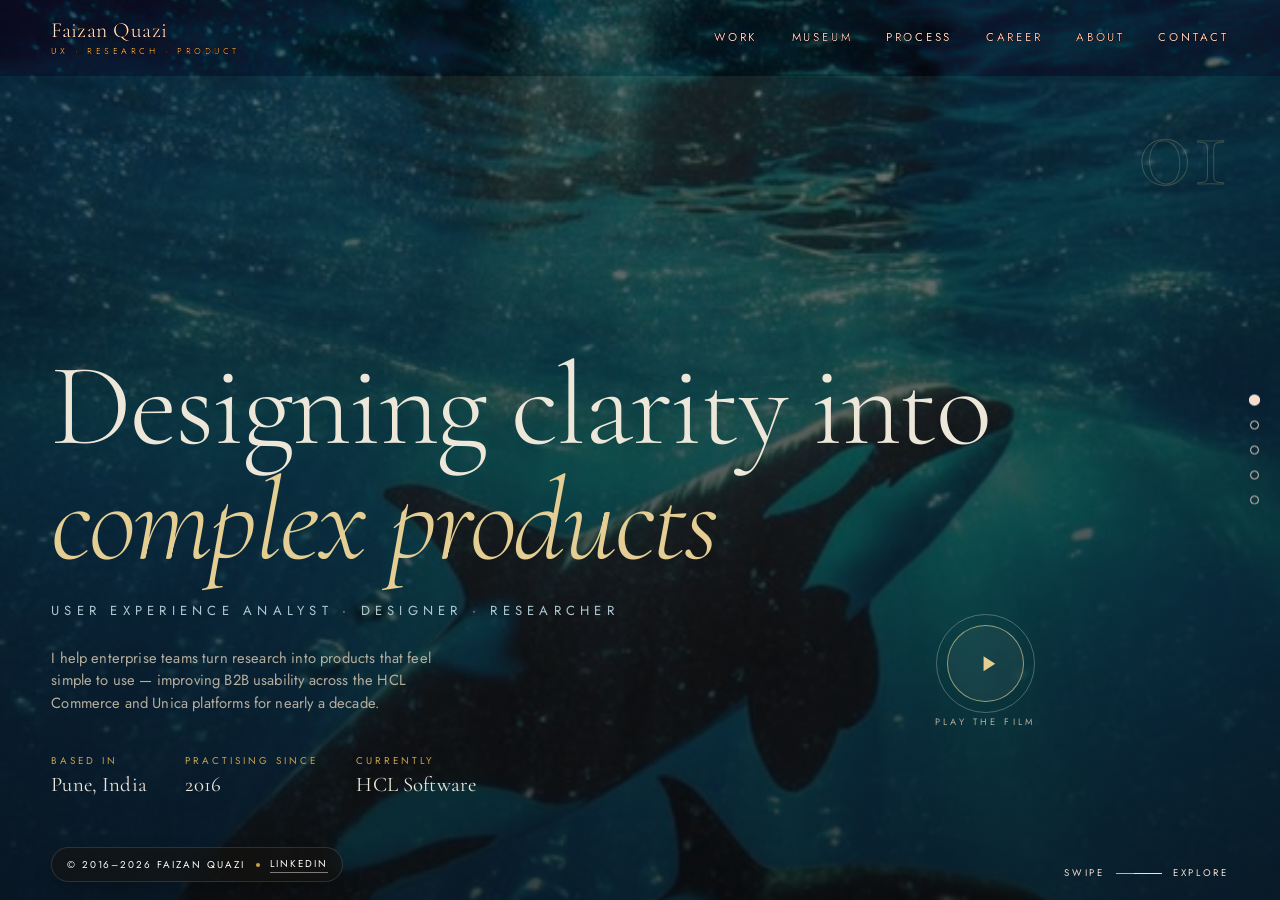
==== commit 5de14d69: "Update index.html" ====
--- a/index.html
+++ b/index.html
@@ -263,59 +263,59 @@
         <!-- Interactive Expertise Grid with Icon Placeholders (Aligned with Resume) -->
 <div class="expertise-grid reveal" data-d="2">
   <div class="expertise-card">
-    <div class="expertise-icon"><svg viewBox="0 0 24 24" fill="none" stroke="currentColor" stroke-width="1.6" stroke-linecap="round" stroke-linejoin="round" aria-hidden="true"><circle cx="11" cy="11" r="8"/><path d="m21 21-4.3-4.3"/></svg></div>
+    <div class="expertise-icon"><img class="exp3d" src="assets/icons/3d/research.png" alt="" loading="lazy" decoding="async" onerror="this.remove()" onload="var s=this.parentNode.querySelector('.exp-line');if(s)s.style.display='none';"><svg class="exp-line" viewBox="0 0 24 24" fill="none" stroke="currentColor" stroke-width="1.6" stroke-linecap="round" stroke-linejoin="round" aria-hidden="true"><circle cx="11" cy="11" r="8"/><path d="m21 21-4.3-4.3"/></svg></div>
     <div class="expertise-content">
       <span class="num">01</span>
       <span class="title">UX Research &amp; Interviews</span>
     </div>
   </div>
   <div class="expertise-card">
-    <div class="expertise-icon"><svg viewBox="0 0 24 24" fill="none" stroke="currentColor" stroke-width="1.6" stroke-linecap="round" stroke-linejoin="round" aria-hidden="true"><path d="M16 21v-2a4 4 0 0 0-4-4H6a4 4 0 0 0-4 4v2"/><circle cx="9" cy="7" r="4"/><path d="M22 21v-2a4 4 0 0 0-3-3.87"/><path d="M16 3.13a4 4 0 0 1 0 7.75"/></svg></div>
+    <div class="expertise-icon"><img class="exp3d" src="assets/icons/3d/user-centered.png" alt="" loading="lazy" decoding="async" onerror="this.remove()" onload="var s=this.parentNode.querySelector('.exp-line');if(s)s.style.display='none';"><svg class="exp-line" viewBox="0 0 24 24" fill="none" stroke="currentColor" stroke-width="1.6" stroke-linecap="round" stroke-linejoin="round" aria-hidden="true"><path d="M16 21v-2a4 4 0 0 0-4-4H6a4 4 0 0 0-4 4v2"/><circle cx="9" cy="7" r="4"/><path d="M22 21v-2a4 4 0 0 0-3-3.87"/><path d="M16 3.13a4 4 0 0 1 0 7.75"/></svg></div>
     <div class="expertise-content">
       <span class="num">02</span>
-      <span class="title">Personas &amp; Segmentation</span>
+      <span class="title">User-Centered Design</span>
     </div>
   </div>
   <div class="expertise-card">
-    <div class="expertise-icon"><svg viewBox="0 0 24 24" fill="none" stroke="currentColor" stroke-width="1.6" stroke-linecap="round" stroke-linejoin="round" aria-hidden="true"><circle cx="6" cy="19" r="3"/><path d="M9 19h8.5a3.5 3.5 0 0 0 0-7h-11a3.5 3.5 0 0 1 0-7H15"/><circle cx="18" cy="5" r="3"/></svg></div>
+    <div class="expertise-icon"><img class="exp3d" src="assets/icons/3d/ia.png" alt="" loading="lazy" decoding="async" onerror="this.remove()" onload="var s=this.parentNode.querySelector('.exp-line');if(s)s.style.display='none';"><svg class="exp-line" viewBox="0 0 24 24" fill="none" stroke="currentColor" stroke-width="1.6" stroke-linecap="round" stroke-linejoin="round" aria-hidden="true"><rect x="16" y="16" width="6" height="6" rx="1"/><rect x="2" y="16" width="6" height="6" rx="1"/><rect x="9" y="2" width="6" height="6" rx="1"/><path d="M5 16v-3a1 1 0 0 1 1-1h12a1 1 0 0 1 1 1v3"/><path d="M12 12V8"/></svg></div>
     <div class="expertise-content">
       <span class="num">03</span>
-      <span class="title">Journey Mapping &amp; Flows</span>
+      <span class="title">Information Architecture</span>
     </div>
   </div>
   <div class="expertise-card">
-    <div class="expertise-icon"><svg viewBox="0 0 24 24" fill="none" stroke="currentColor" stroke-width="1.6" stroke-linecap="round" stroke-linejoin="round" aria-hidden="true"><rect x="16" y="16" width="6" height="6" rx="1"/><rect x="2" y="16" width="6" height="6" rx="1"/><rect x="9" y="2" width="6" height="6" rx="1"/><path d="M5 16v-3a1 1 0 0 1 1-1h12a1 1 0 0 1 1 1v3"/><path d="M12 12V8"/></svg></div>
+    <div class="expertise-icon"><img class="exp3d" src="assets/icons/3d/interaction.png" alt="" loading="lazy" decoding="async" onerror="this.remove()" onload="var s=this.parentNode.querySelector('.exp-line');if(s)s.style.display='none';"><svg class="exp-line" viewBox="0 0 24 24" fill="none" stroke="currentColor" stroke-width="1.6" stroke-linecap="round" stroke-linejoin="round" aria-hidden="true"><circle cx="6" cy="19" r="3"/><path d="M9 19h8.5a3.5 3.5 0 0 0 0-7h-11a3.5 3.5 0 0 1 0-7H15"/><circle cx="18" cy="5" r="3"/></svg></div>
     <div class="expertise-content">
       <span class="num">04</span>
-      <span class="title">Information Architecture</span>
+      <span class="title">Interaction Design &amp; Flows</span>
     </div>
   </div>
   <div class="expertise-card tool">
-    <div class="expertise-icon"><svg viewBox="0 0 24 24" fill="none" stroke="currentColor" stroke-width="1.6" stroke-linecap="round" stroke-linejoin="round" aria-hidden="true"><path d="M12 19l7-7 3 3-7 7-3-3z"/><path d="M18 13l-1.5-7.5L2 2l3.5 14.5L13 18l5-5z"/><path d="M2 2l7.586 7.586"/><circle cx="11" cy="11" r="2"/></svg></div>
+    <div class="expertise-icon"><img class="exp3d" src="assets/icons/3d/wireframing.png" alt="" loading="lazy" decoding="async" onerror="this.remove()" onload="var s=this.parentNode.querySelector('.exp-line');if(s)s.style.display='none';"><svg class="exp-line" viewBox="0 0 24 24" fill="none" stroke="currentColor" stroke-width="1.6" stroke-linecap="round" stroke-linejoin="round" aria-hidden="true"><line x1="22" y1="6" x2="2" y2="6"/><line x1="22" y1="18" x2="2" y2="18"/><line x1="6" y1="2" x2="6" y2="22"/><line x1="18" y1="2" x2="18" y2="22"/></svg></div>
     <div class="expertise-content">
       <span class="num">05</span>
       <span class="title">Wireframing &amp; Prototyping</span>
     </div>
   </div>
   <div class="expertise-card tool">
-    <div class="expertise-icon"><svg viewBox="0 0 24 24" fill="none" stroke="currentColor" stroke-width="1.6" stroke-linecap="round" stroke-linejoin="round" aria-hidden="true"><rect width="8" height="4" x="8" y="2" rx="1" ry="1"/><path d="M16 4h2a2 2 0 0 1 2 2v14a2 2 0 0 1-2 2H6a2 2 0 0 1-2-2V6a2 2 0 0 1 2-2h2"/><path d="m9 14 2 2 4-4"/></svg></div>
+    <div class="expertise-icon"><img class="exp3d" src="assets/icons/3d/usability.png" alt="" loading="lazy" decoding="async" onerror="this.remove()" onload="var s=this.parentNode.querySelector('.exp-line');if(s)s.style.display='none';"><svg class="exp-line" viewBox="0 0 24 24" fill="none" stroke="currentColor" stroke-width="1.6" stroke-linecap="round" stroke-linejoin="round" aria-hidden="true"><rect width="8" height="4" x="8" y="2" rx="1" ry="1"/><path d="M16 4h2a2 2 0 0 1 2 2v14a2 2 0 0 1-2 2H6a2 2 0 0 1-2-2V6a2 2 0 0 1 2-2h2"/><path d="m9 14 2 2 4-4"/></svg></div>
     <div class="expertise-content">
       <span class="num">06</span>
       <span class="title">Usability Testing</span>
     </div>
   </div>
   <div class="expertise-card tool">
-    <div class="expertise-icon"><svg viewBox="0 0 24 24" fill="none" stroke="currentColor" stroke-width="1.6" stroke-linecap="round" stroke-linejoin="round" aria-hidden="true"><path d="m11 17 2 2a1 1 0 1 0 3-3"/><path d="m14 14 2.5 2.5a1 1 0 1 0 3-3l-3.88-3.88a3 3 0 0 0-4.24 0l-.88.88a1 1 0 1 1-3-3l2.81-2.81a5.79 5.79 0 0 1 7.06-.87l.47.28a2 2 0 0 0 1.42.25L21 4"/><path d="m21 3 1 11h-2"/><path d="M3 3 2 14l6.5 6.5a1 1 0 1 0 3-3"/><path d="M3 4h8"/></svg></div>
+    <div class="expertise-icon"><img class="exp3d" src="assets/icons/3d/visual.png" alt="" loading="lazy" decoding="async" onerror="this.remove()" onload="var s=this.parentNode.querySelector('.exp-line');if(s)s.style.display='none';"><svg class="exp-line" viewBox="0 0 24 24" fill="none" stroke="currentColor" stroke-width="1.6" stroke-linecap="round" stroke-linejoin="round" aria-hidden="true"><path d="M12 19l7-7 3 3-7 7-3-3z"/><path d="M18 13l-1.5-7.5L2 2l3.5 14.5L13 18l5-5z"/><path d="M2 2l7.586 7.586"/><circle cx="11" cy="11" r="2"/></svg></div>
     <div class="expertise-content">
       <span class="num">07</span>
-      <span class="title">Stakeholder Collaboration</span>
+      <span class="title">Visual Design &amp; Mockups</span>
     </div>
   </div>
   <div class="expertise-card tool">
-    <div class="expertise-icon"><svg viewBox="0 0 24 24" fill="none" stroke="currentColor" stroke-width="1.6" stroke-linecap="round" stroke-linejoin="round" aria-hidden="true"><path d="M5.5 8.5 9 12l-3.5 3.5L2 12l3.5-3.5Z"/><path d="m12 2 3.5 3.5L12 9 8.5 5.5 12 2Z"/><path d="M18.5 8.5 22 12l-3.5 3.5L15 12l3.5-3.5Z"/><path d="m12 15 3.5 3.5L12 22l-3.5-3.5L12 15Z"/></svg></div>
+    <div class="expertise-icon"><svg class="exp-figma" viewBox="0 0 38 57" xmlns="http://www.w3.org/2000/svg" aria-label="Figma"><path fill="#1ABCFE" d="M19 28.5a9.5 9.5 0 1 1 19 0 9.5 9.5 0 0 1-19 0z"/><path fill="#0ACF83" d="M0 47.5A9.5 9.5 0 0 1 9.5 38H19v9.5a9.5 9.5 0 1 1-19 0z"/><path fill="#FF7262" d="M19 0v19h9.5a9.5 9.5 0 1 0 0-19H19z"/><path fill="#F24E1E" d="M0 9.5A9.5 9.5 0 0 0 9.5 19H19V0H9.5A9.5 9.5 0 0 0 0 9.5z"/><path fill="#A259FF" d="M0 28.5A9.5 9.5 0 0 0 9.5 38H19V19H9.5A9.5 9.5 0 0 0 0 28.5z"/></svg></div>
     <div class="expertise-content">
       <span class="num">08</span>
-      <span class="title">Design Systems &amp; IA</span>
+      <span class="title">Figma</span>
     </div>
   </div>
 </div>
--- a/styles.css
+++ b/styles.css
@@ -320,8 +320,9 @@
 /* =====================================================================
    08 · CHAPTER 03 · CAREER TIMELINE (index)
    ===================================================================== */
-.career-timeline{ display:grid; grid-template-columns:repeat(auto-fit, minmax(170px, 1fr));
-  gap:1.4rem; margin-top:3rem; border-top:1px solid rgba(237,231,218,0.15); padding-top:2.2rem; }
+.career-timeline{ display:flex; align-items:stretch; gap:2.2rem;
+  margin-top:3rem; border-top:1px solid rgba(237,231,218,0.15); padding-top:2.6rem; }
+.career-item{ flex:1 1 0; min-width:0; }
 .career-item{ position:relative; padding:1.5rem 1.7rem 1.7rem; border:1px solid rgba(237,231,218,0.12);
   border-radius:14px; background:rgba(20,19,15,0.35); transition:all .4s var(--ease); }
 .career-item:hover{ border-color:var(--gold-soft); background:rgba(20,19,15,0.55);
@@ -351,9 +352,13 @@
 .expertise-card::after{ content:''; position:absolute; top:-50%; left:-100%; width:50%; height:200%;
   background:linear-gradient(120deg, transparent, rgba(255,255,255,0.6), transparent); transition:left .6s; }
 .expertise-card:hover::after{ left:250%; }
-.expertise-icon{ width:52px; height:52px; border-radius:12px; background:rgba(20,19,15,0.06);
-  display:flex; align-items:center; justify-content:center; flex-shrink:0; transition:transform .4s var(--ease); }
-.expertise-card:hover .expertise-icon{ transform:scale(1.08); }
+.expertise-icon{
+  /* NO container — the 3D PNG is the icon. Just a sized, transparent box. */
+  width:60px; height:60px; flex-shrink:0;
+  display:grid; place-items:center;
+  background:none; border:0; border-radius:0; box-shadow:none; overflow:visible;
+}
+.expertise-card:hover .expertise-icon{ transform:none; }
 .expertise-icon .ico-placeholder{ font-size:1.65rem; opacity:.85; }
 .expertise-content{ display:flex; flex-direction:column; min-width:0; }
 .expertise-content .num{ font-size:.68rem; letter-spacing:.32em; text-transform:uppercase;
@@ -770,7 +775,7 @@
   /* ---- chapter 04 expertise — clean two-up, no clipping ---- */
   .expertise-grid{ grid-template-columns:repeat(2,1fr); gap:.8rem; }
   .expertise-card{ padding:1.1rem 1rem; gap:.8rem; }
-  .expertise-icon{ width:44px; height:44px; }
+  .expertise-icon{ width:54px; height:54px; }
   .expertise-content .title{ font-size:1.02rem; }
 
   .value-row{ grid-template-columns:1fr; }
@@ -901,3 +906,116 @@
   /* When the embed auto-opens on mobile it should sit flush, no big jump */
   .prototype-embed .embed-frame iframe{ height:440px; }
 }
+
+/* =====================================================================
+   18 · FINALISATION POLISH  (hero highlight, named-class hooks, SVG icons)
+   ===================================================================== */
+/* gold emphasis word in the About / Contact heroes (matches hero h1 em) */
+.page-hero .highlight{ color:var(--gold-pale); font-style:italic; }
+.page-hero--dark{ background:var(--charcoal); }
+.page-hero--premium{ background:linear-gradient(160deg,#1c1a15 0%,#14130f 55%,#0f0e0a 100%); }
+.page-hero .hero-content{ width:100%; }
+
+/* careers timeline header layout (named in markup, previously unstyled) */
+.full-timeline{ max-width:920px; }
+.timeline-header-left{ display:flex; flex-direction:column; gap:.35rem; text-align:left; }
+
+/* expertise icons — inline Lucide line-SVGs, themed to the gold accent */
+.expertise-icon svg{ width:24px; height:24px; color:var(--gold-pale); }
+.expertise-card:hover .expertise-icon svg{ color:var(--gold-soft); }
+@media (max-width:760px){ .expertise-icon svg{ width:22px; height:22px; } }
+
+/* =====================================================================
+   19 · EXPERTISE ICONS — 3D-logo upgrade path
+   Each card ships a crisp inline line-SVG (.exp-line). Drop a matching
+   3D PNG into assets/icons/3d/<name>.png and it auto-upgrades:
+   the image loads on top and hides the line fallback; if the file is
+   missing the line icon simply stays. Figma uses its real colour logo.
+   ===================================================================== */
+.expertise-icon .exp3d{
+  /* the whole transparent 3D object, shown intact and floating */
+  width:100%; height:100%; object-fit:contain; transform:none;
+  /* gentle grounding shadow under the object so it sits on the card */
+  filter:drop-shadow(0 8px 12px rgba(20,19,15,0.30));
+  transition:transform .45s var(--ease), filter .45s var(--ease);
+  will-change:transform;
+}
+.expertise-card:hover .expertise-icon .exp3d{
+  transform:translateY(-3px) scale(1.07) rotate(-1deg);   /* lively 3D lift */
+  filter:drop-shadow(0 14px 18px rgba(20,19,15,0.34));
+}
+/* line-icon fallback (only shows if a PNG is missing) — back to gold on the light card */
+.expertise-icon .exp-line{ width:26px; height:26px; color:var(--gold); filter:none; }
+.expertise-card:hover .expertise-icon .exp-line{ color:var(--gold-soft); }
+.expertise-icon .exp-figma{ width:auto; height:34px; filter:none; }
+
+@media (max-width:760px){
+  .expertise-icon{ width:54px; height:54px; }
+  .expertise-icon .exp-line{ width:24px; height:24px; }
+  .expertise-icon .exp-figma{ height:30px; }
+}
+
+/* =====================================================================
+   20 · CAREER TIMELINE — neural links between roles
+   Desktop: a glowing gold synapse sits in the gap between each role.
+   Mobile (stacked): the same link rotates to connect top-to-bottom.
+   Pure CSS pseudo-elements, no markup change.
+   ===================================================================== */
+.career-timeline{ position:relative; }
+
+/* the pathway line, drawn in the gap to the right of each item */
+.career-item:not(:last-child)::after{
+  content:''; position:absolute; top:50%; left:100%;
+  width:2.2rem; height:2px; transform:translateY(-50%);
+  background:linear-gradient(90deg,
+    rgba(176,137,47,0) 0%, var(--gold-soft) 22%,
+    var(--gold-pale) 50%, var(--gold-soft) 78%, rgba(176,137,47,0) 100%);
+  z-index:1; pointer-events:none;
+}
+/* the synapse node, centred on the pathway */
+.career-item:not(:last-child)::before{
+  content:''; position:absolute; top:50%; left:calc(100% + 1.1rem);
+  width:8px; height:8px; border-radius:50%; transform:translate(-50%,-50%);
+  background:radial-gradient(circle at 35% 30%, #fff7e6, var(--gold-pale) 45%, var(--gold) 100%);
+  box-shadow:0 0 0 3px rgba(176,137,47,0.16), 0 0 10px 2px rgba(201,162,74,0.5);
+  z-index:2; pointer-events:none;
+  animation:career-synapse 2.8s var(--ease) infinite;
+}
+/* link feeding the current role glows a touch warmer */
+.career-item.current{ }
+.career-item:nth-last-child(2)::after{
+  background:linear-gradient(90deg,
+    rgba(176,137,47,0) 0%, var(--gold) 30%, var(--gold-pale) 50%, var(--gold) 70%, rgba(176,137,47,0) 100%);
+}
+@keyframes career-synapse{
+  0%,100%{ box-shadow:0 0 0 3px rgba(176,137,47,0.14), 0 0 8px 1px rgba(201,162,74,0.4); }
+  50%    { box-shadow:0 0 0 4px rgba(176,137,47,0.22), 0 0 15px 3px rgba(201,162,74,0.7); }
+}
+
+/* small laptops: keep the row, tighten so five fit cleanly */
+@media (max-width:1080px){
+  .career-timeline{ gap:1.7rem; }
+  .career-item{ padding:1.15rem 1.1rem 1.25rem; }
+  .career-year{ font-size:1.3rem; }
+  .career-role .company{ font-size:.98rem; }
+  .career-item:not(:last-child)::after{ width:1.7rem; }
+  .career-item:not(:last-child)::before{ left:calc(100% + 0.85rem); }
+}
+
+/* mobile: stack, and rotate the neural link to run top -> bottom */
+@media (max-width:760px){
+  .career-timeline{ flex-direction:column; gap:1.8rem; }
+  .career-item:not(:last-child)::after{
+    top:100%; left:50%; width:2px; height:1.8rem; transform:translateX(-50%);
+    background:linear-gradient(180deg,
+      rgba(176,137,47,0) 0%, var(--gold-soft) 22%,
+      var(--gold-pale) 50%, var(--gold-soft) 78%, rgba(176,137,47,0) 100%);
+  }
+  .career-item:not(:last-child)::before{
+    top:calc(100% + 0.9rem); left:50%; transform:translate(-50%,-50%);
+  }
+}
+
+@media (prefers-reduced-motion:reduce){
+  .career-item:not(:last-child)::before{ animation:none; }
+}
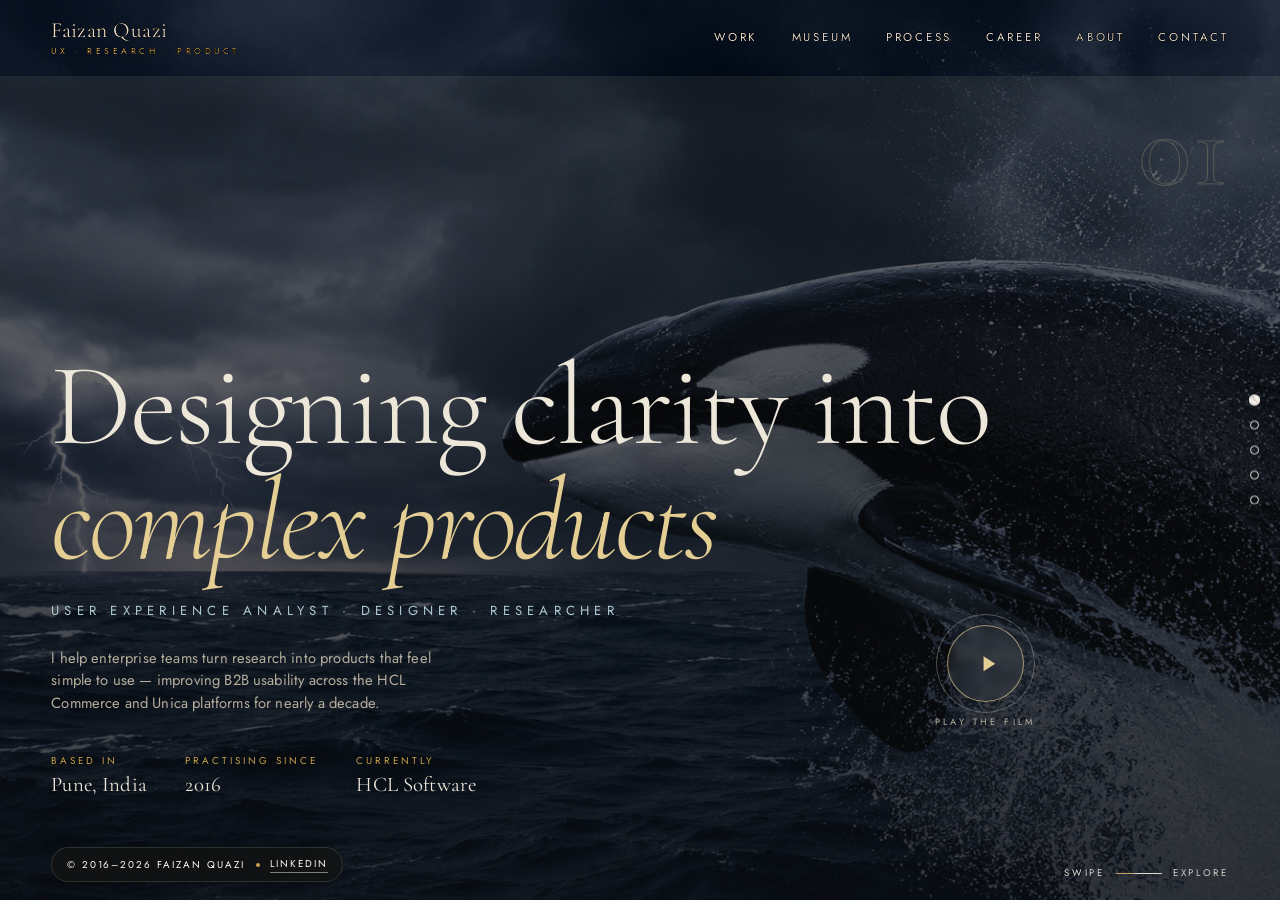
==== commit de211c97: "Replace img tag with picture for responsive images" ====
--- a/index.html
+++ b/index.html
@@ -46,7 +46,15 @@
     <section class="chapter hero chapter--dark">
       <div class="media media--dark hero-media">
         <!-- HD orca still shown until the visitor presses play -->
-        <img class="hero-poster" src="assets/hero-orca-poster.jpg" alt="Orca in deep water">
+        <picture class="hero-poster">
+  <source
+    media="(max-width:768px)"
+    srcset="assets/hero-orca-poster-mobile.jpg">
+
+  <img
+    src="assets/hero-orca-poster.jpg"
+    alt="Orca in deep water">
+</picture>
         <!-- Video stays hidden + paused until play is clicked -->
         <video class="hero-video" muted loop playsinline preload="none" poster="assets/hero-orca-poster.jpg">
           <source src="assets/orca-hero.mp4" type="video/mp4">
@@ -311,8 +319,8 @@
       <span class="title">Visual Design &amp; Mockups</span>
     </div>
   </div>
-  <div class="expertise-card tool">
-    <div class="expertise-icon"><svg class="exp-figma" viewBox="0 0 38 57" xmlns="http://www.w3.org/2000/svg" aria-label="Figma"><path fill="#1ABCFE" d="M19 28.5a9.5 9.5 0 1 1 19 0 9.5 9.5 0 0 1-19 0z"/><path fill="#0ACF83" d="M0 47.5A9.5 9.5 0 0 1 9.5 38H19v9.5a9.5 9.5 0 1 1-19 0z"/><path fill="#FF7262" d="M19 0v19h9.5a9.5 9.5 0 1 0 0-19H19z"/><path fill="#F24E1E" d="M0 9.5A9.5 9.5 0 0 0 9.5 19H19V0H9.5A9.5 9.5 0 0 0 0 9.5z"/><path fill="#A259FF" d="M0 28.5A9.5 9.5 0 0 0 9.5 38H19V19H9.5A9.5 9.5 0 0 0 0 28.5z"/></svg></div>
+<div class="expertise-card tool">
+    <div class="expertise-icon"><img class="exp3d" src="assets/icons/3d/figma.png" alt="" loading="lazy" decoding="async" onerror="this.remove()" onload="var s=this.parentNode.querySelector('.exp-line');if(s)s.style.display='none';"><svg class="exp-line" viewBox="0 0 24 24" fill="none" stroke="currentColor" stroke-width="1.6" stroke-linecap="round" stroke-linejoin="round" aria-hidden="true"><path d="M12 19l7-7 3 3-7 7-3-3z"/><path d="M18 13l-1.5-7.5L2 2l3.5 14.5L13 18l5-5z"/><path d="M2 2l7.586 7.586"/><circle cx="11" cy="11" r="2"/></svg></div>
     <div class="expertise-content">
       <span class="num">08</span>
       <span class="title">Figma</span>
--- a/styles.css
+++ b/styles.css
@@ -238,6 +238,12 @@
 .hero-media img,
 .hero-media video{ position:absolute; inset:0; width:100%; height:100%;
   object-fit:cover; object-position:center 45%; }
+  .hero-media picture {
+  position: absolute;
+  inset: 0;
+  width: 100%;
+  height: 100%;
+}
 .hero-media .hero-poster{ z-index:0; }
 .hero-media video{ z-index:1; opacity:0; transition:opacity .8s var(--ease); }
 .hero-media.playing video{ opacity:1; }
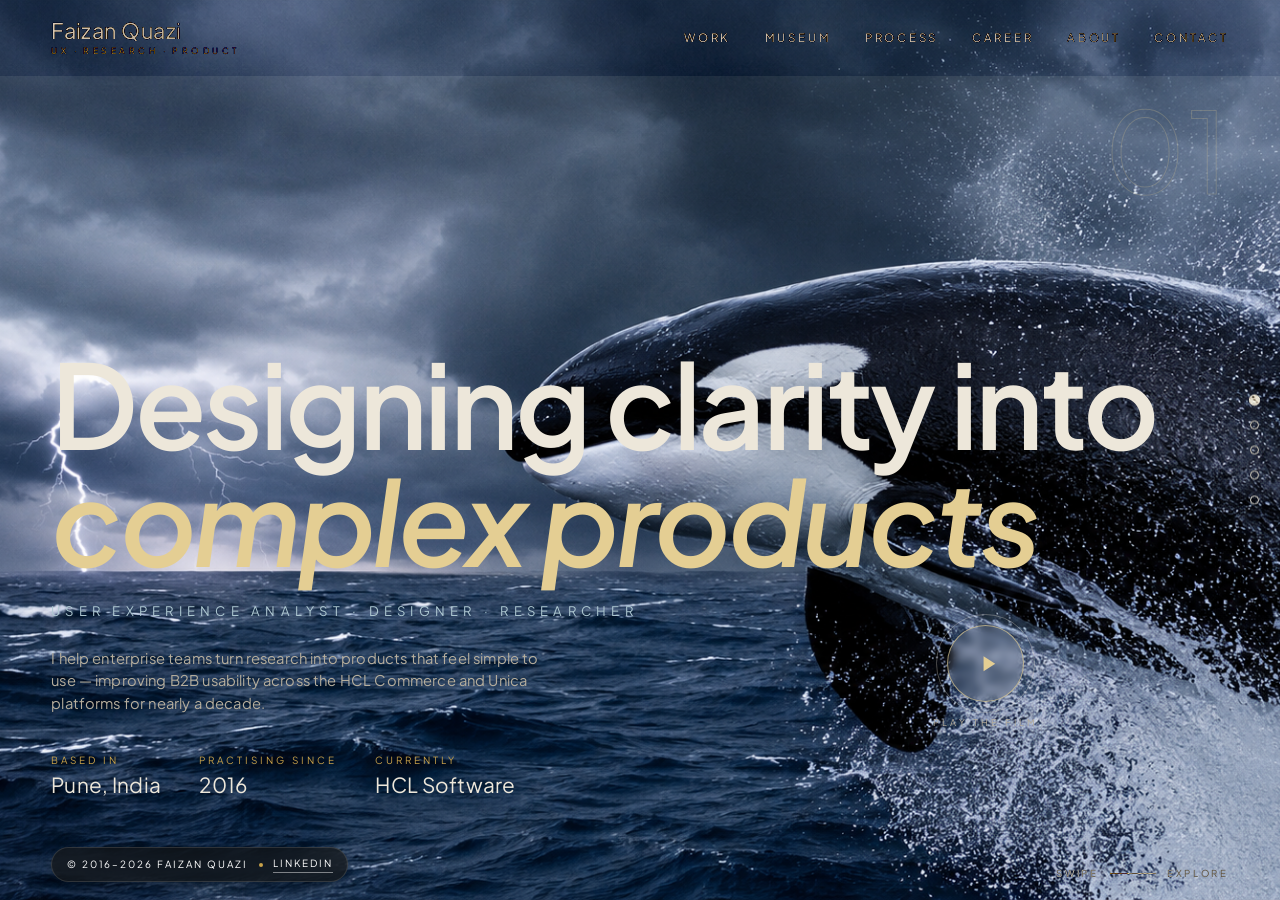
==== commit c26f4e88: "Replace font link with Plus Jakarta Sans" ====
--- a/index.html
+++ b/index.html
@@ -7,7 +7,7 @@
 <meta name="description" content="Faizan Quazi — User Experience Analyst, Designer and Researcher. Enterprise UX work, process and career.">
 <link rel="preconnect" href="https://fonts.googleapis.com">
 <link rel="preconnect" href="https://fonts.gstatic.com" crossorigin>
-<link href="https://fonts.googleapis.com/css2?family=Cormorant+Garamond:ital,wght@0,300;0,400;0,500;0,600;1,400;1,500&family=Jost:wght@300;400;500&display=swap" rel="stylesheet">
+<link href="https://fonts.googleapis.com/css2?family=Plus+Jakarta+Sans:ital,wght@0,300;0,400;0,500;0,600;0,700;1,400;1,500;1,600&display=swap" rel="stylesheet">
 <link rel="stylesheet" href="styles.css">
 </head>
 <body>
--- a/styles.css
+++ b/styles.css
@@ -9,7 +9,7 @@
    02 Reset & base      09 Chapter 04 — Expertise
    03 Atoms             10 Chapter 05 — Contact
    04 Media system      11 Page shell (sub-pages)
-   05 Navigation        12 Work museum
+   05 Navigation        12 Work museumAAAAAAAA
    06 Pager & chapters  13 Careers timeline
    07 Chapter 01 — Hero 14 About / Contact page / Prototype
    15 Reveal · scroll-progress
@@ -42,8 +42,8 @@
   --on-dark:      #EDE7DA;
   --on-dark-soft: #B6AE9D;
 
-  --display: "Cormorant Garamond", Georgia, serif;
-  --ui:      "Jost", "Helvetica Neue", Arial, sans-serif;
+  --display: "Plus Jakarta Sans", "Helvetica Neue", Arial, sans-serif;
+  --ui:      "Plus Jakarta Sans", "Helvetica Neue", Arial, sans-serif;
 
   --gut:  clamp(1.25rem, 4vw, 4rem);
   --maxw: 1500px;
@@ -67,7 +67,7 @@
 a{ color:inherit; text-decoration:none; }
 button{ font:inherit; color:inherit; cursor:pointer; background:none; border:none; }
 ul{ list-style:none; }
-h1,h2,h3,h4{ font-family:var(--display); font-weight:500; line-height:1.02; letter-spacing:-.01em; }
+h1,h2,h3,h4{ font-family:var(--display); font-weight:600; line-height:1.08; letter-spacing:-.022em; }
 body::before{
   content:""; position:fixed; inset:0; z-index:0; pointer-events:none;
   background-image:radial-gradient(rgba(20,19,15,.025) 1px, transparent 1px);
@@ -176,17 +176,41 @@
 .copyright a{ border-bottom:1px solid rgba(255,255,255,.4); padding-bottom:1px; }
 .copyright a:hover{ color:var(--gold-pale); }
 .copyright .dot{ width:4px; height:4px; border-radius:50%; background:var(--gold-soft); }
-.pager ~ .copyright{
-  mix-blend-mode:normal; color:#fff;
-  background:rgba(20,19,15,.6);
-  -webkit-backdrop-filter:blur(10px); backdrop-filter:blur(10px);
-  padding:.5rem .9rem; border-radius:50px;
-  border:1px solid rgba(237,231,218,.14);
-  box-shadow:0 8px 24px -10px rgba(0,0,0,.55);
-}
-.pager ~ .copyright a{ color:#fff; border-bottom-color:rgba(255,255,255,.45); }
-.pager ~ .copyright a:hover{ color:var(--gold-pale); }
-
+/* Floating Copyright Chip - All Pages */
+
+.copyright {
+  mix-blend-mode: normal;
+  color: #fff;
+  
+  background: rgba(20, 19, 15, .6);
+  -webkit-backdrop-filter: blur(10px);
+  backdrop-filter: blur(10px);
+  
+  padding: .5rem .9rem;
+  border-radius: 50px;
+  
+  border: 1px solid rgba(237, 231, 218, .14);
+  box-shadow: 0 8px 24px -10px rgba(0, 0, 0, .55);
+  
+  transition:
+    opacity .35s ease,
+    transform .35s ease,
+    filter .35s ease;
+}
+
+.copyright a {
+  color: #fff;
+  border-bottom-color: rgba(255, 255, 255, .45);
+}
+
+.copyright a:hover {
+  color: var(--gold-pale);
+}
+.copyright.footer-visible {
+  opacity: 0;
+  transform: translateY(12px);
+  pointer-events: none;
+}
 /* =====================================================================
    07 · HORIZONTAL CHAPTER PAGER  (index)
    ===================================================================== */
@@ -248,8 +272,8 @@
 .hero-media video{ z-index:1; opacity:0; transition:opacity .8s var(--ease); }
 .hero-media.playing video{ opacity:1; }
 
-.hero h1{ font-size:clamp(2.3rem, min(10.5vw, 13vh), 8rem); font-weight:300;
-  color:var(--on-dark); letter-spacing:-.02em; line-height:.98; }
+.hero h1{ font-size:clamp(2.3rem, min(10.5vw, 13vh), 8rem); font-weight:600;
+  color:var(--on-dark); letter-spacing:-.03em; line-height:1.0; }
 .hero h1 em{ font-style:italic; color:var(--gold-pale); }
 .hero .role{ font-size:.82rem; letter-spacing:.4em; text-transform:uppercase;
   color:var(--ocean-pale); margin:1.4rem 0 .4rem; }
@@ -462,7 +486,7 @@
 .tnode ul.dots li::before{ content:""; position:absolute; left:0; top:.6em; width:5px; height:1px; background:var(--gold); }
 
 .timeline-card{ position:relative; background:var(--warm-white); border:1px solid var(--line);
-  border-radius:20px; margin-bottom:1.6rem; overflow:hidden;
+  border-radius:20px; margin-bottom:1.6rem; width:min(1100px, 90%); overflow:hidden;
   box-shadow:0 8px 25px -10px rgba(20,19,15,0.08); transition:all .4s var(--ease-ui); }
 .timeline-card:hover{ box-shadow:0 20px 45px -12px rgba(20,19,15,0.12); transform:translateY(-4px); border-color:var(--gold-soft); }
 .timeline-card:hover::before{ content:''; position:absolute; left:0; top:0; bottom:0; width:4px; background:var(--gold); opacity:.15; }
@@ -618,7 +642,7 @@
   padding-top:1.8rem; display:flex; justify-content:space-between; gap:1rem; flex-wrap:wrap;
   font-size:.62rem; letter-spacing:.18em; text-transform:uppercase; color:var(--on-dark-soft); }
 
-.prototype-section{ margin:3.5rem 0 4.5rem; }
+.prototype-section{ margin:3.5rem 0 3.5rem; }
 .prototype-header{ display:flex; align-items:flex-end; justify-content:space-between;
   margin-bottom:1.2rem; padding-bottom:1.2rem; border-bottom:1px solid var(--line); }
 .prototype-header h3{ font-family:var(--display); font-size:1.75rem; color:#0f2a38; margin:0; }
@@ -923,7 +947,7 @@
 .page-hero .hero-content{ width:100%; }
 
 /* careers timeline header layout (named in markup, previously unstyled) */
-.full-timeline{ max-width:920px; }
+.full-timeline{ max-width:1200px; }
 .timeline-header-left{ display:flex; flex-direction:column; gap:.35rem; text-align:left; }
 
 /* expertise icons — inline Lucide line-SVGs, themed to the gold accent */
@@ -1025,3 +1049,427 @@
 @media (prefers-reduced-motion:reduce){
   .career-item:not(:last-child)::before{ animation:none; }
 }
+/* ==================================================
+   WORK MUSEUM → PROCESS TRANSITION
+   ================================================== */
+
+.museum-exit{
+  max-width:900px;
+  margin:3rem auto 4rem;
+  text-align:center;
+  position:relative;
+}
+
+.museum-exit__line{
+  width:120px;
+  height:1px;
+  margin:0 auto 2.5rem;
+  background:linear-gradient(
+    90deg,
+    transparent,
+    var(--gold),
+    transparent
+  );
+}
+
+.museum-exit h2{
+  font-size:clamp(2.4rem,5vw,4.6rem);
+  line-height:1;
+  margin:1rem auto 1.5rem;
+  max-width:none;
+}
+
+.museum-exit h2 em{
+  color:var(--gold);
+  font-style:italic;
+}
+
+.museum-exit__text{
+  max-width:54ch;
+  margin:0 auto 2.5rem;
+  color:var(--text-soft);
+  font-size:1rem;
+  line-height:1.8;
+}
+
+.museum-exit__cta{
+  display:inline-flex;
+  align-items:center;
+  gap:1rem;
+
+  padding:1.2rem 2.4rem;
+
+  border:1px solid var(--gold);
+  color:var(--gold);
+
+  letter-spacing:.28em;
+  text-transform:uppercase;
+  font-size:.72rem;
+
+  transition:all .45s var(--ease);
+}
+
+.museum-exit__cta:hover{
+  background:var(--gold);
+  color:var(--charcoal);
+}
+
+.museum-exit__cta .arrow{
+  transition:transform .4s var(--ease);
+}
+
+.museum-exit__cta:hover .arrow{
+  transform:translateX(6px);
+}
+/* =====================================================================
+   CAREERS PAGE — PREMIUM HERO + TIMELINE ENHANCEMENTS
+   ===================================================================== */
+
+/* --- Premium Hero (calm + rich) --- */
+.page-hero--premium {
+  background: linear-gradient(160deg, #1c1a15 0%, #14130f 55%, #0f0e0a 100%);
+  color: var(--on-dark);
+}
+
+.page-hero--premium .hero-content {
+  max-width: 820px;
+}
+
+.page-hero--premium h1 {
+  font-size: clamp(2.8rem, 7vw, 5.8rem);
+  line-height: 1.05;
+  margin-bottom: 1.4rem;
+}
+
+.page-hero--premium .lede {
+  max-width: 58ch;
+  font-size: 1.08rem;
+  line-height: 1.7;
+  color: var(--on-dark-soft);
+}
+
+.page-hero--premium .lede p {
+  margin-bottom: 1rem;
+}
+
+.page-hero--premium .lede p:last-child {
+  margin-bottom: 0;
+}
+
+/* Meta Information (Currently + Focus) */
+.hero-meta {
+  display: flex;
+  gap: 3.5rem;
+  margin-top: 2.8rem;
+  flex-wrap: wrap;
+}
+
+.meta-item {
+  display: flex;
+  flex-direction: column;
+  gap: 0.35rem;
+}
+
+.meta-label {
+  font-size: 0.68rem;
+  letter-spacing: 0.32em;
+  text-transform: uppercase;
+  color: var(--gold-soft);
+  font-weight: 500;
+}
+
+.meta-value {
+  font-family: var(--display);
+  font-size: 1.35rem;
+  color: var(--on-dark);
+  line-height: 1.2;
+}
+
+/* Elegant Scroll Prompt */
+.hero-scroll {
+  display: flex;
+  align-items: center;
+  gap: 1rem;
+  margin-top: 3.2rem;
+}
+
+.scroll-text {
+  font-size: 0.75rem;
+  letter-spacing: 2.5px;
+  text-transform: uppercase;
+  color: var(--on-dark-soft);
+}
+
+.scroll-line {
+  width: 70px;
+  height: 1px;
+  background: linear-gradient(to right, var(--gold-pale), transparent);
+  position: relative;
+}
+
+.scroll-line::after {
+  content: '';
+  position: absolute;
+  top: -2px;
+  left: 0;
+  width: 7px;
+  height: 5px;
+  background: var(--gold-pale);
+  border-radius: 50%;
+  animation: scrollPulse 2.2s infinite ease-in-out;
+}
+
+@keyframes scrollPulse {
+  0%, 100% { opacity: 0.4; transform: translateX(0); }
+  50% { opacity: 1; transform: translateX(55px); }
+}
+
+/* --- Timeline Cards Strengthening (Premium Feel) --- */
+.full-timeline {
+  max-width: 1100px;
+  margin: 0 auto;
+}
+
+.timeline-card {
+  background: var(--warm-white);
+  border: 1px solid var(--line);
+  border-radius: 20px;
+  margin-bottom: 1.6rem;
+  overflow: hidden;
+  box-shadow: 0 8px 25px -10px rgba(20, 19, 15, 0.08);
+  transition: all 0.4s var(--ease-ui);
+}
+
+.timeline-card:hover {
+  box-shadow: 0 20px 45px -12px rgba(20, 19, 15, 0.12);
+  transform: translateY(-4px);
+  border-color: var(--gold-soft);
+}
+
+.timeline-header {
+  width: 100%;
+  display: flex;
+  align-items: center;
+  justify-content: space-between;
+  padding: 2.1rem 2.6rem;
+  background: transparent;
+  border: none;
+  text-align: left;
+  cursor: pointer;
+  transition: background 0.3s ease;
+}
+
+.timeline-header:hover {
+  background: rgba(243, 238, 227, 0.65);
+}
+
+.timeline-header-left {
+  display: flex;
+  flex-direction: column;
+  gap: 0.35rem;
+}
+
+.timeline-header .period {
+  font-size: 0.82rem;
+  color: var(--gold);
+  letter-spacing: 1.8px;
+  text-transform: uppercase;
+  margin-bottom: 0.25rem;
+}
+
+.timeline-header .role {
+  font-family: var(--display);
+  font-size: 1.65rem;
+  color: var(--text);
+  line-height: 1.15;
+}
+
+.timeline-header .company {
+  font-size: 1.1rem;
+  color: var(--text-soft);
+  margin-top: 0.2rem;
+}
+
+.timeline-chevron {
+  width: 48px;
+  height: 48px;
+  display: flex;
+  align-items: center;
+  justify-content: center;
+  color: var(--gold-soft);
+  transition: transform 0.45s var(--ease-ui);
+  flex-shrink: 0;
+}
+
+.timeline-card.open .timeline-chevron {
+  transform: rotate(180deg);
+  color: var(--gold);
+}
+
+.timeline-body {
+  max-height: 0;
+  overflow: hidden;
+  transition: max-height 0.5s var(--ease-ui), padding 0.4s ease;
+  padding: 0 2.6rem;
+  color: var(--text-soft);
+  font-size: 1.02rem;
+  line-height: 1.75;
+}
+
+.timeline-card.open .timeline-body {
+  max-height: 680px;
+  padding: 0 2.6rem 2.6rem;
+}
+
+.timeline-body ul {
+  margin-top: 1.2rem;
+  padding-left: 1.1rem;
+}
+
+.timeline-body ul li {
+  margin-bottom: 0.75rem;
+  position: relative;
+  padding-left: 0.3rem;
+}
+
+/* Education Grid - Stronger */
+.edu-item {
+  padding: 2.4rem 2.6rem;
+  background: var(--warm-white);
+  border: 1px solid var(--line);
+  border-radius: 18px;
+  transition: all 0.4s var(--ease-ui);
+}
+
+.edu-item:hover {
+  transform: translateY(-6px);
+  box-shadow: 0 20px 45px -12px rgba(20, 19, 15, 0.1);
+  border-color: var(--gold-soft);
+}
+
+.edu-item .year {
+  font-size: 0.88rem;
+  color: var(--gold);
+  letter-spacing: 1.6px;
+  text-transform: uppercase;
+}
+
+.edu-item .degree {
+  display: block;
+  margin-top: 0.9rem;
+  font-family: var(--display);
+  font-size: 1.28rem;
+  color: var(--text);
+  line-height: 1.35;
+}
+/* Career Hero - Split Layout */
+.hero-grid {
+  display: grid;
+  grid-template-columns: 1fr 380px;
+  align-items: start;
+  gap: 4rem;
+}
+
+/* Right side meta styling */
+.hero-meta {
+  display: flex;
+  flex-direction: column;
+  gap: 2.4rem;
+  padding-top: 0.8rem;
+  border-left: 1px solid rgba(228, 206, 147, 0.18);
+  padding-left: 2.8rem;
+  margin-top: 1.5rem;
+}
+
+.meta-item {
+  display: flex;
+  flex-direction: column;
+  gap: 0.35rem;
+}
+
+.meta-label {
+  font-size: 0.72rem;
+  letter-spacing: 0.32em;
+  text-transform: uppercase;
+  color: var(--gold-soft);
+  font-weight: 500;
+}
+
+.meta-value {
+  font-family: var(--display);
+  font-size: 1.45rem;
+  color: var(--on-dark);
+  line-height: 1.2;
+}
+
+/* Mobile: Stack everything */
+@media (max-width: 900px) {
+  .hero-grid {
+    grid-template-columns: 1fr;
+    gap: 2.5rem;
+  }
+  
+  .hero-meta {
+    border-left: none;
+    padding-left: 0;
+    margin-top: 1rem;
+    flex-direction: row;
+    gap: 3rem;
+  }
+}
+/* Target the expertise section more precisely */
+.expertise-grid {
+  margin-right: 1.5rem;           /* Push the grid slightly left */
+}
+
+/* Or if you want to move the whole left+right block */
+.about-preview {                  /* This seems to be the parent container */
+  padding-right: 3rem;
+  max-width: 1450px;
+  margin: 0 auto;
+}
+
+
+/* =====================================================================
+   21 · MOTION POLISH — smoother, more elegant flow site-wide
+   ===================================================================== */
+/* native smooth scrolling everywhere; contained so chapters don't chain */
+html{ scroll-behavior:smooth; }
+.chapter__inner{ -webkit-overflow-scrolling:touch; overscroll-behavior:contain; scroll-behavior:smooth; }
+
+/* horizontal pager — a smoother, weightier glide + grab affordance on desktop */
+.pager__track{ transition:transform .92s cubic-bezier(.62,.03,.10,1); }
+.pager{ cursor:grab; }
+.pager.is-grabbing{ cursor:grabbing; }
+.pager__track.dragging{ transition:none; }          /* follow the cursor 1:1 while dragging */
+body.is-grabbing, body.is-grabbing *{ user-select:none; }
+
+/* cinematic image reveal — settle in from a soft blur + scale as each loads */
+.media img,.media video{
+  opacity:0; transform:scale(1.045); filter:blur(10px);
+  transition:opacity .9s var(--ease-ui), transform 1.3s var(--ease), filter .9s var(--ease-ui);
+}
+.media.is-loaded img,.media.is-loaded video{ opacity:1; transform:none; filter:blur(0); }
+
+/* refined interactive feedback — buttons, project tiles, links */
+.btn{ transition:color .5s var(--ease), transform .4s var(--ease-ui), box-shadow .4s var(--ease-ui); }
+.btn:hover{ transform:translateY(-2px); box-shadow:0 14px 26px -16px rgba(20,19,15,.5); }
+.btn:active{ transform:translateY(0); transition-duration:.12s; }
+.proj-card{ transition:transform .5s var(--ease), box-shadow .5s var(--ease); }
+.proj-card:hover{ transform:translateY(-4px); }
+.proj-card .media img{ transition:opacity .9s var(--ease-ui), transform 1.4s var(--ease), filter .9s var(--ease-ui); }
+.proj-card:hover .media img{ transform:scale(1.05); }   /* gentle ken-burns on hover */
+.nav__links a, .contact-list .v, .pager-dots button{ transition:color .35s var(--ease-ui), transform .35s var(--ease-ui), background .35s var(--ease-ui); }
+.pager-dots button:hover{ transform:scale(1.35); }
+
+/* keep everything calm for users who prefer reduced motion */
+@media (prefers-reduced-motion:reduce){
+  html{ scroll-behavior:auto; }
+  .media img,.media video{ opacity:1 !important; transform:none !important; filter:none !important; }
+  .pager__track{ transition:none; }
+  .btn:hover,.proj-card:hover{ transform:none; }
+  .proj-card:hover .media img{ transform:none; }
+}
+
+/* lock page scroll behind the mobile nav overlay */
+body.nav-open{ overflow:hidden; }
